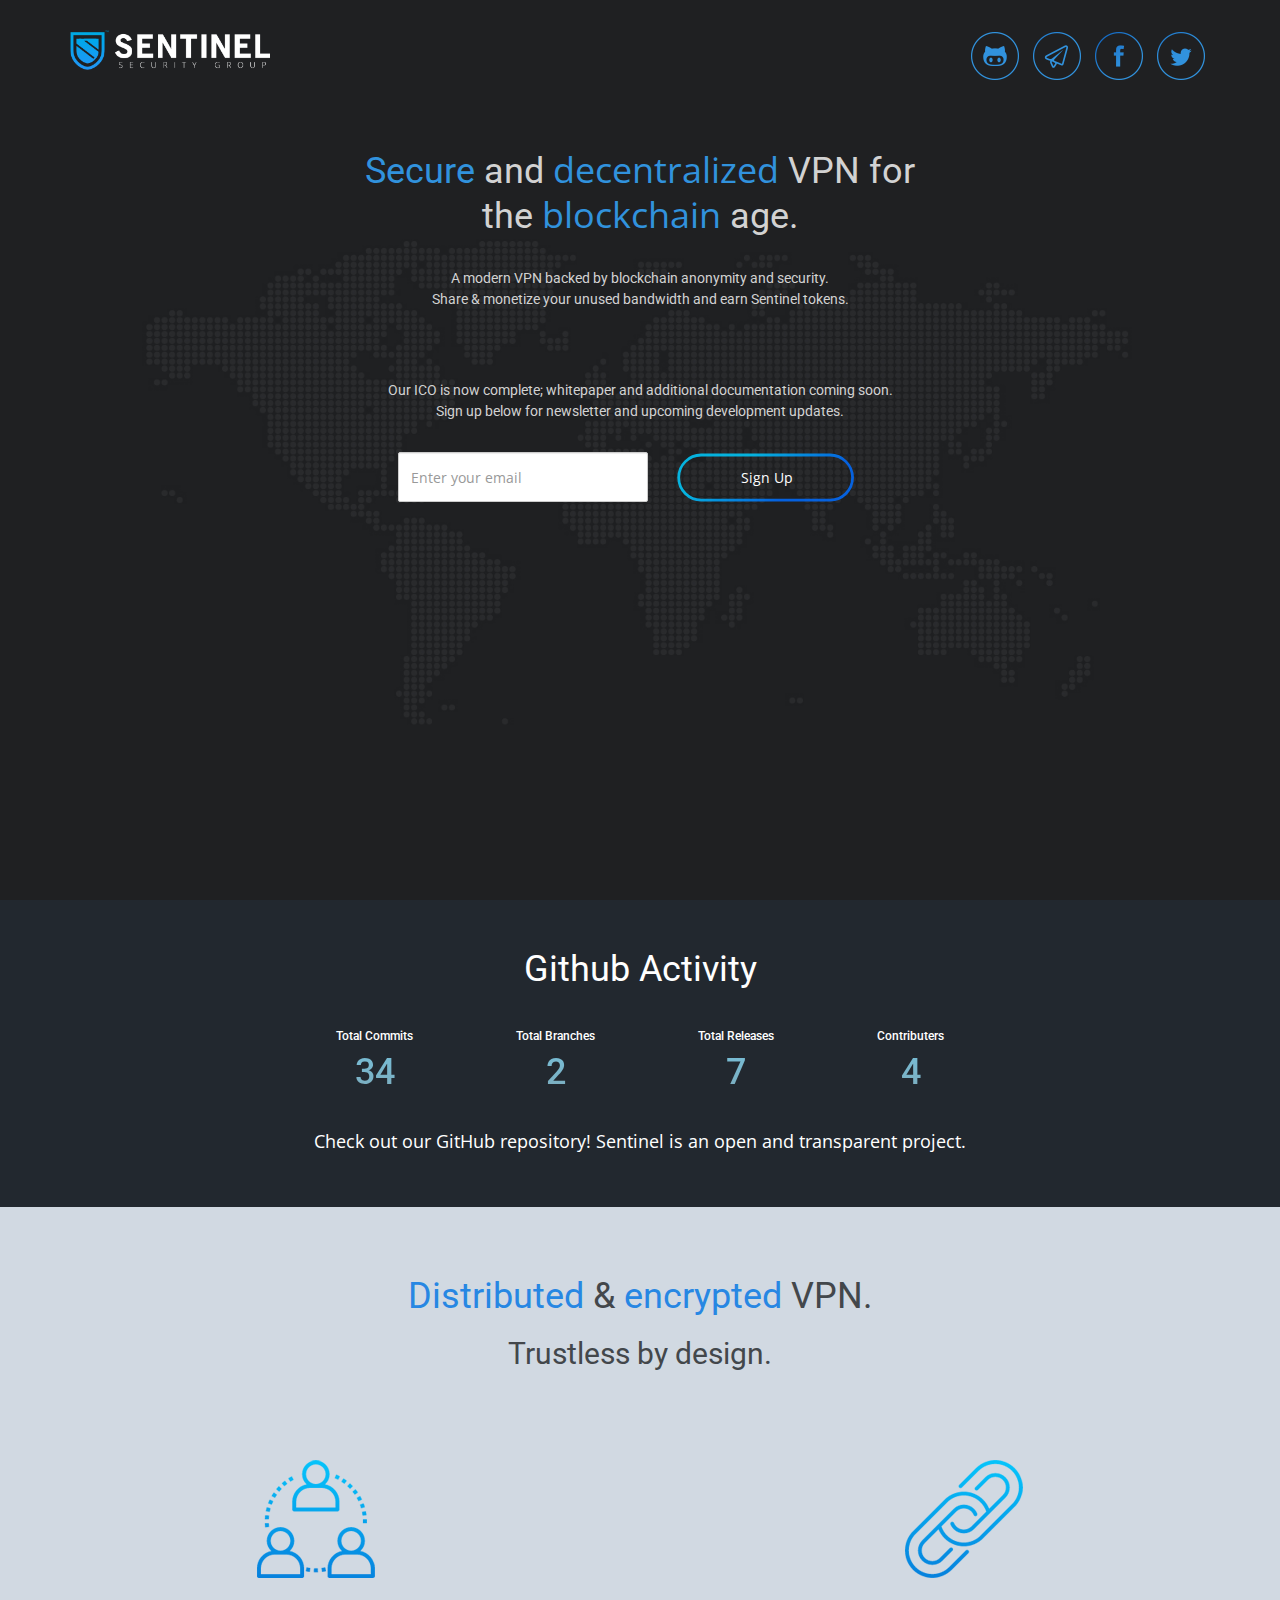
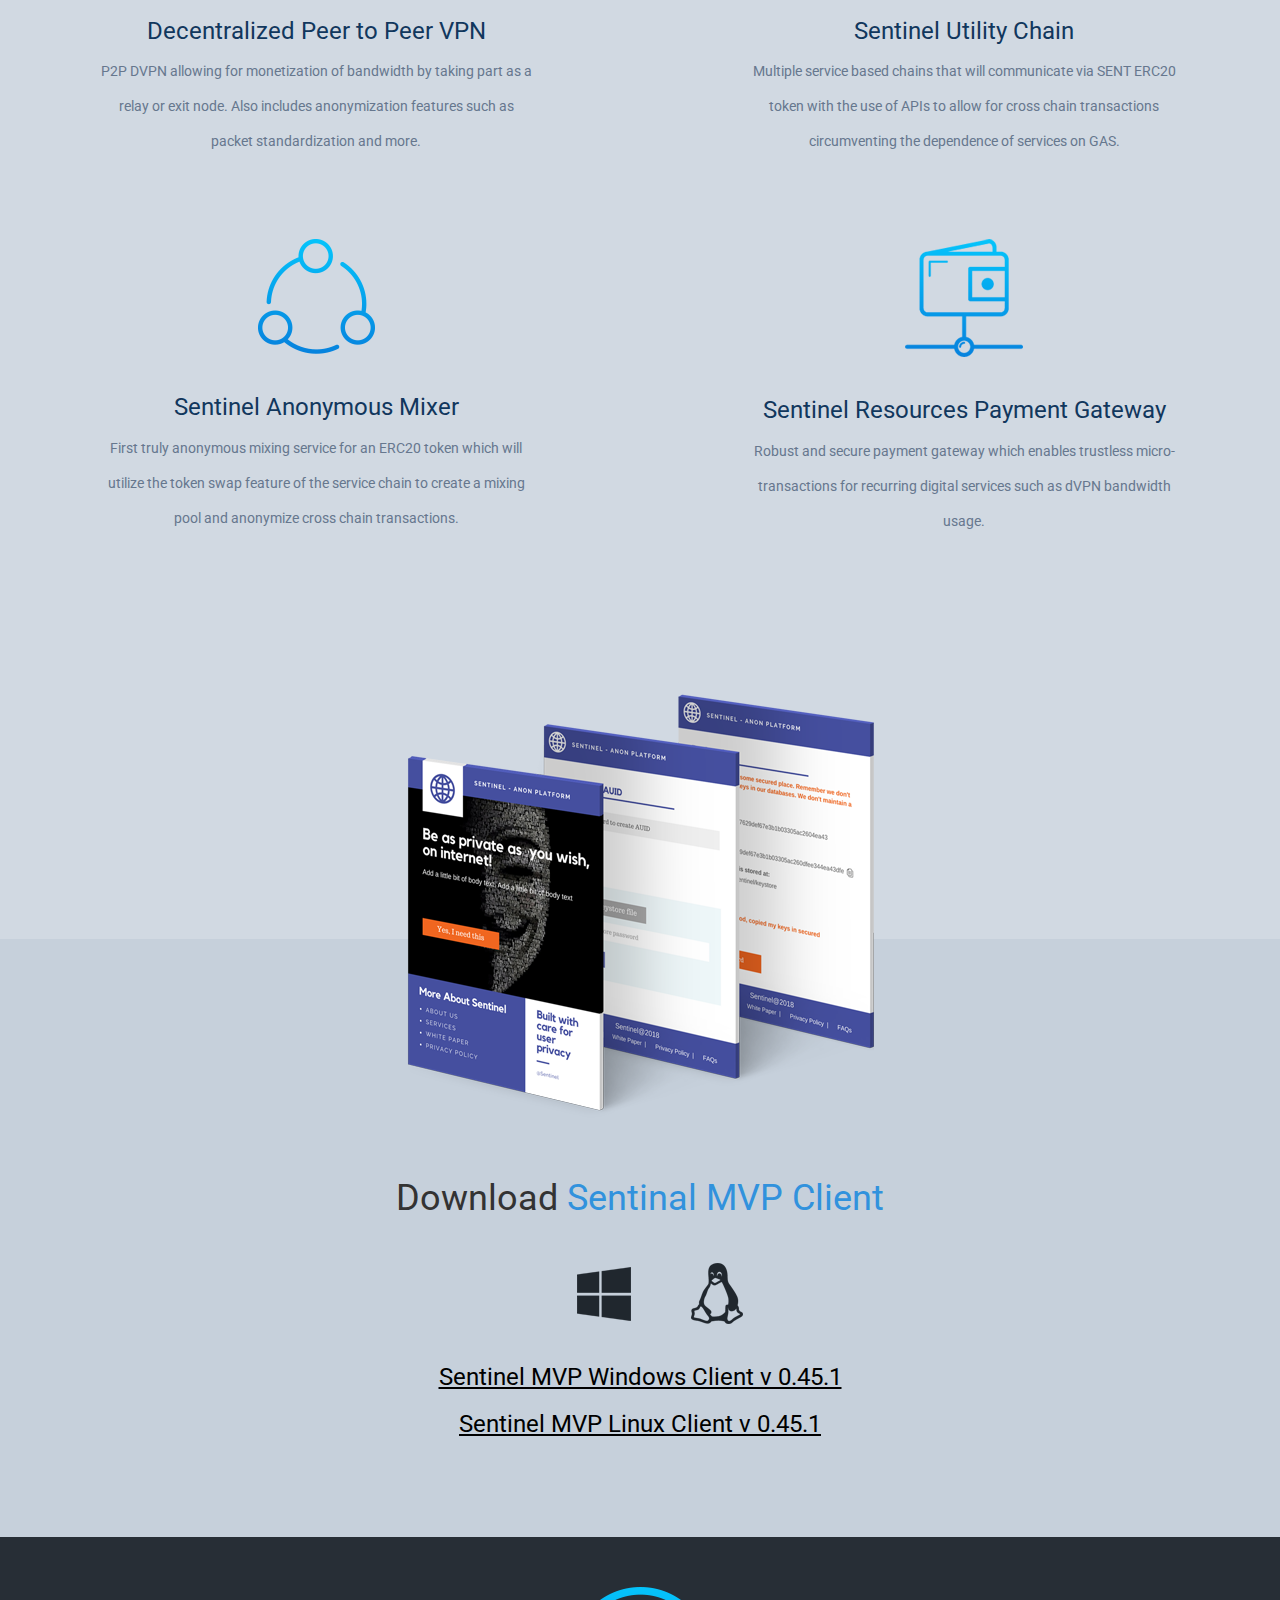
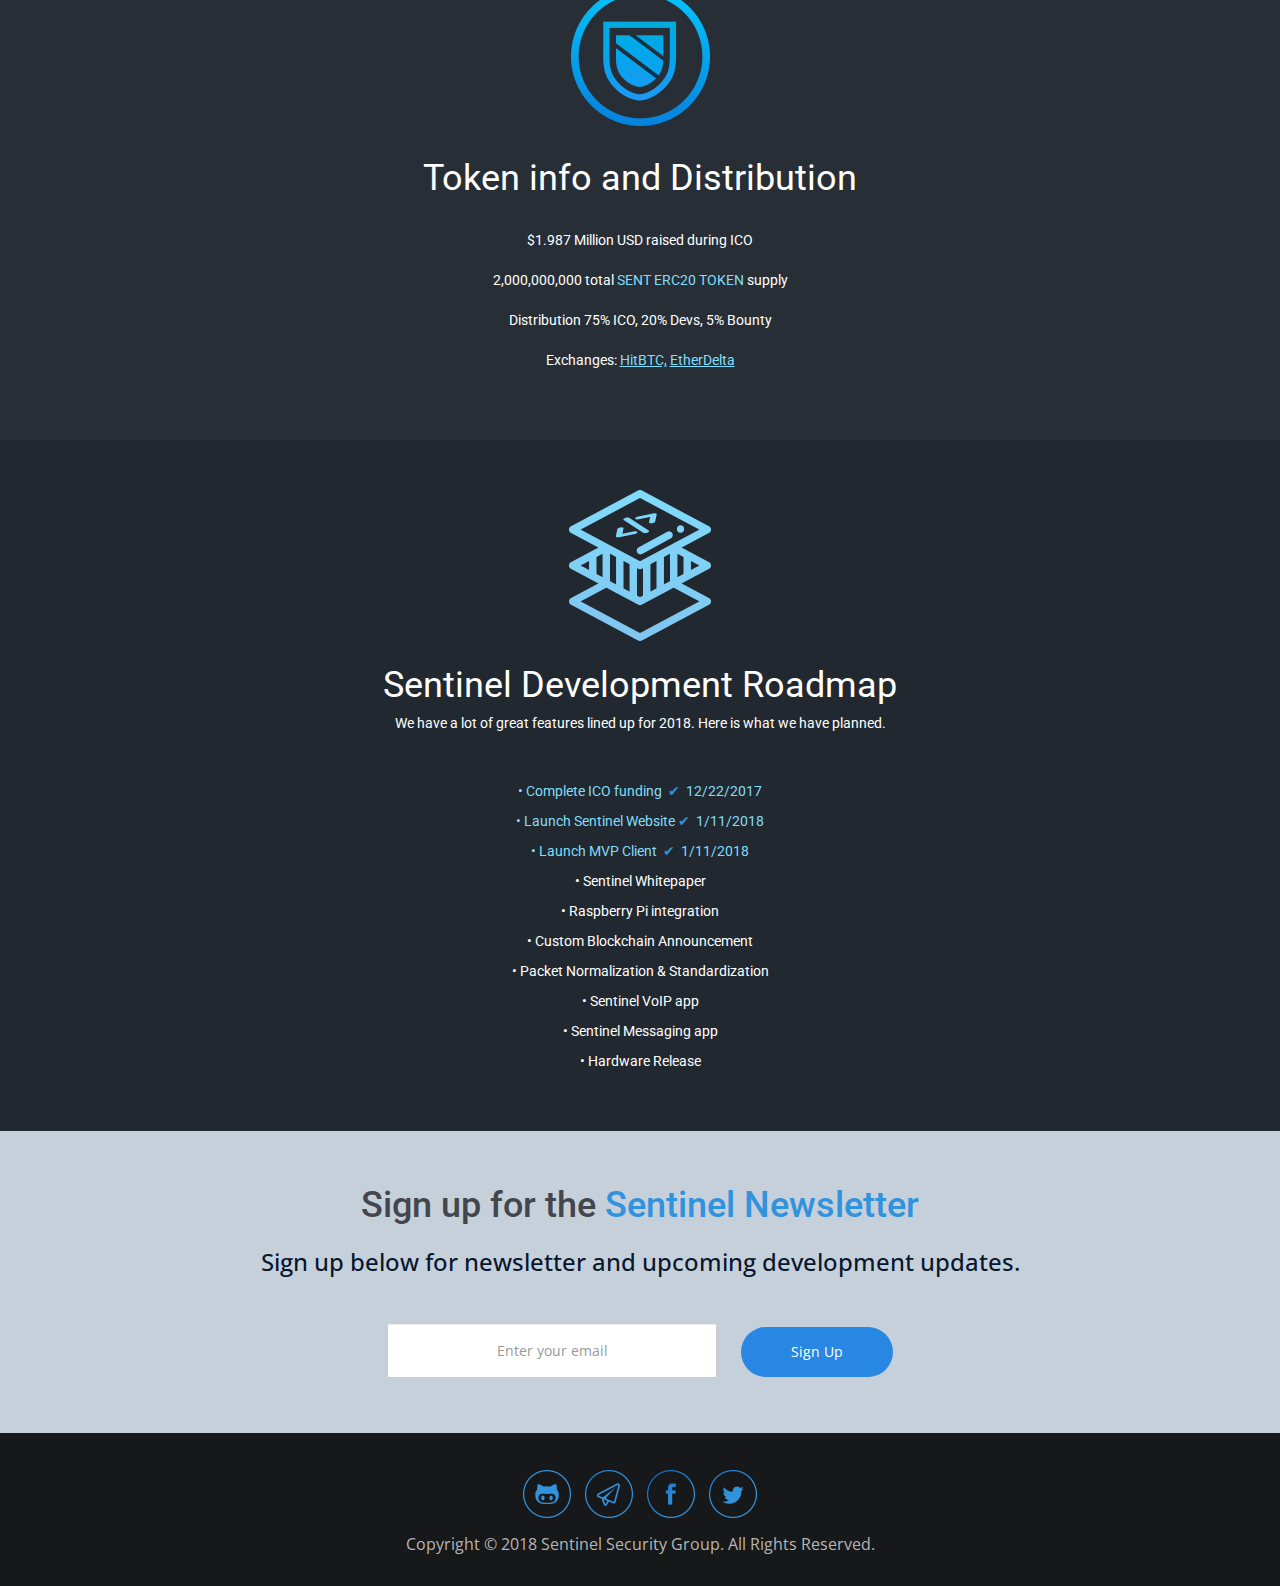
==== index.html @ 1c158d74 "eight commit" ====
<!DOCTYPE html>
<html lang="en">

<head>
    <meta charset="utf-8">
    <meta http-equiv="X-UA-Compatible" content="IE=edge">
    <meta content="width=device-width, initial-scale=1.0, maximum-scale=1.0, user-scalable=no" name="viewport">
    <meta name="description" content="">
    <meta name="author" content="">
    <meta property="og:title" content="">
    <meta property="og:type" content="website">
    <meta property="og:url" content="">
    <meta property="og:image" content="">
    <meta property="og:image:type" content="">
    <meta property="og:image:width" content="300">
    <meta property="og:image:height" content="300">
    <meta property="og:description" content="">
    <link rel="shortcut icon" href="images/favicon.ico" type="image/x-icon">
    <link rel="icon" href="" type="image/x-icon">
    <title></title>
    <!-- font-family -->
    <link href="https://fonts.googleapis.com/css?family=Open+Sans:300,300i,400,400i,600,600i,700,700i,800,800i|Roboto:100,100i,300,300i,400,400i,500,500i,700,700i,900,900i" rel="stylesheet">
    <!-- end font-family-->
    <!-- custom css -->
    <link rel="stylesheet" href="css/bootstrap.css">
    <link rel="stylesheet" href="css/style.css">
    <!-- end custom css-->
    <!-- Bootstrap core CSS -->
    <!-- Latest compiled and minified CSS -->
    <link rel="stylesheet" href="css/bootstrap.css">
    <!--[if lt IE 9]>
		<script type="text/javascript" src="html5shiv.js"></script>
		<![endif]-->
</head>

<body class="sentinel">
    <!--==========================
  Header
  ============================-->
    <header id="header">
        <div class="container">
            <div id="logo" class="">
                <a href="index.html"><img src="img/logo.png" class="img-responsive logo" alt="" title="" /></img></a>
            </div>
            <nav id="nav-menu-container">

                <ul class="nav-menu footer_list">
                    <a href="https://github.com/sentinel-official">
                        <li><img src="img/social_icon1.png" /></li>
                    </a>
                    <a href="#">
                        <li><img src="img/social_icon2.png" /></li>
                    </a>
                    <a href="https://www.facebook.com/SentinelGroup.io/">
                        <li><img src="img/social_icon3.png" /></li>
                    </a>
                    <a href="https://twitter.com/SentinelGroupio">
                        <li><img src="img/social_icon4.png" /></li>
                    </a>
                </ul>
            </nav>
            <!-- #nav-menu-container -->
        </div>
    </header>
    <!-- #header -->

    <section class="first_section">
        <div class="container text-center">
            <div class="first_section_div">
                <h1 class="main_head font_roboto">
                    <span class="blue_text font_roboto">Secure</span> and <span class="blue_text font_opensans">decentralized</span> VPN for the <span class="blue_text font_opensans">blockchain</span> age.
                </h1>
                <h5 class="font_roboto main_head_sub">A modern VPN backed by blockchain anonymity and security.<br> Share &amp; monetize your unused bandwidth and earn Sentinel tokens.</h5>
                <div class="signup_section">
                    <h5 class="font_roboto main_head_sub">Our ICO is now complete; whitepaper and additional documentation coming soon.<br>Sign up below for newsletter and upcoming development updates.</h5>
                    <h5 class="font_roboto main_head_sub"></h5>
                </div>
                <div class="form-group">

                    <input type="text" placeholder="Enter your email" class="form-control email_id font_opensans" id="email">
                    <div class="border-with-grad">
                        <svg viewBox="-25 3.5 250 50">
				<defs>
				  <linearGradient id="linear-gradient" x1="1180.279" y1="790" x2="1209.721" y2="839" gradientUnits="userSpaceOnUse">
      <stop offset="0" stop-color="#0cf"/>
      <stop offset="1" stop-color="#006cff"/>
    </linearGradient>
				</defs>
				<path id="Rounded_Rectangle_1" data-name="Rounded Rectangle 1" class="cls-1" d="M1125,790h140a24.5,24.5,0,1,1,0,49H1125A24.5,24.5,0,1,1,1125,790Z" transform="translate(-1096.5 -786.5)"/>
			  </svg>
                        <p class="font_opensans sign_up">Sign Up</p>
                    </div>
                </div>
            </div>
            <!--  <div class="arrow"></div> -->
        </div>
    </section>
    <section class="github_activity" id="next_section">
        <div class="phone_drawing">
            <ul class="tiles font_roboto">
                <h2 class="section_head">Github Activity</h2>
                <li>
                    <h6>Total Commits</h6>
                    <h1>34</h1>
                </li>
                <li>
                    <h6>Total Branches</h6>
                    <h1>2</h1>
                </li>
                <li>
                    <h6>Total Releases</h6>
                    <h1>7</h1>
                </li>
                <li>
                    <h6>Contributers</h6>
                    <h1>4</h1>
                </li>
            </ul>
            <h4 class="github_des font_opensans">Check out our GitHub repository! Sentinel is an open and transparent project.</h4>
        </div>
    </section>
    <section class="second_section">
        <div class="container">
            <div class="col-md-12">
                <h2 class="font_roboto second_head darkcolor text-center section_head"><span class="second_head_sub skyblue_color">Distributed</span> &amp; <span class="second_head_sub skyblue_color">encrypted</span> VPN.</h2>
                <h2 class="font_roboto second_head darkcolor text-center">Trustless by design.</h2>
                <div class="col-md-12 sub_sectionmain">
                    <div class="second_section_list">
                        <div class="second_section_list_sub text-center">
                            <div class="text-center">
                                <img src="img/icon_people.png" class="img-responsive img_block" />
                            </div>
                            <h3 class="font_roboto blue_color heading_vpn">Decentralized Peer to Peer VPN</h3>
                            <h5 class="sub_headp font_roboto">P2P DVPN allowing for monetization of bandwidth by taking part as a relay or exit node. Also includes anonymization features such as packet standardization and more.</h5>
                        </div>
                    </div>
                    <div class="second_section_list right_side">
                        <div class="second_section_list_sub text-center">
                            <div class="text-center">
                                <img src="img/icon_utilitychain.png" class="img-responsive img_block" />
                            </div>
                            <h3 class="font_roboto blue_color heading_vpn">Sentinel Utility Chain</h3>
                            <h5 class="sub_headp font_roboto">Multiple service based chains that will communicate via SENT ERC20 token with the use of APIs to allow for cross chain transactions circumventing the dependence of services on GAS.</h5>
                        </div>
                    </div>
                    <div class="clearfix"></div>
                    <div class="second_section_list right_side">
                        <div class="second_section_list_sub text-center">
                            <div class="text-center">
                                <img src="img/icon_paymentgateway.png" class="img-responsive img_block" />
                            </div>
                            <h3 class="font_roboto blue_color heading_vpn">Sentinel Resources Payment Gateway</h3>
                            <h5 class="sub_headp font_roboto">Robust and secure payment gateway which enables trustless micro-transactions for recurring digital services such as dVPN bandwidth usage.</h5>
                        </div>
                    </div>
                    <div class="second_section_list">
                        <div class="second_section_list_sub text-center">
                            <div class="text-center">
                                <img src="img/icon_anonymous.png" class="img-responsive img_block" />
                            </div>
                            <h3 class="font_roboto blue_color heading_vpn">Sentinel Anonymous Mixer</h3>
                            <h5 class="sub_headp font_roboto">First truly anonymous mixing service for an ERC20 token which will utilize the token swap feature of the service chain to create a mixing pool and anonymize cross chain transactions.</h5>
                        </div>
                    </div>
                </div>
            </div>
        </div>
        <img class="img-responsive sentinetal_img" src="img/download_sentinental.png" />
    </section>
    <section class="mvp_client background">
        <div class="container">
            <div class="col-md-12 col-sm-12 col-xs-12 nopadding">
                <div class="download_mvc_section">
                    <h2 class="font_roboto section_head">Download <span class="blue_text">Sentinal MVP Client</span></h2>
                </div>
                <div class="section_icons padding">
                    <div class="col-md-12 col-sm-12 col-xs-12">
                        <ul class="icons">
                            <li><img src="img/window.png" alt="psd" class="window"></li>
                            <li><img src="img/peng.png" alt="psd" class="peng"></li>
                        </ul>
                        <div class="dowload_clientsoftware font_roboto">
                            <a href="#">
                                <h3>Sentinel MVP Windows Client v 0.45.1</h3>
                            </a>
                            <a href="#">
                                <h3>Sentinel MVP Linux Client v 0.45.1</h3>
                            </a>
                        </div>
                    </div>
                </div>

            </div>
        </div>
    </section>
    <section class="fourth_section">
        <div class="container">
            <div class="col-md-12 token_infodistri">
                <div class="col-md-12">
                    <div class="text-center">
                        <img src="img/token_info2.png" class="img-responsive img_block footer_logo_sec fo_secmargin" />
                        <h1 class="fo_secmargin font_roboto">Token info and Distribution</h1>
                        <p class="font_roboto token_head">&#36;1.987 Million USD raised during ICO</p>
                        <p class="font_roboto token_head">2,000,000,000 total <span class="sky_blue_color">SENT ERC20 TOKEN</span> supply</p>
                        <p class="font_roboto token_head">Distribution 75% ICO, 20% Devs, 5% Bounty</p>
                        <p class="font_roboto token_head">Exchanges: <span class="sky_blue_color"><a href="#">HitBTC,</a> <a>EtherDelta</a></span></p>

                    </div>
                </div>
            </div>
        </div>
    </section>
    <section class="fifth_section">
        <div class="container development_roadmap">
            <div class="col-md-12 token_infodistri">
                <div class="col-md-12">
                    <div class="text-center">
                        <img src="img/roadmap.png" class="img-responsive img_block footer_logo_sec fo_secmargin" />
                        <div class="roadmap_sectionhead">
                            <h1 class="roadmap_head font_roboto">Sentinel Development Roadmap</h1>
                            <h5 class="font_roboto">We have a lot of great features lined up for 2018. Here is what we have planned.</h5>
                        </div>
                        <div class="sub_heading_main">

                            <p class="sky_blue_color">&#8226; Complete ICO funding <span class="blue_text">&nbsp;&#x2714;&nbsp;</span> 12/22/2017</p>
                            <p class="sky_blue_color">&#8226; Launch Sentinel Website<span class="blue_text">&nbsp;&#x2714;&nbsp;</span> 1/11/2018</p>
                            <p class="sky_blue_color">&#8226; Launch MVP Client <span class="blue_text">&nbsp;&#x2714;&nbsp;</span> 1/11/2018</p>
                            <p class="">&#8226; Sentinel Whitepaper</p>
                            <p class="">&#8226; Raspberry Pi integration</p>
                            <p class="">&#8226; Custom Blockchain Announcement</p>
                            <p class="">&#8226; Packet Normalization & Standardization</p>
                            <p class="">&#8226; Sentinel VoIP app</p>
                            <p class="">&#8226; Sentinel Messaging app</p>
                            <p class="">&#8226; Hardware Release</p>
                        </div>
                    </div>
                </div>

            </div>
        </div>
    </section>
    <section class="sentinel_news_letter">
        <div class="container nopadding">
            <div class="col-md-12 col-sm-12 col-xs-12">
                <div class="news_letter">
                    <h1>Sign up for the <span class="news">Sentinel Newsletter</h1>
			</div>
			<div class="news_text">
				<h3>Sign up below for newsletter and upcoming development updates.</h3>
			</div>
			<div class="form-group form">
			  <input type="text" placeholder="Enter your email" class="form-control email_id font_opensans email" id="email">
			  <button type="button" class="btn btn-primary  font_opensans news_submit">Sign Up</button>
			</div>
		</div>
	</div>
</section>
<section class="footer_section">
	<ul class="footer_list">
		  <a href="https://github.com/sentinel-official"><li><img src="img/social_icon1.png"/></li></a>
		  <a href="#"><li><img src="img/social_icon2.png"/></li></a>
		  <a href="https://www.facebook.com/SentinelGroup.io/"><li><img src="img/social_icon3.png"/></li></a>
		  <a href="https://twitter.com/SentinelGroupio"><li><img src="img/social_icon4.png"/></li></a>
		  <p class="font_opensans copyright">Copyright &#169; 2018 Sentinel Security Group. All Rights Reserved. </p>
	</ul>
	

</section>
 <script src="https://code.jquery.com/jquery-2.1.3.min.js"></script>
 <script src="js/bootstrap.js"></script>
 <script src="js/custom.js"></script>
</body>
</html>
---- css/style.css ----
/* Font family font-family: 'Open Sans', sans-serif;
 */
 .font_roboto {
     font-family: 'Roboto', sans-serif;
}
 .font_opensans {
     font-family: 'Open Sans', sans-serif;
}
 #header.header-fixed {
     background: #20272e;
     padding: 20px 0;
     height: 72px;
     transition: all 0.5s;
}
 .sentinel #logo {
     display: inline-block;
}
 .sentinel .token_head {
     margin-bottom: 20px;
}
 .sentinel .first_section {
     display: table;
     position: relative;
     background: url(../img/map.jpg) no-repeat center center;
     padding: 10% 0;
     color: #d2d2d2;
     width: 100%;
     height: 100vh;
     padding-bottom: 0px;
     -webkit-background-size: cover;
     -moz-background-size: cover;
     -o-background-size: cover;
     background-size: cover;
}
 .sentinel #header {
     padding: 30px 0;
     height: 100px;
     position: fixed;
     left: 0;
     top: 0;
     right: 0;
     transition: all 0.5s;
     z-index: 997;
}
 .sentinel .logo {
     width: 200px;
}
 .sentinel .first_section_div{
     width: 50%;
     margin: auto;
}
 .sentinel .main_head {
     font-weight: 400;
     line-height: 1.2;
}
 .sentinel .sky_blue_color a {
     text-decoration: underline;
     color:#80defb;
}
 .sentinel .first_sectiontitle {
     color: #2796e9;
     background: -webkit-linear-gradient(#2796e9, #88a3b7);
     -webkit-background-clip: text;
     -webkit-text-fill-color: transparent;
}
 .sentinel .btn_submit {
     border: 1px solid transparent;
     border-image: linear-gradient(to right, #2796e9 0%, #88a3b7 100%);
     border-image-slice: 1;
     background: transparent;
     padding: 10px 40px;
}
 .sentinel .border-with-grad {
     position: relative;
     height: 50px;
     width: 230px;
     color: white;
     font-size: 12px;
     display: inline-block;
     line-height: 50px;
     text-align: center;
}
 .sentinel .border-with-grad svg {
     position: absolute;
     top: 0px;
     left: 0px;
     height: 100%;
     width: 100%;
}
 .sentinel .cls-1 {
     fill: transparent;
     stroke-linejoin: round;
     stroke-opacity: 0.85;
     stroke-width: 3px;
     cursor: pointer;
     fill-rule: evenodd;
     stroke: url(#linear-gradient);
}
 .sentinel .main_head_sub {
     color: #d2d2d2;
     line-height: 1.5;
     margin-top: 30px;
     font-weight: 400;
}
 .sentinel .signup_section {
     margin-top: 70px;
}
 .sentinel .email_id {
     width: 250px;
     height: 50px;
     display: inline-block;
     border-radius: 2px;
}
 .sentinel .sign_up {
     font-size: 14px;
}
 .sentinel .darkcolor {
     color: #43474b;
     font-weight: 400;
}
 .sentinel .skyblue_color {
     color: #2787e3;
}
 .sentinel .second_section {
     background: #d1d9e2;
     padding: 50px 0;
     position: relative;
     padding-bottom: 400px;
}
 .sentinel .img_block {
     display: inline-block;
}
 .sentinel .second_section_list {
     width: 40%;
     margin: auto;
     float: left;
     display: inline-block;
}
 .second_section_list.right_side {
     float: right;
}
 .sentinel .second_section_list_sub {
     padding-top: 80px;
}
 .sentinel .blue_color {
     color: #11375d;
     font-weight: 400;
}
 .sentinel .sub_headp {
     color: #66778e;
     margin-bottom: 0;
     line-height: 2.5;
     font-weight: 400;
}
 .sentinel .fo_secmargin {
     margin-bottom: 25px;
     line-height: 1.5;
     color: #fff;
     font-weight: 400;
     margin-top: 0;
}
 .sentinel .section_head {
     font-size: 36px;
}
 .sentinel .footer .second_section_list_sub {
     padding: 70px;
}
 .sentinel .hit_bc {
     padding-top: 50px;
}
 .sentinel .token_infodistri {
     padding: 50px 0;
     color: #fff;
}
/* News letter css starts here */
/* Arrow css starts here */
 .arrow, .arrow:before {
     position: absolute;
     left: 50%;
}
 .arrow {
     cursor: pointer;
     width: 40px;
     height: 40px;
     bottom: 35px;
     margin: -20px 0 0 -20px;
     -webkit-transform: rotate(45deg);
     border-left: none;
     border-top: none;
     border-right: 2px #fff solid;
     border-bottom: 2px #fff solid;
}
 .arrow:before {
     content: "";
     width: 20px;
     height: 20px;
     top: 50%;
     margin: -10px 0 0 -10px;
     border-left: none;
     border-top: none;
     border-right: 1px #fff solid;
     border-bottom: 1px #fff solid;
     animation-duration: 2s;
     animation-iteration-count: infinite;
     animation-name: arrow;
}
 @keyframes arrow {
     0% {
         opacity: 1;
    }
     100% {
         opacity: 0;
         transform: translate(-10px, -10px);
    }
}
/* Arrow css Ends here */
 .sentinel .news_letter {
     font-size:48px;
     font-family:'Roboto', sans-serif;
     text-align:center;
     color: #43474b;
     margin-top:55px;
     margin-bottom:23px;
}
 .sentinel .sentinel_news_letter {
     background: #c6d0db;
}
 .sentinel .news {
     color:#3192dd;
}
 .sentinel .news_text {
     text-align:center;
     font-size:18px;
     font-family:Open Sans;
     margin-bottom:48px;
}
 .sentinel .news_text h3 {
     font-size: 18pt;
     color: #07172d;
}
 .sentinel .news_submit {
     padding: 15px 50px;
     background: #2787e3;
     border: 0;
     margin-left: 20px;
     border-radius: 30px;
}
 .sentinel .email {
     width:40%;
     display:inline-block;
}
 .sentinel .form {
     text-align:center;
     margin-bottom:55px;
}
 .form input[type="text"] {
     height:55px;
     width:330px;
     text-align: center;
}
 .form .btn_width {
     padding: 18px 40px;
     border-radius: 37px 
}
/* News letter css ends here */
/* Road map css start here */
 .sentinel .background_img {
     position:relative;
}
 .sentinel .footer_content {
     position:absolute;
     text-align:center;
}
 .sentinel .background_img img {
     width:100%;
}
 .sentinel .foot_logo img {
     width:10%;
     position:absolute;
     top:0px;
}
 .sentinel .roadmap {
     background:#d1d9e2;
     font-family:Open Sans;
}
 .sentinel .sant_roodmap {
     margin:158px 0px 150px 0px;
}
 .sentinel .sant_roodmap h1{
     text-align:center;
}
 .sentinel .devp {
     color:#3192dd;
}
 .sentinel .circle {
     text-align:center;
}
 .sentinel .circle_data {
     text-align:center;
     position:relative;
     left:80px;
     margin-bottom:50px;
     padding: 0px 20px 0px -24px;
}
 .sentinel .circle_data_info {
     padding-top:23px;
}
 .sentinel .circle_data_info {
     text-align:center;
     position:relative;
     left:80px;
}
 .sentinel .circle {
     margin-bottom:50px;
}
 .sentinel .circle_data h2 {
     font-size:24px;
     font-family: Roboto Regular;
}
 .sentinel .top_space {
     padding-top:22px;
}
 .sentinel .bottom_space {
     margin-bottom:235px;
}
/* Road map css ends here */
/* Mvp Client Css */
 .sentinel .background {
     background:#c6d0db;
}
 .sentinel .nopadding {
     padding:0px;
}
 .sentinel .download_mvc_section h2 {
     text-align: center;
     font-weight: 400;
     padding: 220px 0px 35px 0px;
}
 .sentinel .blue_text {
     color:#3192dd;
}
 .sentinel .section_icons {
     text-align:center;
}
 .sentinel .window {
     display:inline-block;
}
 .sentinel .peng {
     display:inline-block;
}
 .sentinel .section_icons ul li {
     padding:0px 28px 0px 28px;
     list-style:none;
     display:inline-block;
     text-align:center;
     margin:auto;
}
 .sentinel .icons {
     margin-bottom: 20px;
}
 .sentinel .dowload_clientsoftware a{
     color:#000;
     text-decoration: underline 
}
 .sentinel .dowload_clientsoftware h3{
     font-weight: 400;
}
 .sentinel .dowload_clientsoftware {
     margin: 40px 0 100px 0;
}
 .sentinel .windows_client h3 {
     text-align:center;
     color:#000000;
     text-decoration: underline;
     font-family:Open Sans;
     margin-bottom:42px;
     font-size:24px;
}
 .sentinel .linux_client h3 {
     text-align:center;
     color:#000000;
     text-decoration: underline;
     font-family:Open Sans;
     margin-bottom:104px;
     font-size:24px;
}
/* Mvp Client Css Ends*/
/* Github Activity section starts here */
 .sentinel ul.tiles {
     text-align: center;
     width: 85%;
     margin: 0 auto;
     list-style-type: none;
     padding: 0;
}
 .sentinel ul.tiles h2 {
     color: #fff;
     margin: 0;
     font-weight: 400;
}
 .sentinel ul.tiles li {
     display: inline-block;
     background: transparent;
     text-align: center;
     line-height: 50px;
     margin: 0px;
     padding: 30px 50px;
}
 .sentinel ul.tiles li h1{
     margin-top:0px;
     background: -webkit-linear-gradient(#77bdd6, #7cacbd);
     -webkit-background-clip: text;
     -webkit-text-fill-color: transparent;
     color: #77bdd6;
}
 .sentinel .github_activity {
     background: #22282f;
     color: #fff;
     text-align: center;
     padding: 50px 0 55px 0;
}
 .sentinel .github_des {
     font-weight:400;
     margin: 0;
}
/* Github Activity section Ends here */
/* Trust less design css starts here */
 .sentinel .heading_vpn {
     margin-top: 40px;
     font-weight: 400;
}
 .sentinel .sentinetal_img {
     position: absolute;
     right: 0;
     left: 0;
     margin: auto;
     bottom: -200px;
}
/* Trust less design css ends here */
/* Token Info and Distribution css starts here */
 .sentinel .fourth_section {
     background: #272e36;
}
/* Token Info and Distribution css Ends here */
/* Roadmap css starts here */
 .sentinel .fifth_section {
     background: #22282f;
}
 .sentinel .roadmap_head {
     margin-top: 0;
     font-weight: 400;
}
 .sentinel .roadmap_sectionhead h5{
     font-weight: 400;
}
/* Roadmap css ends here */
/* development roadmap starts here */
 .sentinel .sub_heading_main {
     margin-top: 50px;
     font-family:'Roboto', sans-serif;
}
 .sentinel .sky_blue_color {
     color: #80defb;
}
/* development roadmap ends here */
/* Footer section css starts here */
 .sentinel .footer_list{
     text-align: center;
     width: 85%;
     margin: 0 auto;
     list-style-type: none;
     padding: 0;
}
 .sentinel .footer_list li{
     display: inline-block;
     text-align: center;
     line-height: 50px;
     margin: 5px;
     cursor: pointer;
     padding: 0px;
}
 .sentinel .footer_section {
     background: #171819;
     padding: 30px 0;
}
 .sentinel .copyright {
     color: #b6b6b6;
     margin-top: 10px;
     margin-bottom: 0;
     font-size: 12pt;
}
 .sentinel .nav-menu.footer_list{
     text-align: center;
     float: right;
     width: auto;
     margin-top: -50px;
     list-style-type: none;
     padding: 0;
}
/* Footer section css ends here */
 @media screen and (min-width:1400px) {
     .sentinel .first_section_div {
         width: 100%;
         margin: auto;
    }
     .sentinel .main_head {
         font-weight: 400;
         line-height: 1.2;
         font-size: 3vw;
    }
     .sentinel .main_head_sub {
         font-size: 1vw;
    }
}
 @media screen and (min-width:769px) and (max-width:1200px) {
     .sentinel .first_section_div {
         width: 60%;
         margin: auto;
    }
     .sentinel .main_head {
         font-weight: 400;
         line-height: 1.2;
         font-size: 3vw;
    }
     .sentinel .main_head_sub {
         font-size: 1.2vw;
    }
     .sentinel .first_section_div {
         position: relative;
    }
     .sentinel .first_section_div {
         width: 70%;
    }
     .sentinel .first_section {
         padding: 130px 0;
         padding-bottom: 40px;
    }
     .sentinel .arrow {
         display: none;
    }
     .sentinel .first_section_div {
         width: 90%;
         margin: auto;
         position: relative;
    }
     .sentinel .main_head_sub {
         font-size: 16px;
    }
}
 @media screen and (max-width:768px) {
     .sentinel .nav-menu.footer_list {
         float: none;
         margin-top: 15px;
    }
     .sentinel #logo {
         display: block;
    }
     .sentinel .arrow {
         display: none;
    }
     .sentinel .first_section_div {
         width: 90%;
         margin: auto;
         position: relative;
         padding: 100px 0;
         padding-bottom: 25px;
    }
     .sentinel .signup_section {
         margin-top: 25px;
    }
     .sentinel .border-with-grad {
         margin-top: 25px;
    }
     .sentinel #header {
         height: 150px;
    }
     .sentinel .logo {
         width: 125px;
         margin: auto;
    }
     .sentinel .github_activity {
         padding: 25px 0 55px 0;
    }
     .sentinel ul.tiles h2 {
         font-size: 20px;
         margin-bottom: 10px;
    }
     .sentinel .main_head {
         font-size: 16px;
    }
     .sentinel ul.tiles li {
         padding: 10px 20px;
    }
     .sentinel .github_des {
         width: 80%;
         margin: auto;
         font-size: 16px;
         line-height: 1.5;
    }
     .sentinel .github_activity {
         padding: 25px 0 30px 0;
    }
     .sentinel .darkcolor {
         font-size: 20px;
         line-height: 1.5;
         margin: 0;
    }
     .sentinel .second_section {
         background: #d1d9e2;
         padding: 25px 0;
         position: relative;
         padding-bottom: 400px;
    }
     .sentinel .second_section_list_sub {
         padding-left: 0;
         padding-right: 0;
         padding-top: 25px 
    }
     .sentinel .second_section_list {
         width: 100%;
    }
     .sentinel .heading_vpn {
         margin-top: 25px;
         font-size: 16px;
    }
     .sentinel .sub_headp {
         line-height: 2;
         font-size: 14px;
    }
     .sentinel .sentinetal_img {
         position: absolute;
         right: 0;
         left: 0;
         margin: auto;
         bottom: -80px;
         width: 200px;
    }
     .sentinel .second_section {
         background: #d1d9e2;
         padding: 25px 0;
         padding-bottom: 25px;
         position: relative;
         padding-bottom: 140px;
    }
     .sentinel .download_mvc_section h2 {
         text-align: center;
         font-weight: 400;
         padding: 100px 0px 35px 0px;
         font-size: 20px;
    }
     .sentinel .icons {
         margin-bottom: 20px;
         margin-left: 0;
         padding-left: 0;
    }
     .sentinel .dowload_clientsoftware h3 {
         font-weight: 400;
         font-size: 20px;
    }
     .sentinel .fo_secmargin {
         font-size: 20px;
    }
     .sentinel .roadmap_head {
         margin-top: 0;
         font-weight: 400;
         font-size: 20px;
    }
     .sentinel .news_letter h1 {
         font-size: 20px;
    }
     .sentinel .news_text h3 {
         font-size: 16px;
    }
     .form input[type="text"] {
         height: 55px;
         width: 280px;
         text-align: center;
         display: block;
         margin: auto;
    }
     .sentinel .news_submit {
         margin-top: 25px;
         margin-left: 0;
    }
}
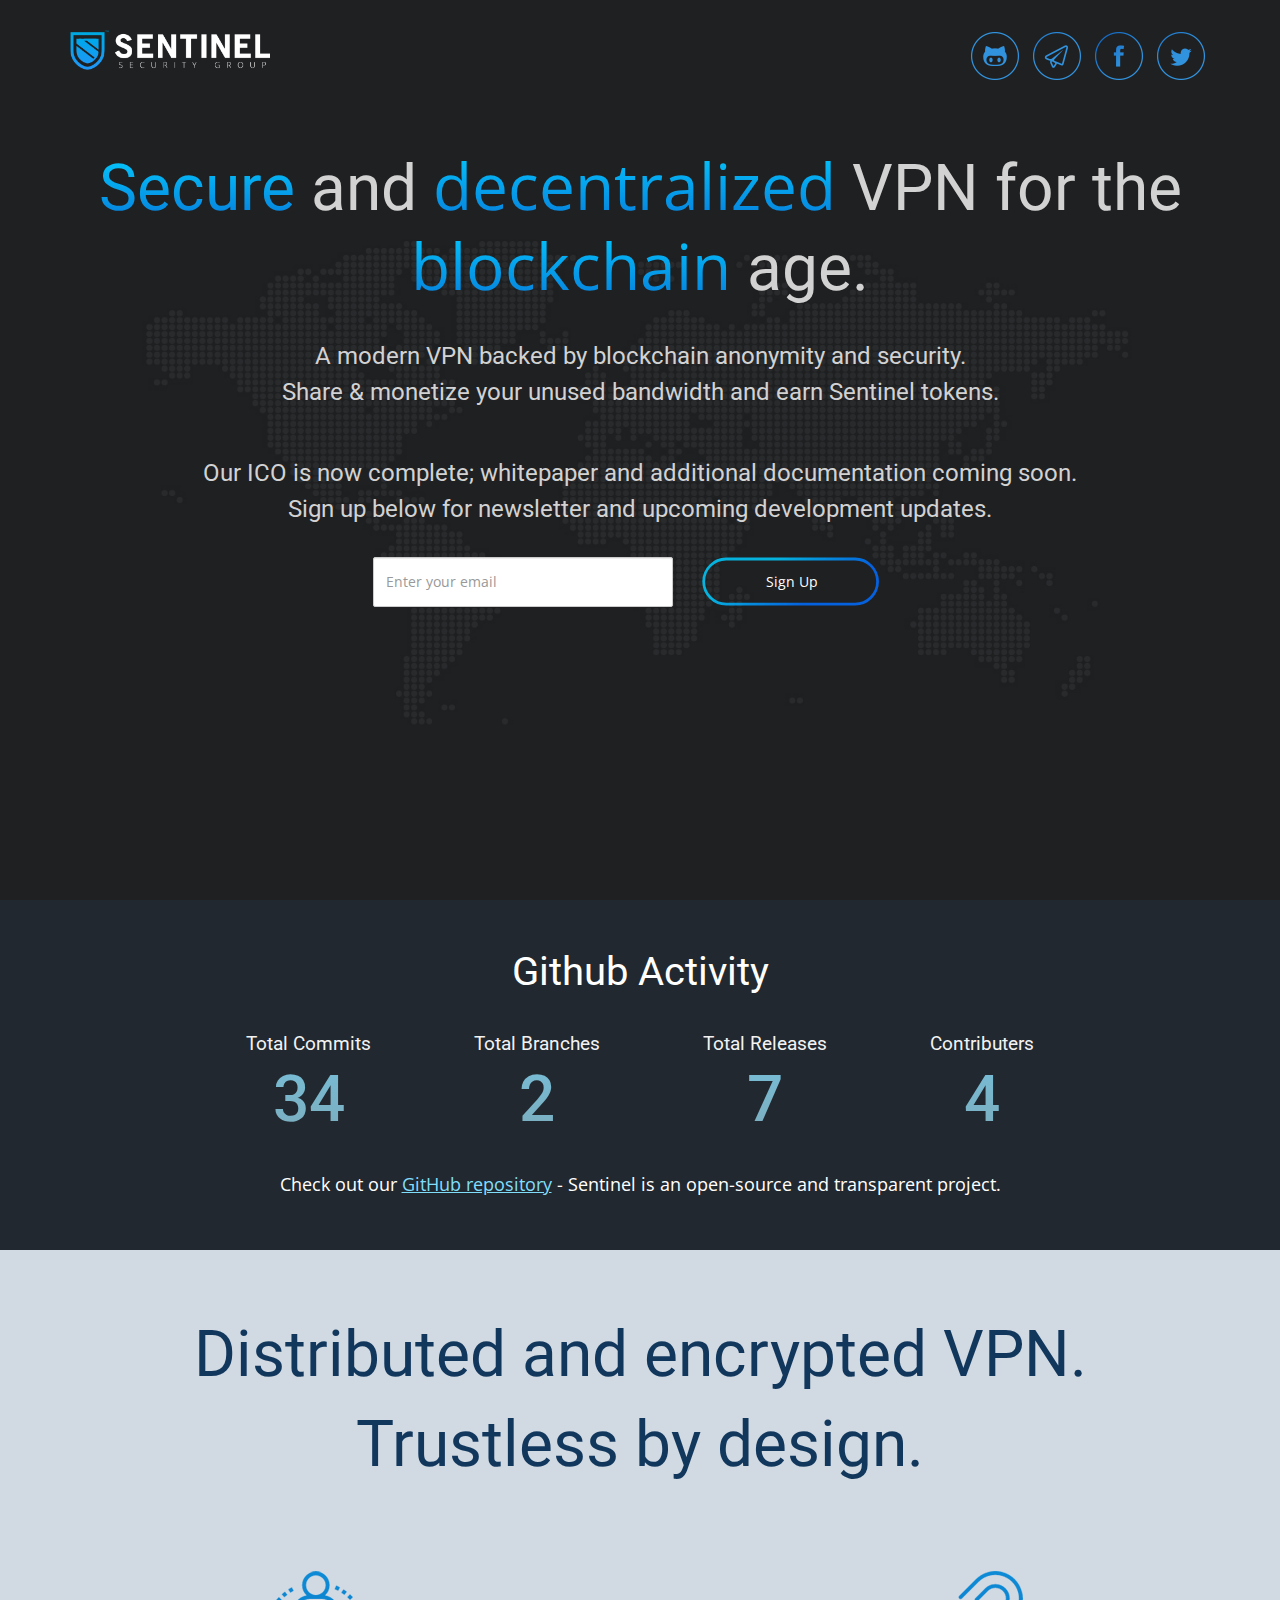
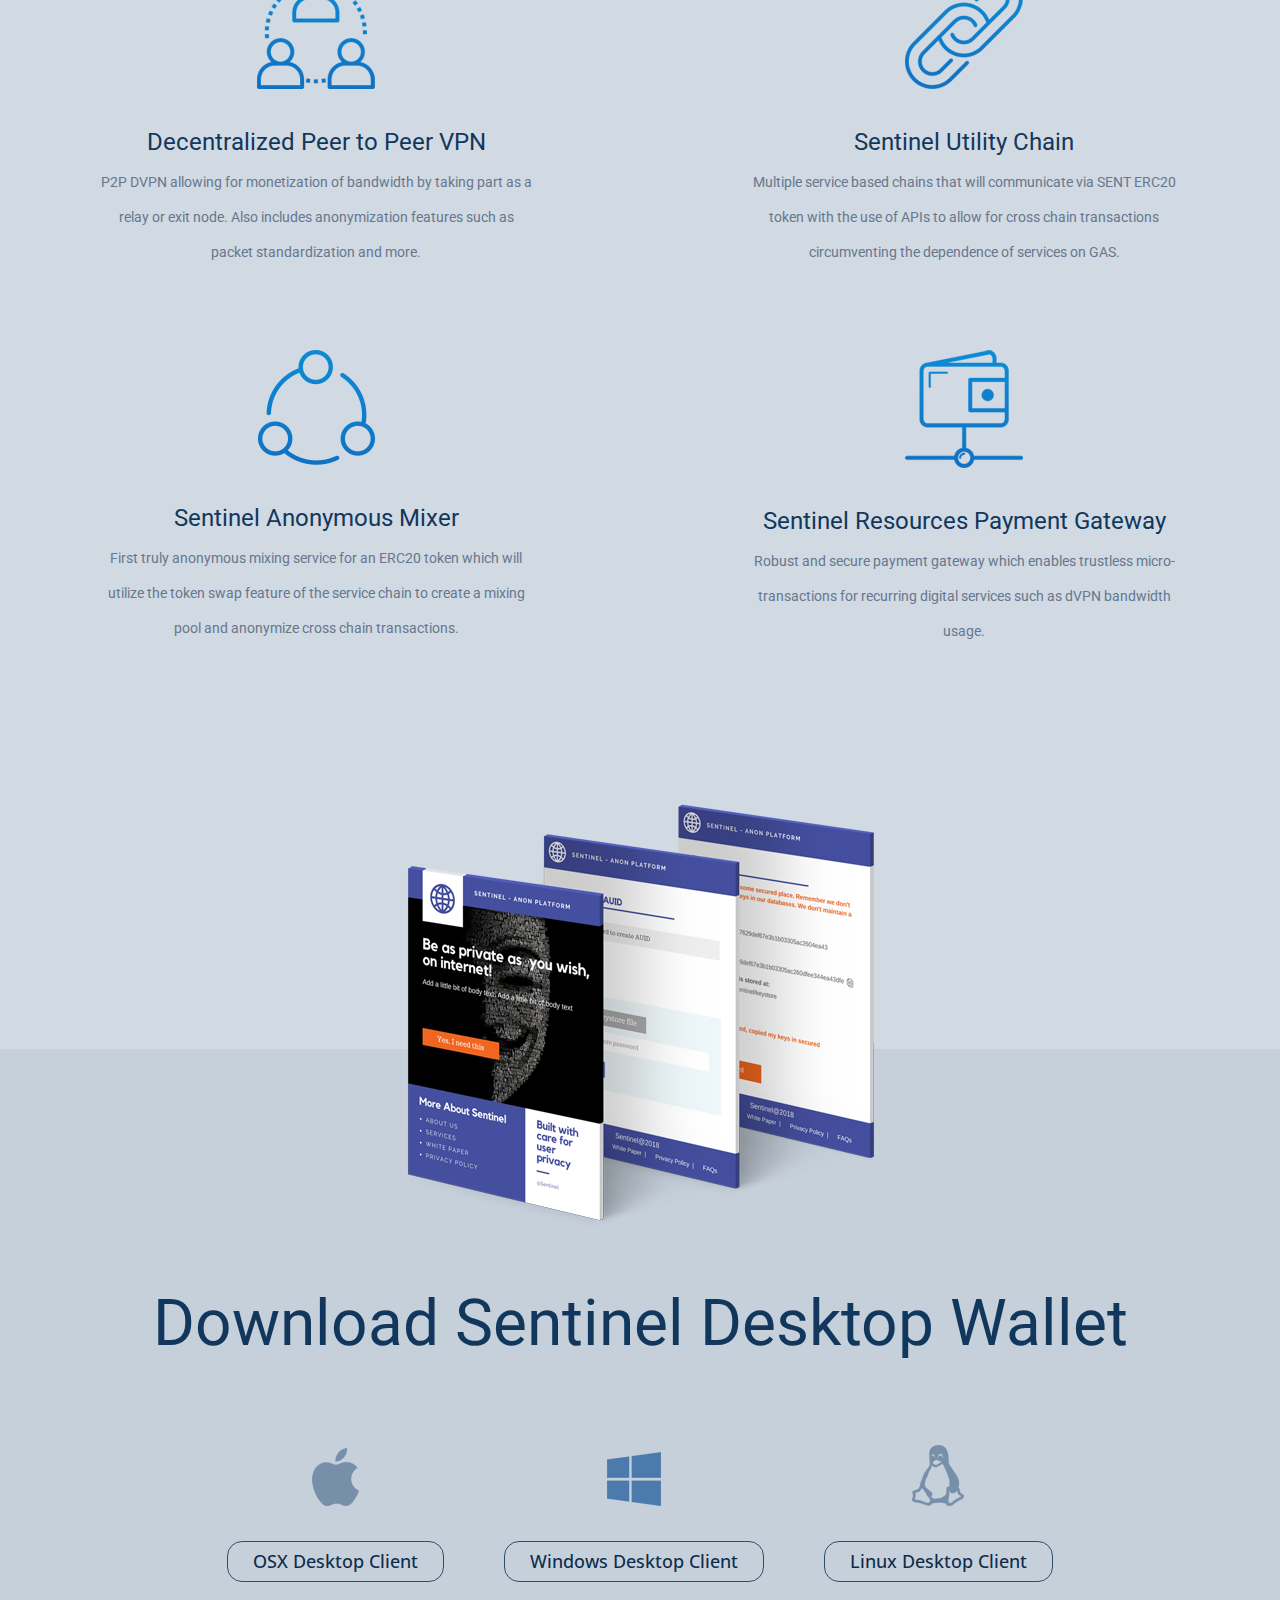
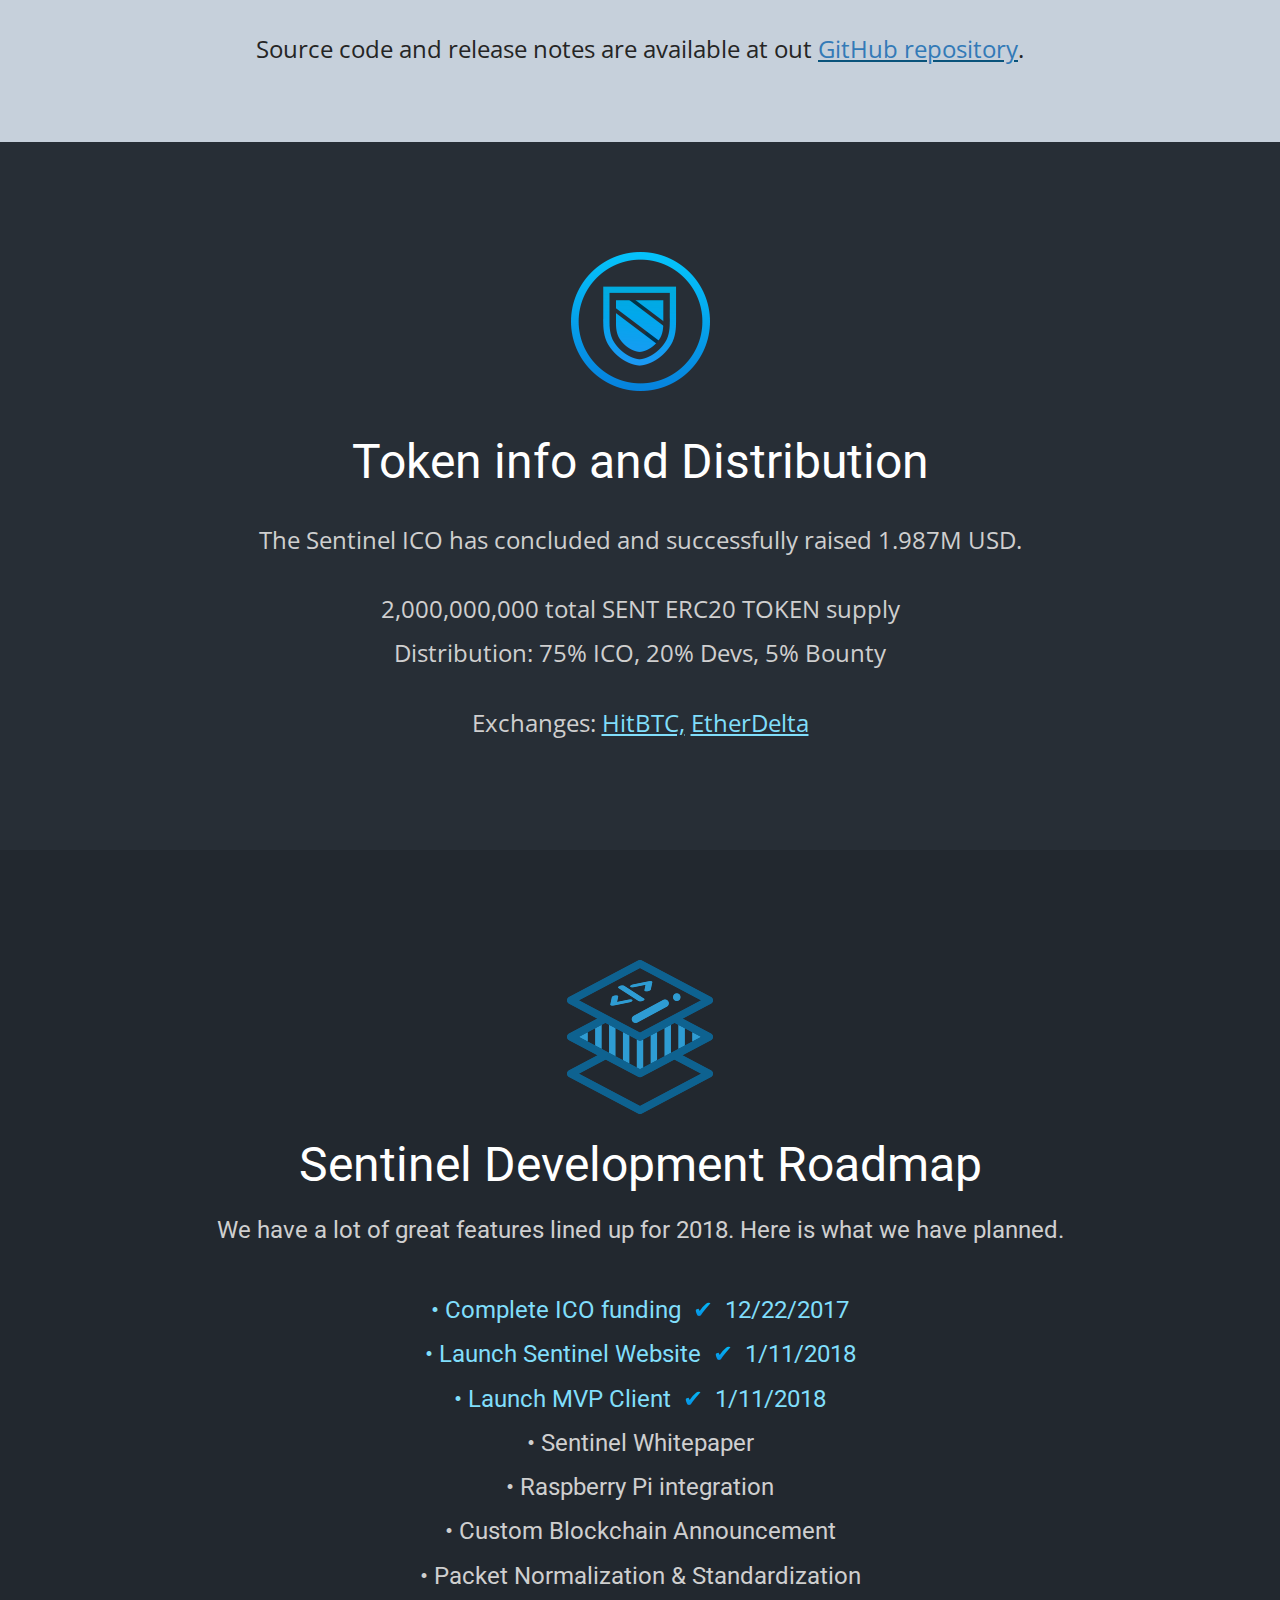
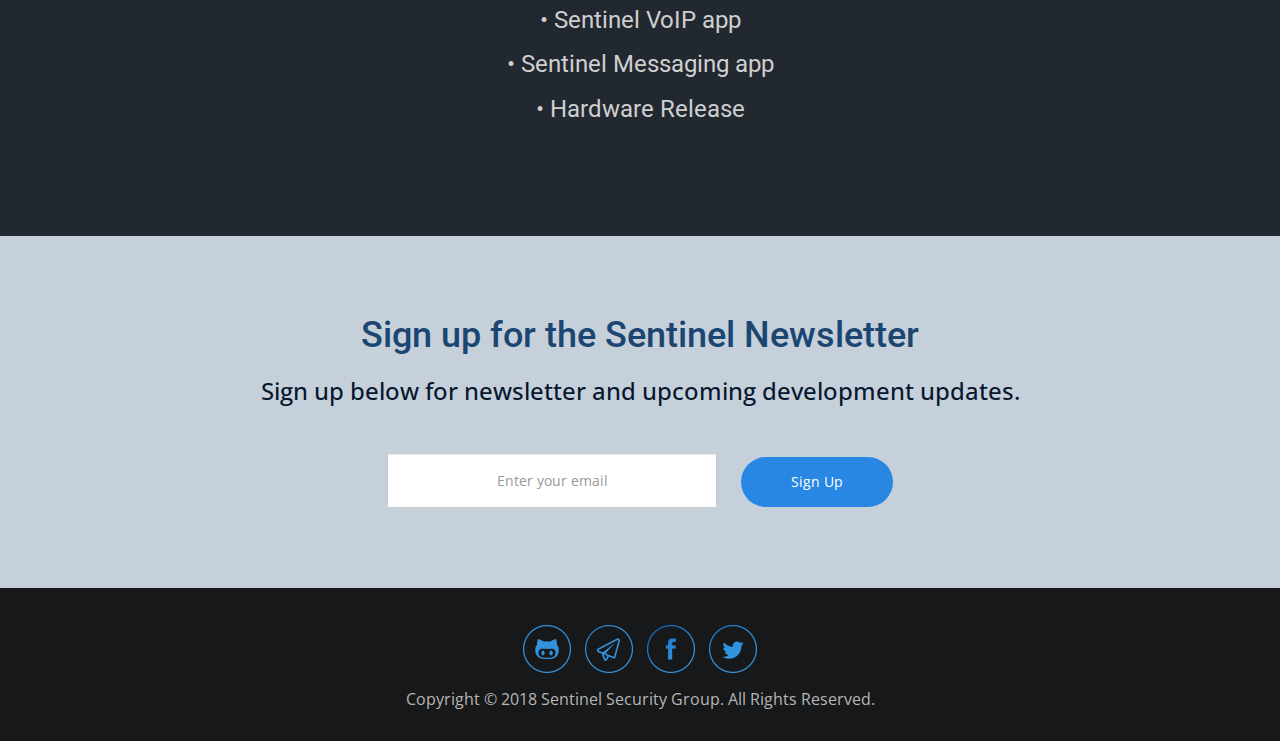
==== commit 4823eb97: "ninth commit" ====
--- a/index.html
+++ b/index.html
@@ -100,30 +100,31 @@
             <ul class="tiles font_roboto">
                 <h2 class="section_head">Github Activity</h2>
                 <li>
-                    <h6>Total Commits</h6>
-                    <h1>34</h1>
-                </li>
-                <li>
-                    <h6>Total Branches</h6>
-                    <h1>2</h1>
-                </li>
-                <li>
-                    <h6>Total Releases</h6>
-                    <h1>7</h1>
-                </li>
-                <li>
-                    <h6>Contributers</h6>
-                    <h1>4</h1>
+                    <h6 class="activity_list">Total Commits</h6>
+                    <h1 class="activity_count">34</h1>
+                </li>
+                <li>
+                    <h6 class="activity_list">Total Branches</h6>
+                    <h1 class="activity_count">2</h1>
+                </li>
+                <li>
+                    <h6 class="activity_list">Total Releases</h6>
+                    <h1 class="activity_count">7</h1>
+                </li>
+                <li>
+                    <h6 class="activity_list">Contributers</h6>
+                    <h1 class="activity_count">4</h1>
                 </li>
             </ul>
-            <h4 class="github_des font_opensans">Check out our GitHub repository! Sentinel is an open and transparent project.</h4>
-        </div>
+            <h4 class="github_des font_opensans">Check out our <span class="sky_blue_color"><a href="#">GitHub repository</a></span> - Sentinel is an open-source and transparent project.</h4>
+        </div>
+		
     </section>
     <section class="second_section">
         <div class="container">
             <div class="col-md-12">
-                <h2 class="font_roboto second_head darkcolor text-center section_head"><span class="second_head_sub skyblue_color">Distributed</span> &amp; <span class="second_head_sub skyblue_color">encrypted</span> VPN.</h2>
-                <h2 class="font_roboto second_head darkcolor text-center">Trustless by design.</h2>
+                <h2 class="font_roboto second_head blue_color_head text-center">Distributed and encrypted VPN.</h2>
+                <h2 class="font_roboto second_head blue_color_head text-center">Trustless by design.</h2>
                 <div class="col-md-12 sub_sectionmain">
                     <div class="second_section_list">
                         <div class="second_section_list_sub text-center">
@@ -171,22 +172,33 @@
         <div class="container">
             <div class="col-md-12 col-sm-12 col-xs-12 nopadding">
                 <div class="download_mvc_section">
-                    <h2 class="font_roboto section_head">Download <span class="blue_text">Sentinal MVP Client</span></h2>
+					 <h2 class="font_roboto second_head blue_color_head text-center">Download Sentinel Desktop Wallet</h2>
                 </div>
                 <div class="section_icons padding">
                     <div class="col-md-12 col-sm-12 col-xs-12">
-                        <ul class="icons">
-                            <li><img src="img/window.png" alt="psd" class="window"></li>
-                            <li><img src="img/peng.png" alt="psd" class="peng"></li>
-                        </ul>
-                        <div class="dowload_clientsoftware font_roboto">
-                            <a href="#">
-                                <h3>Sentinel MVP Windows Client v 0.45.1</h3>
-                            </a>
-                            <a href="#">
-                                <h3>Sentinel MVP Linux Client v 0.45.1</h3>
-                            </a>
-                        </div>
+                        <ul class="wallet_list">
+						  <a href="">
+								<li>
+									<img src="img/wallet2.png"/>
+									<h4 class="wallet_des font_opensans">OSX Desktop Client</h4>
+								</li>
+							</a>
+							 <a href="">
+								<li>
+									<img src="img/wallet3.png"/>
+									<h4 class="wallet_des font_opensans">Windows Desktop Client</h4>
+								</li>
+							</a>
+							 <a href="">
+								<li>
+									<img src="img/wallet1.png"/>
+									<h4 class="wallet_des font_opensans">Linux Desktop Client</h4>
+								</li>
+							</a>
+						  <p class="font_opensans git_hubsource">Source code and release notes are available at out <span class="link_github"><a href="#"> GitHub repository</a></span>.</p>
+						   
+						 
+					</ul>
                     </div>
                 </div>
 
@@ -200,10 +212,12 @@
                     <div class="text-center">
                         <img src="img/token_info2.png" class="img-responsive img_block footer_logo_sec fo_secmargin" />
                         <h1 class="fo_secmargin font_roboto">Token info and Distribution</h1>
-                        <p class="font_roboto token_head">&#36;1.987 Million USD raised during ICO</p>
-                        <p class="font_roboto token_head">2,000,000,000 total <span class="sky_blue_color">SENT ERC20 TOKEN</span> supply</p>
-                        <p class="font_roboto token_head">Distribution 75% ICO, 20% Devs, 5% Bounty</p>
-                        <p class="font_roboto token_head">Exchanges: <span class="sky_blue_color"><a href="#">HitBTC,</a> <a>EtherDelta</a></span></p>
+						 <p class="subint li_headit font_opensans">The Sentinel ICO has concluded and successfully raised 1.987M USD.</p>
+						 <div class="aside_section">
+							  <p class="subint li_headit font_opensans">2,000,000,000 total SENT ERC20 TOKEN supply</p>
+							  <p class="subint li_headit font_opensans">Distribution: 75% ICO, 20% Devs, 5% Bounty</p>
+						  </div>
+                        <p class="subint li_headit font_opensans">Exchanges: <span class="sky_blue_color"><a href="#">HitBTC,</a> <a href="#">EtherDelta</a></span></p>
 
                     </div>
                 </div>
@@ -222,16 +236,16 @@
                         </div>
                         <div class="sub_heading_main">
 
-                            <p class="sky_blue_color">&#8226; Complete ICO funding <span class="blue_text">&nbsp;&#x2714;&nbsp;</span> 12/22/2017</p>
-                            <p class="sky_blue_color">&#8226; Launch Sentinel Website<span class="blue_text">&nbsp;&#x2714;&nbsp;</span> 1/11/2018</p>
-                            <p class="sky_blue_color">&#8226; Launch MVP Client <span class="blue_text">&nbsp;&#x2714;&nbsp;</span> 1/11/2018</p>
-                            <p class="">&#8226; Sentinel Whitepaper</p>
-                            <p class="">&#8226; Raspberry Pi integration</p>
-                            <p class="">&#8226; Custom Blockchain Announcement</p>
-                            <p class="">&#8226; Packet Normalization & Standardization</p>
-                            <p class="">&#8226; Sentinel VoIP app</p>
-                            <p class="">&#8226; Sentinel Messaging app</p>
-                            <p class="">&#8226; Hardware Release</p>
+                            <p class="sky_blue_color list_subhead">&#8226; Complete ICO funding <span class="blue_text">&nbsp;&#x2714;&nbsp;</span> 12/22/2017</p>
+                            <p class="sky_blue_color list_subhead">&#8226; Launch Sentinel Website <span class="blue_text">&nbsp;&#x2714;&nbsp;</span> 1/11/2018</p>
+                            <p class="sky_blue_color list_subhead">&#8226; Launch MVP Client <span class="blue_text">&nbsp;&#x2714;&nbsp;</span> 1/11/2018</p>
+                            <p class="list_subhead li_headit">&#8226; Sentinel Whitepaper</p>
+                            <p class="list_subhead li_headit">&#8226; Raspberry Pi integration</p>
+                            <p class="list_subhead li_headit">&#8226; Custom Blockchain Announcement</p>
+                            <p class="list_subhead li_headit">&#8226; Packet Normalization & Standardization</p>
+                            <p class="list_subhead li_headit">&#8226; Sentinel VoIP app</p>
+                            <p class="list_subhead li_headit">&#8226; Sentinel Messaging app</p>
+                            <p class="list_subhead li_headit">&#8226; Hardware Release</p>
                         </div>
                     </div>
                 </div>
@@ -243,7 +257,7 @@
         <div class="container nopadding">
             <div class="col-md-12 col-sm-12 col-xs-12">
                 <div class="news_letter">
-                    <h1>Sign up for the <span class="news">Sentinel Newsletter</h1>
+                    <h1>Sign up for the Sentinel Newsletter</h1>
 			</div>
 			<div class="news_text">
 				<h3>Sign up below for newsletter and upcoming development updates.</h3>
--- a/css/style.css
+++ b/css/style.css
@@ -46,16 +46,20 @@
      width: 200px;
 }
  .sentinel .first_section_div{
-     width: 50%;
      margin: auto;
 }
  .sentinel .main_head {
      font-weight: 400;
      line-height: 1.2;
+	 font-size: 48pt;
 }
  .sentinel .sky_blue_color a {
      text-decoration: underline;
      color:#80defb;
+}
+.sentinel .sky_blue_color a:hover {
+     text-decoration: underline;
+     color:#00a2ff;
 }
  .sentinel .first_sectiontitle {
      color: #2796e9;
@@ -87,32 +91,61 @@
      height: 100%;
      width: 100%;
 }
+.sentinel .activity_list {
+	font-size: 14pt;
+	color: #f3f3f3;
+	font-weight: 400;
+}
+.sentinel .activity_count {
+	font-size: 48pt;
+}
  .sentinel .cls-1 {
      fill: transparent;
-     stroke-linejoin: round;
-     stroke-opacity: 0.85;
-     stroke-width: 3px;
-     cursor: pointer;
-     fill-rule: evenodd;
+    stroke-linejoin: round;
+    stroke-opacity: 0.85;
+    stroke-width: 3px;
+    transition: all 0.5s ease-in-out;
+    cursor: pointer;
+    fill-rule: evenodd;
      stroke: url(#linear-gradient);
 }
+.sentinel .cls-1:hover {
+     fill: #1c2836;
+}
+
  .sentinel .main_head_sub {
      color: #d2d2d2;
      line-height: 1.5;
      margin-top: 30px;
+	 font-size: 18pt;
      font-weight: 400;
 }
  .sentinel .signup_section {
-     margin-top: 70px;
+         margin-top: 45px;
 }
  .sentinel .email_id {
-     width: 250px;
+     width: 300px;
      height: 50px;
      display: inline-block;
      border-radius: 2px;
 }
  .sentinel .sign_up {
-     font-size: 14px;
+    font-size: 14px;
+	position: relative;
+    right: 0;
+	cursor: pointer;
+	display: inline-block;
+    left: 0;
+    margin: auto;
+}
+.sentinel .list_subhead {
+	font-size: 18pt;
+}
+.sentinel .list_subhead.li_headit {
+	color: #cfcfcf;
+}
+.sentinel .border-with-grad:hover .cls-1 {
+	fill: #1c2836;
 }
  .sentinel .darkcolor {
      color: #43474b;
@@ -146,6 +179,11 @@
      color: #11375d;
      font-weight: 400;
 }
+.sentinel .blue_color_head {
+     color: #11375d;
+	 font-size: 48pt;
+	     font-weight: 400;
+}
  .sentinel .sub_headp {
      color: #66778e;
      margin-bottom: 0;
@@ -154,13 +192,21 @@
 }
  .sentinel .fo_secmargin {
      margin-bottom: 25px;
-     line-height: 1.5;
-     color: #fff;
-     font-weight: 400;
-     margin-top: 0;
+    line-height: 1.5;
+    color: #fff;
+    font-weight: 400;
+    margin-top: 10px;
+    font-size: 36pt;
+}
+.sentinel .subint.li_headit {
+	color: #cfcfcf;
+	font-size: 18pt;
 }
  .sentinel .section_head {
-     font-size: 36px;
+         font-size: 30pt;
+}
+.sentinel .aside_section {
+	margin: 35px 0;
 }
  .sentinel .footer .second_section_list_sub {
      padding: 70px;
@@ -169,7 +215,7 @@
      padding-top: 50px;
 }
  .sentinel .token_infodistri {
-     padding: 50px 0;
+        padding: 100px 0;
      color: #fff;
 }
 /* News letter css starts here */
@@ -215,15 +261,19 @@
 }
 /* Arrow css Ends here */
  .sentinel .news_letter {
-     font-size:48px;
+     font-size:36pt;
      font-family:'Roboto', sans-serif;
      text-align:center;
-     color: #43474b;
-     margin-top:55px;
+     color: #1b4672;
+     margin-top:0px;
      margin-bottom:23px;
+}
+.sentinel .news_letter h1 {
+	margin-top:0;
 }
  .sentinel .sentinel_news_letter {
      background: #c6d0db;
+	     padding: 80px 0;
 }
  .sentinel .news {
      color:#3192dd;
@@ -251,7 +301,7 @@
 }
  .sentinel .form {
      text-align:center;
-     margin-bottom:55px;
+     margin-bottom:0px;
 }
  .form input[type="text"] {
      height:55px;
@@ -336,8 +386,43 @@
      font-weight: 400;
      padding: 220px 0px 35px 0px;
 }
+.sentinel .wallet_list{
+     text-align: center;
+     width: 100%;
+     margin: 0 auto;
+     list-style-type: none;
+     padding: 0;
+	 padding-top: 40px;
+}
+.sentinel .git_hubsource {
+	color: #252525;
+    font-size: 18pt;
+    margin: 50px 0 75px;
+}
+.sentinel .link_github {
+	color: #09537b;
+	text-decoration: underline;
+}
+ .sentinel .wallet_list li{
+     display: inline-block;
+     text-align: center;
+     line-height: 50px;
+     margin: 5px;
+     cursor: pointer;
+     padding: 0px;
+}
+.sentinel .wallet_des {
+	border: 1px solid rgba(13, 44, 75, 0.8);
+    color: #0d2c4b;
+    padding: 10px 25px;
+    border-radius: 15px;
+	margin: 35px 0 0 0;
+	
+}
  .sentinel .blue_text {
-     color:#3192dd;
+     background: -webkit-linear-gradient(#05cdff , #0678d9);
+  -webkit-background-clip: text;
+  -webkit-text-fill-color: transparent;
 }
  .sentinel .section_icons {
      text-align:center;
@@ -449,9 +534,13 @@
  .sentinel .roadmap_head {
      margin-top: 0;
      font-weight: 400;
+	 font-size: 36pt;
 }
  .sentinel .roadmap_sectionhead h5{
      font-weight: 400;
+    font-size: 18pt;
+    color: #cfcfcf;
+    margin-top: 25px;
 }
 /* Roadmap css ends here */
 /* development roadmap starts here */
@@ -498,7 +587,7 @@
      padding: 0;
 }
 /* Footer section css ends here */
- @media screen and (min-width:1400px) {
+ /* @media screen and (min-width:1400px) {
      .sentinel .first_section_div {
          width: 100%;
          margin: auto;
@@ -546,7 +635,7 @@
      .sentinel .main_head_sub {
          font-size: 16px;
     }
-}
+} */
  @media screen and (max-width:768px) {
      .sentinel .nav-menu.footer_list {
          float: none;
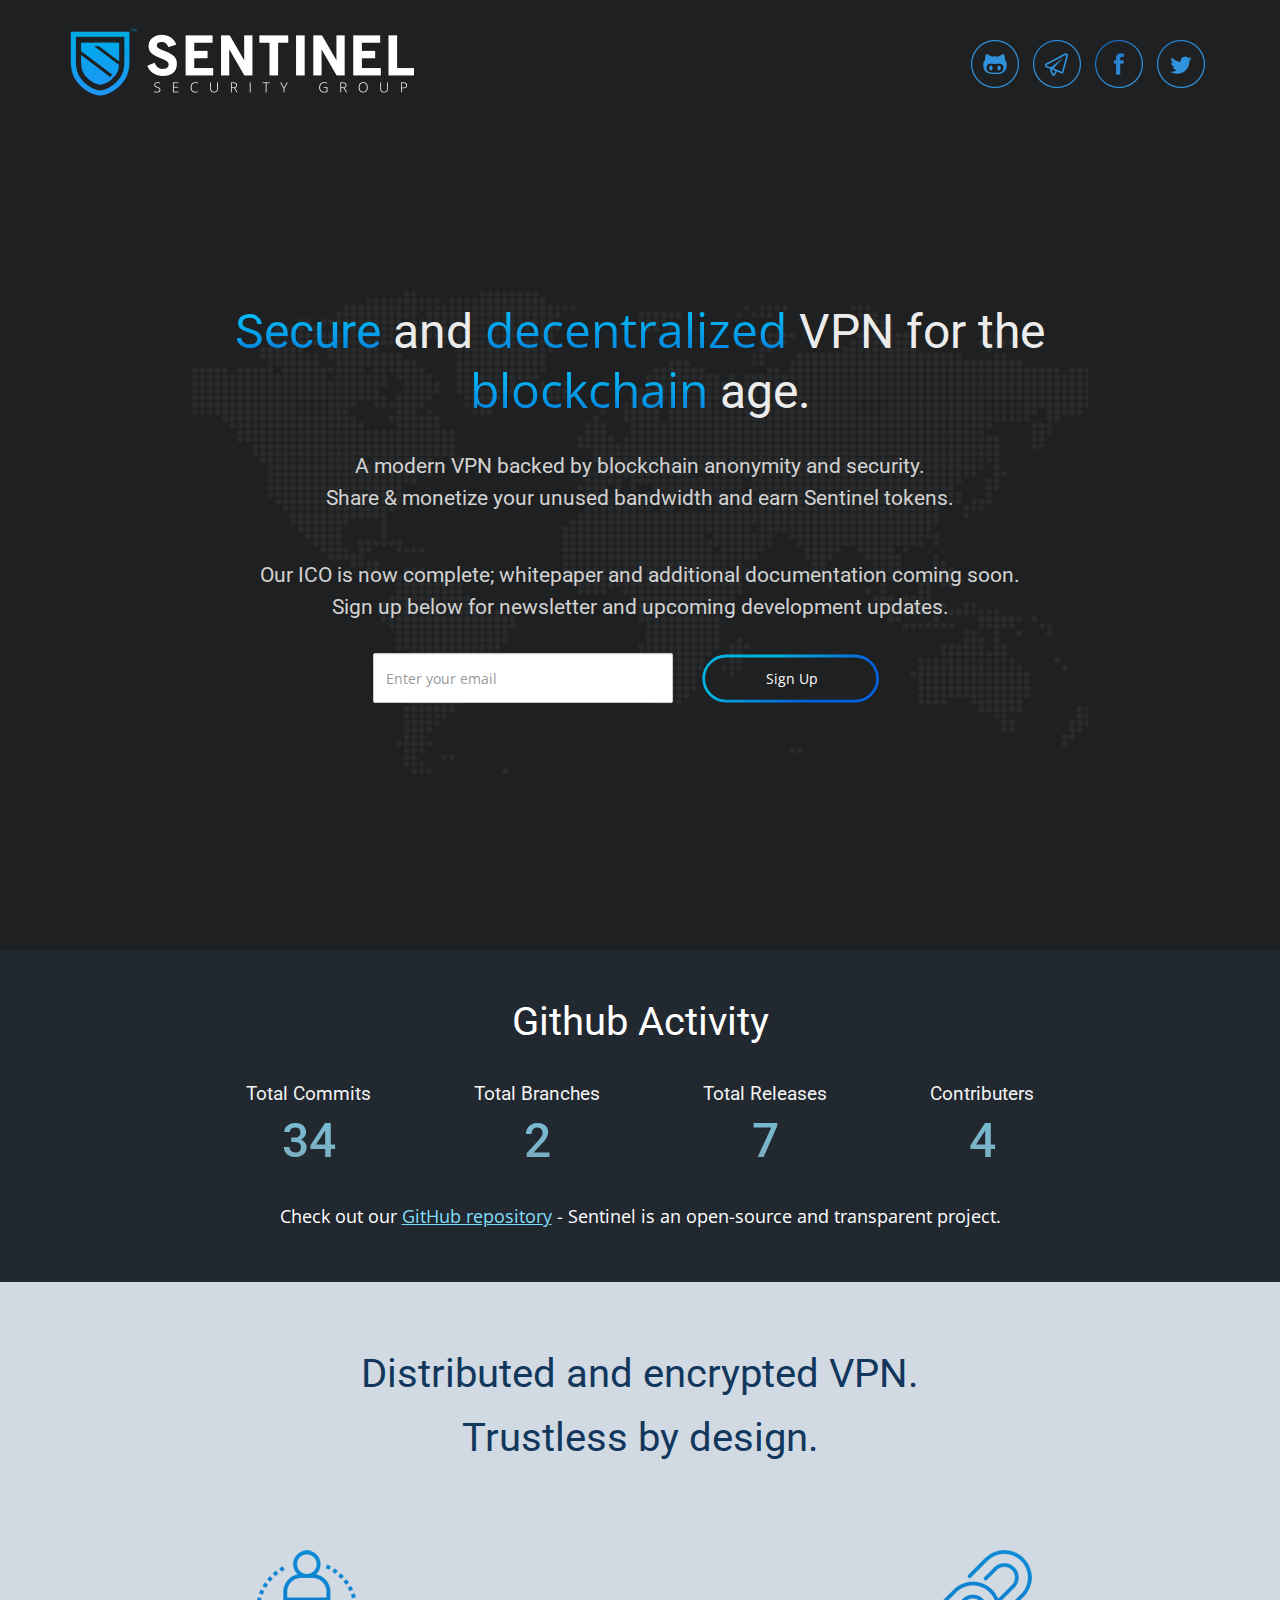
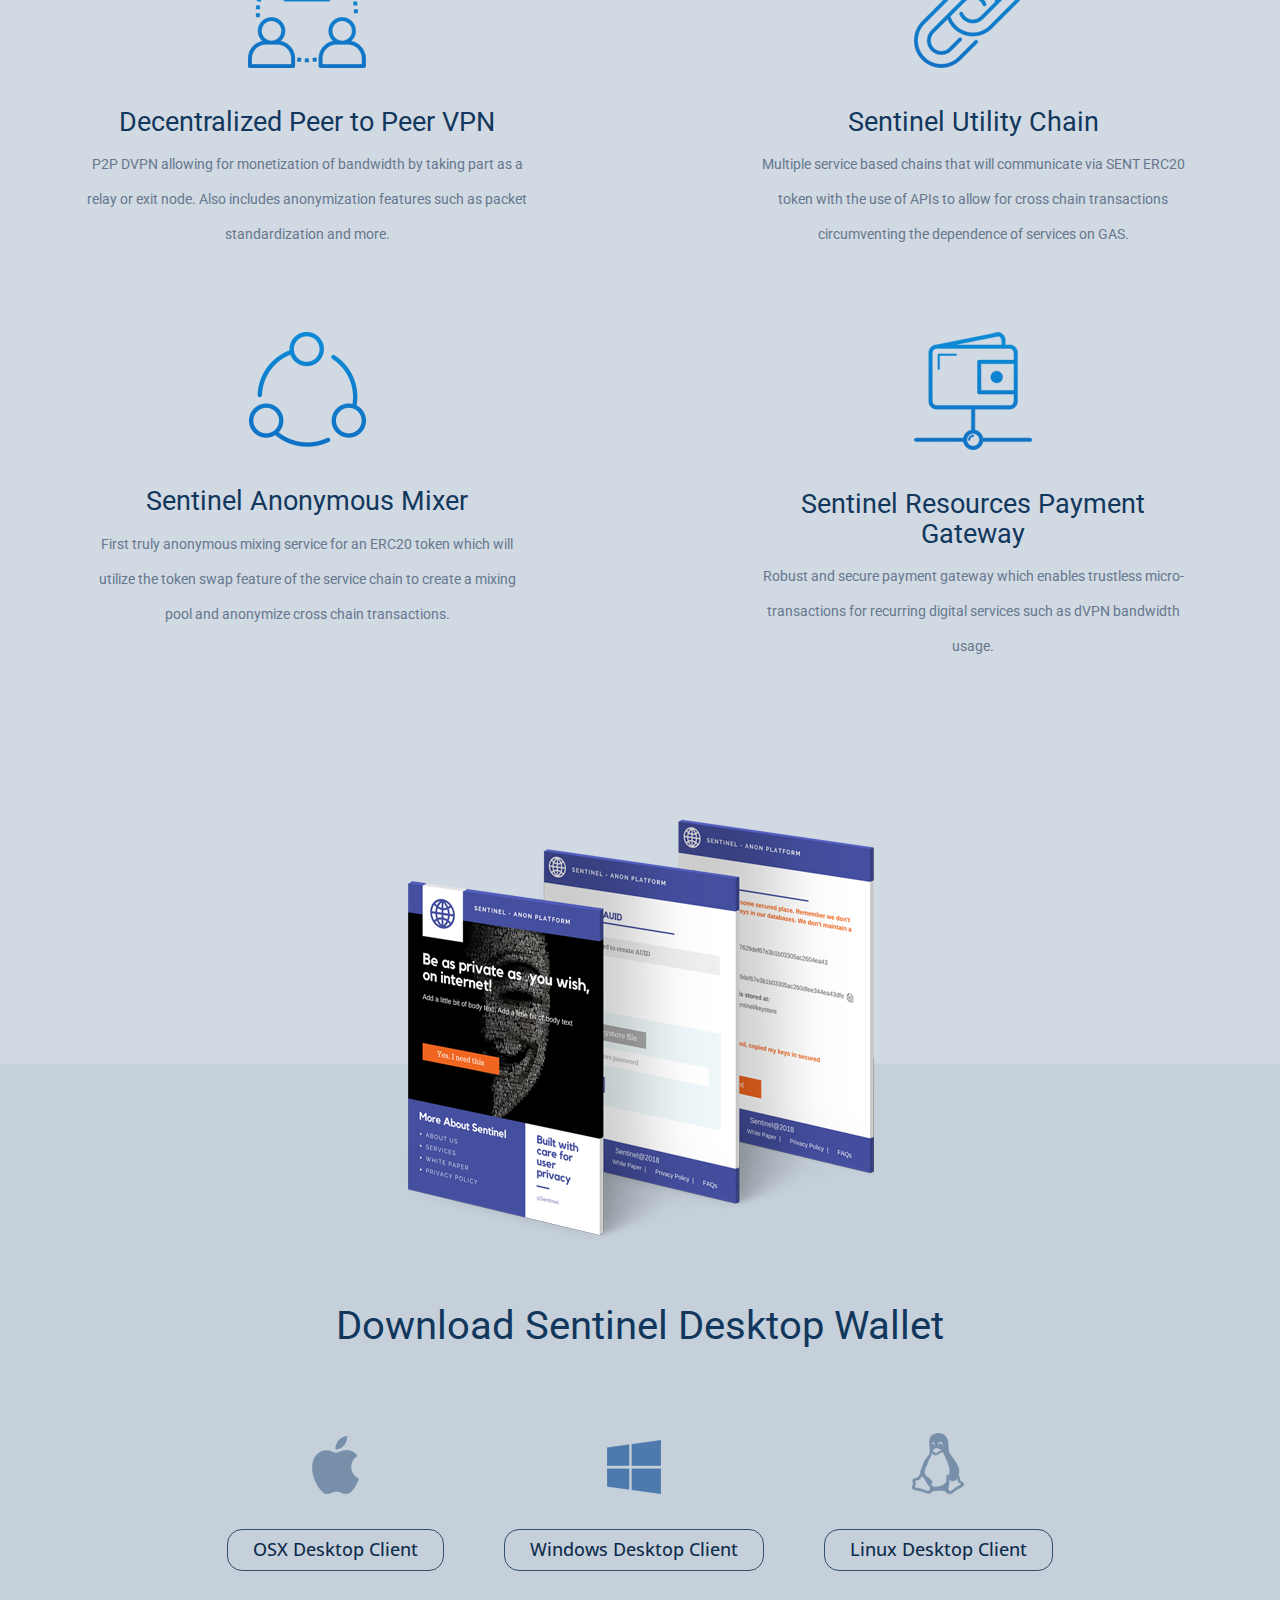
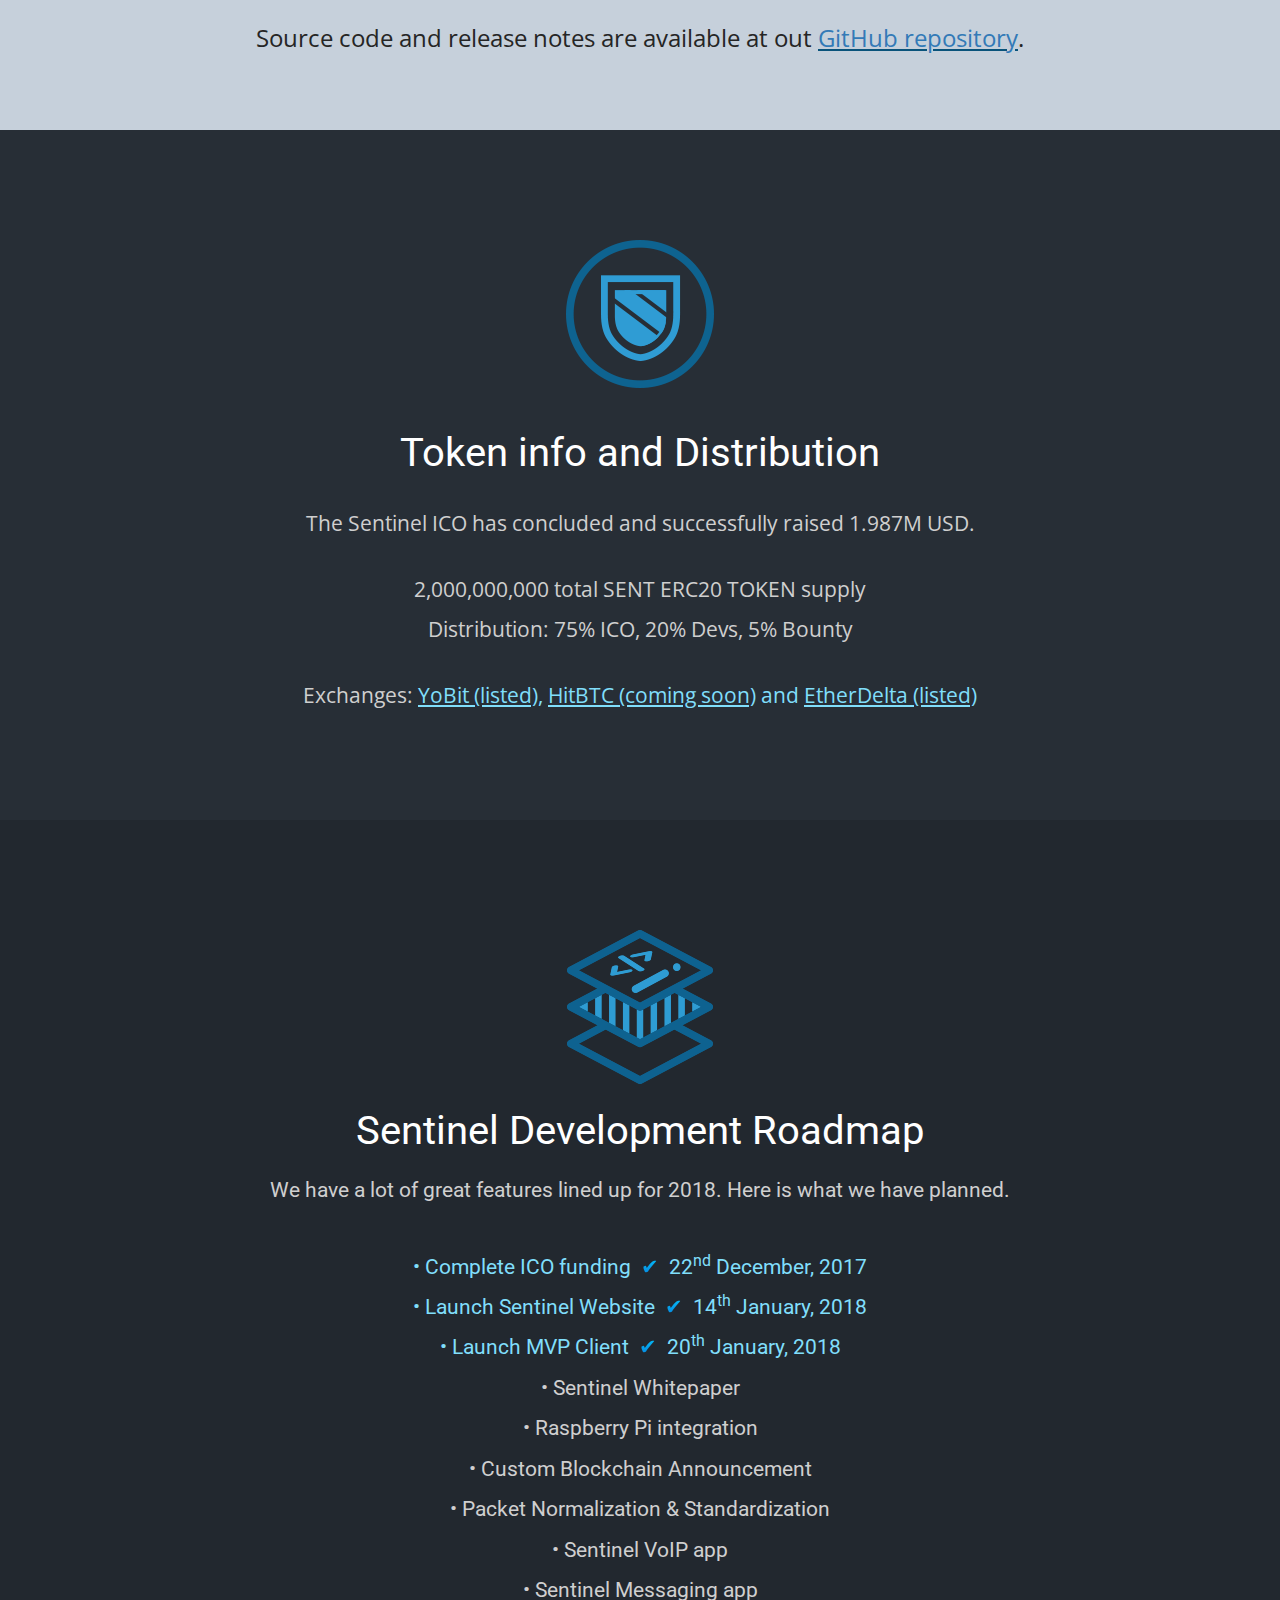
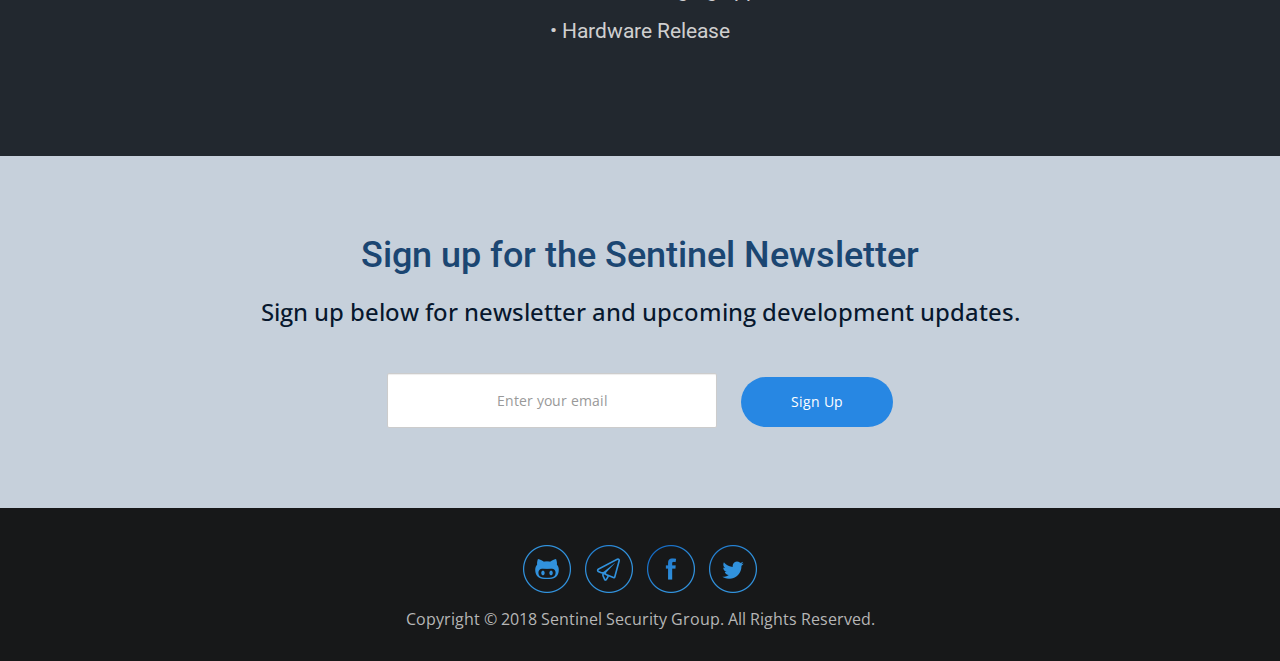
==== commit 137aa0ea: "tenth commit" ====
--- a/index.html
+++ b/index.html
@@ -64,8 +64,8 @@
     </header>
     <!-- #header -->
 
-    <section class="first_section">
-        <div class="container text-center">
+    <section>
+        <div class="first_section">
             <div class="first_section_div">
                 <h1 class="main_head font_roboto">
                     <span class="blue_text font_roboto">Secure</span> and <span class="blue_text font_opensans">decentralized</span> VPN for the <span class="blue_text font_opensans">blockchain</span> age.
@@ -122,7 +122,7 @@
     </section>
     <section class="second_section">
         <div class="container">
-            <div class="col-md-12">
+            <div class="col-md-12 nopadding">
                 <h2 class="font_roboto second_head blue_color_head text-center">Distributed and encrypted VPN.</h2>
                 <h2 class="font_roboto second_head blue_color_head text-center">Trustless by design.</h2>
                 <div class="col-md-12 sub_sectionmain">
@@ -207,8 +207,8 @@
     </section>
     <section class="fourth_section">
         <div class="container">
-            <div class="col-md-12 token_infodistri">
-                <div class="col-md-12">
+            <div class="col-md-12 col-xs-12 token_infodistri">
+                <div class="col-md-12 col-xs-12 padding_none">
                     <div class="text-center">
                         <img src="img/token_info2.png" class="img-responsive img_block footer_logo_sec fo_secmargin" />
                         <h1 class="fo_secmargin font_roboto">Token info and Distribution</h1>
@@ -217,7 +217,7 @@
 							  <p class="subint li_headit font_opensans">2,000,000,000 total SENT ERC20 TOKEN supply</p>
 							  <p class="subint li_headit font_opensans">Distribution: 75% ICO, 20% Devs, 5% Bounty</p>
 						  </div>
-                        <p class="subint li_headit font_opensans">Exchanges: <span class="sky_blue_color"><a href="#">HitBTC,</a> <a href="#">EtherDelta</a></span></p>
+                         <p class="subint li_headit font_opensans">Exchanges: <span class="sky_blue_color"><a href="https://yobit.net/en/trade/SENT/BTC" target="new">YoBit (listed)</a>, <span class="sky_blue_color"><a href="https://hitbtc.com" target="new">HitBTC (coming soon)</a></span> and <a href="https://etherdelta.com/#0xa44e5137293e855b1b7bc7e2c6f8cd796ffcb037-ETH" target="new"><span class="sky_blue_color">EtherDelta (listed)</a></span></p>
 
                     </div>
                 </div>
@@ -236,9 +236,9 @@
                         </div>
                         <div class="sub_heading_main">
 
-                            <p class="sky_blue_color list_subhead">&#8226; Complete ICO funding <span class="blue_text">&nbsp;&#x2714;&nbsp;</span> 12/22/2017</p>
-                            <p class="sky_blue_color list_subhead">&#8226; Launch Sentinel Website <span class="blue_text">&nbsp;&#x2714;&nbsp;</span> 1/11/2018</p>
-                            <p class="sky_blue_color list_subhead">&#8226; Launch MVP Client <span class="blue_text">&nbsp;&#x2714;&nbsp;</span> 1/11/2018</p>
+                            <p class="sky_blue_color list_subhead">&#8226; Complete ICO funding <span class="blue_text">&nbsp;&#x2714;&nbsp;</span> 22<sup>nd</sup> December, 2017</p>
+                            <p class="sky_blue_color list_subhead">&#8226; Launch Sentinel Website <span class="blue_text">&nbsp;&#x2714;&nbsp;</span> 14<sup>th</sup> January, 2018</p>
+                            <p class="sky_blue_color list_subhead">&#8226; Launch MVP Client <span class="blue_text">&nbsp;&#x2714;&nbsp;</span> 20<sup>th</sup> January, 2018</p>
                             <p class="list_subhead li_headit">&#8226; Sentinel Whitepaper</p>
                             <p class="list_subhead li_headit">&#8226; Raspberry Pi integration</p>
                             <p class="list_subhead li_headit">&#8226; Custom Blockchain Announcement</p>
--- a/css/style.css
+++ b/css/style.css
@@ -5,6 +5,9 @@
 }
  .font_opensans {
      font-family: 'Open Sans', sans-serif;
+}
+.sentinel {
+    background-color: #1e2021;
 }
  #header.header-fixed {
      background: #20272e;
@@ -14,27 +17,24 @@
 }
  .sentinel #logo {
      display: inline-block;
+    margin-top: -2px;
 }
  .sentinel .token_head {
      margin-bottom: 20px;
 }
  .sentinel .first_section {
-     display: table;
-     position: relative;
-     background: url(../img/map.jpg) no-repeat center center;
-     padding: 10% 0;
-     color: #d2d2d2;
-     width: 100%;
-     height: 100vh;
-     padding-bottom: 0px;
-     -webkit-background-size: cover;
-     -moz-background-size: cover;
-     -o-background-size: cover;
-     background-size: cover;
+	
+	display: table;
+    width: 70%;
+	margin:auto;
+    height: 100vh;
+    background: url(../img/map.png) top center;
+    background-size: cover;
+	 margin-top: 50px;
 }
  .sentinel #header {
      padding: 30px 0;
-     height: 100px;
+         height: 127px;
      position: fixed;
      left: 0;
      top: 0;
@@ -43,15 +43,21 @@
      z-index: 997;
 }
  .sentinel .logo {
-     width: 200px;
+     width: 100%;
 }
  .sentinel .first_section_div{
-     margin: auto;
+    
+    display: table-cell;
+    margin: 0;
+    padding: 0 10px;
+    text-align: center;
+    vertical-align: middle;
 }
  .sentinel .main_head {
      font-weight: 400;
      line-height: 1.2;
-	 font-size: 48pt;
+	 color:#ececec;
+	 font-size: 36pt;
 }
  .sentinel .sky_blue_color a {
      text-decoration: underline;
@@ -97,7 +103,7 @@
 	font-weight: 400;
 }
 .sentinel .activity_count {
-	font-size: 48pt;
+	font-size: 36pt;
 }
  .sentinel .cls-1 {
      fill: transparent;
@@ -117,7 +123,7 @@
      color: #d2d2d2;
      line-height: 1.5;
      margin-top: 30px;
-	 font-size: 18pt;
+	 font-size: 16pt;
      font-weight: 400;
 }
  .sentinel .signup_section {
@@ -139,7 +145,7 @@
     margin: auto;
 }
 .sentinel .list_subhead {
-	font-size: 18pt;
+	font-size: 16pt;
 }
 .sentinel .list_subhead.li_headit {
 	color: #cfcfcf;
@@ -181,7 +187,7 @@
 }
 .sentinel .blue_color_head {
      color: #11375d;
-	 font-size: 48pt;
+	 font-size: 30pt;
 	     font-weight: 400;
 }
  .sentinel .sub_headp {
@@ -196,11 +202,11 @@
     color: #fff;
     font-weight: 400;
     margin-top: 10px;
-    font-size: 36pt;
+    font-size: 30pt;
 }
 .sentinel .subint.li_headit {
 	color: #cfcfcf;
-	font-size: 18pt;
+	font-size: 16pt;
 }
  .sentinel .section_head {
          font-size: 30pt;
@@ -512,6 +518,7 @@
 /* Trust less design css starts here */
  .sentinel .heading_vpn {
      margin-top: 40px;
+	     font-size: 20pt;
      font-weight: 400;
 }
  .sentinel .sentinetal_img {
@@ -534,11 +541,11 @@
  .sentinel .roadmap_head {
      margin-top: 0;
      font-weight: 400;
-	 font-size: 36pt;
+	 font-size: 30pt;
 }
  .sentinel .roadmap_sectionhead h5{
      font-weight: 400;
-    font-size: 18pt;
+    font-size: 16pt;
     color: #cfcfcf;
     margin-top: 25px;
 }
@@ -580,11 +587,11 @@
 }
  .sentinel .nav-menu.footer_list{
      text-align: center;
-     float: right;
-     width: auto;
-     margin-top: -50px;
-     list-style-type: none;
-     padding: 0;
+    float: right;
+    width: auto;
+    margin-top: -68px;
+    list-style-type: none;
+    padding: 0;
 }
 /* Footer section css ends here */
  /* @media screen and (min-width:1400px) {
@@ -640,6 +647,7 @@
      .sentinel .nav-menu.footer_list {
          float: none;
          margin-top: 15px;
+		 display: none;
     }
      .sentinel #logo {
          display: block;
@@ -647,11 +655,14 @@
      .sentinel .arrow {
          display: none;
     }
+	.sentinel .subint.li_headit {
+		font-size: 12pt;
+	}
      .sentinel .first_section_div {
          width: 90%;
          margin: auto;
          position: relative;
-         padding: 100px 0;
+         padding: 30px 0;
          padding-bottom: 25px;
     }
      .sentinel .signup_section {
@@ -661,24 +672,52 @@
          margin-top: 25px;
     }
      .sentinel #header {
-         height: 150px;
+             height: 90px;
     }
      .sentinel .logo {
-         width: 125px;
+        width: 170px;
          margin: auto;
     }
      .sentinel .github_activity {
          padding: 25px 0 55px 0;
     }
      .sentinel ul.tiles h2 {
-         font-size: 20px;
-         margin-bottom: 10px;
-    }
+         font-size: 22px;
+		margin-bottom: 10px;
+    }
+	.sentinel .blue_color_head {
+		font-size: 22px;
+		line-height: 1.5;
+		margin: 0;
+	}
+	.sentinel .wallet_list {
+		padding: 0;	
+	}
+	.sentinel .section_icons ul li {
+		padding: 28px 15px 0px 0px;
+	}
+	.sentinel .wallet_des {
+		font-size: 14px;
+	}
+	.sentinel .token_infodistri {
+		padding: 50px 0;
+	}
+	
+	.sentinel .git_hubsource {
+		font-size: 12pt;
+		margin: 35px 0 50px;
+	}
+	.sentinel .main_head_sub {
+		font-size: 14pt;
+	}
+	.sentinel ul.tiles {
+		width: 100%;
+	}
      .sentinel .main_head {
-         font-size: 16px;
+         font-size: 24px;
     }
      .sentinel ul.tiles li {
-         padding: 10px 20px;
+         padding: 10px 15px;
     }
      .sentinel .github_des {
          width: 80%;
@@ -710,7 +749,7 @@
     }
      .sentinel .heading_vpn {
          margin-top: 25px;
-         font-size: 16px;
+         font-size: 18px;
     }
      .sentinel .sub_headp {
          line-height: 2;
@@ -732,10 +771,7 @@
          padding-bottom: 140px;
     }
      .sentinel .download_mvc_section h2 {
-         text-align: center;
-         font-weight: 400;
-         padding: 100px 0px 35px 0px;
-         font-size: 20px;
+        padding: 100px 0px 0px 0px;
     }
      .sentinel .icons {
          margin-bottom: 20px;
@@ -747,13 +783,29 @@
          font-size: 20px;
     }
      .sentinel .fo_secmargin {
-         font-size: 20px;
+         font-size: 22px;
     }
      .sentinel .roadmap_head {
          margin-top: 0;
          font-weight: 400;
-         font-size: 20px;
-    }
+         font-size: 22px;
+		 line-height: 1.3;
+    }
+	.sentinel .list_subhead {
+		font-size: 12pt;
+	}
+	.sentinel .sentinel_news_letter {
+		padding: 50px 0;
+		line-height: 1.5;
+	}
+	.sentinel .news_letter h1 {
+		font-size: 20px;
+		line-height: 1.5;
+	}
+	.sentinel .roadmap_sectionhead h5 {
+		font-size: 12pt;
+		line-height: 1.5;
+	}
      .sentinel .news_letter h1 {
          font-size: 20px;
     }
@@ -772,3 +824,6 @@
          margin-left: 0;
     }
 }
+.sentinel .padding_none {
+	padding:0px;
+}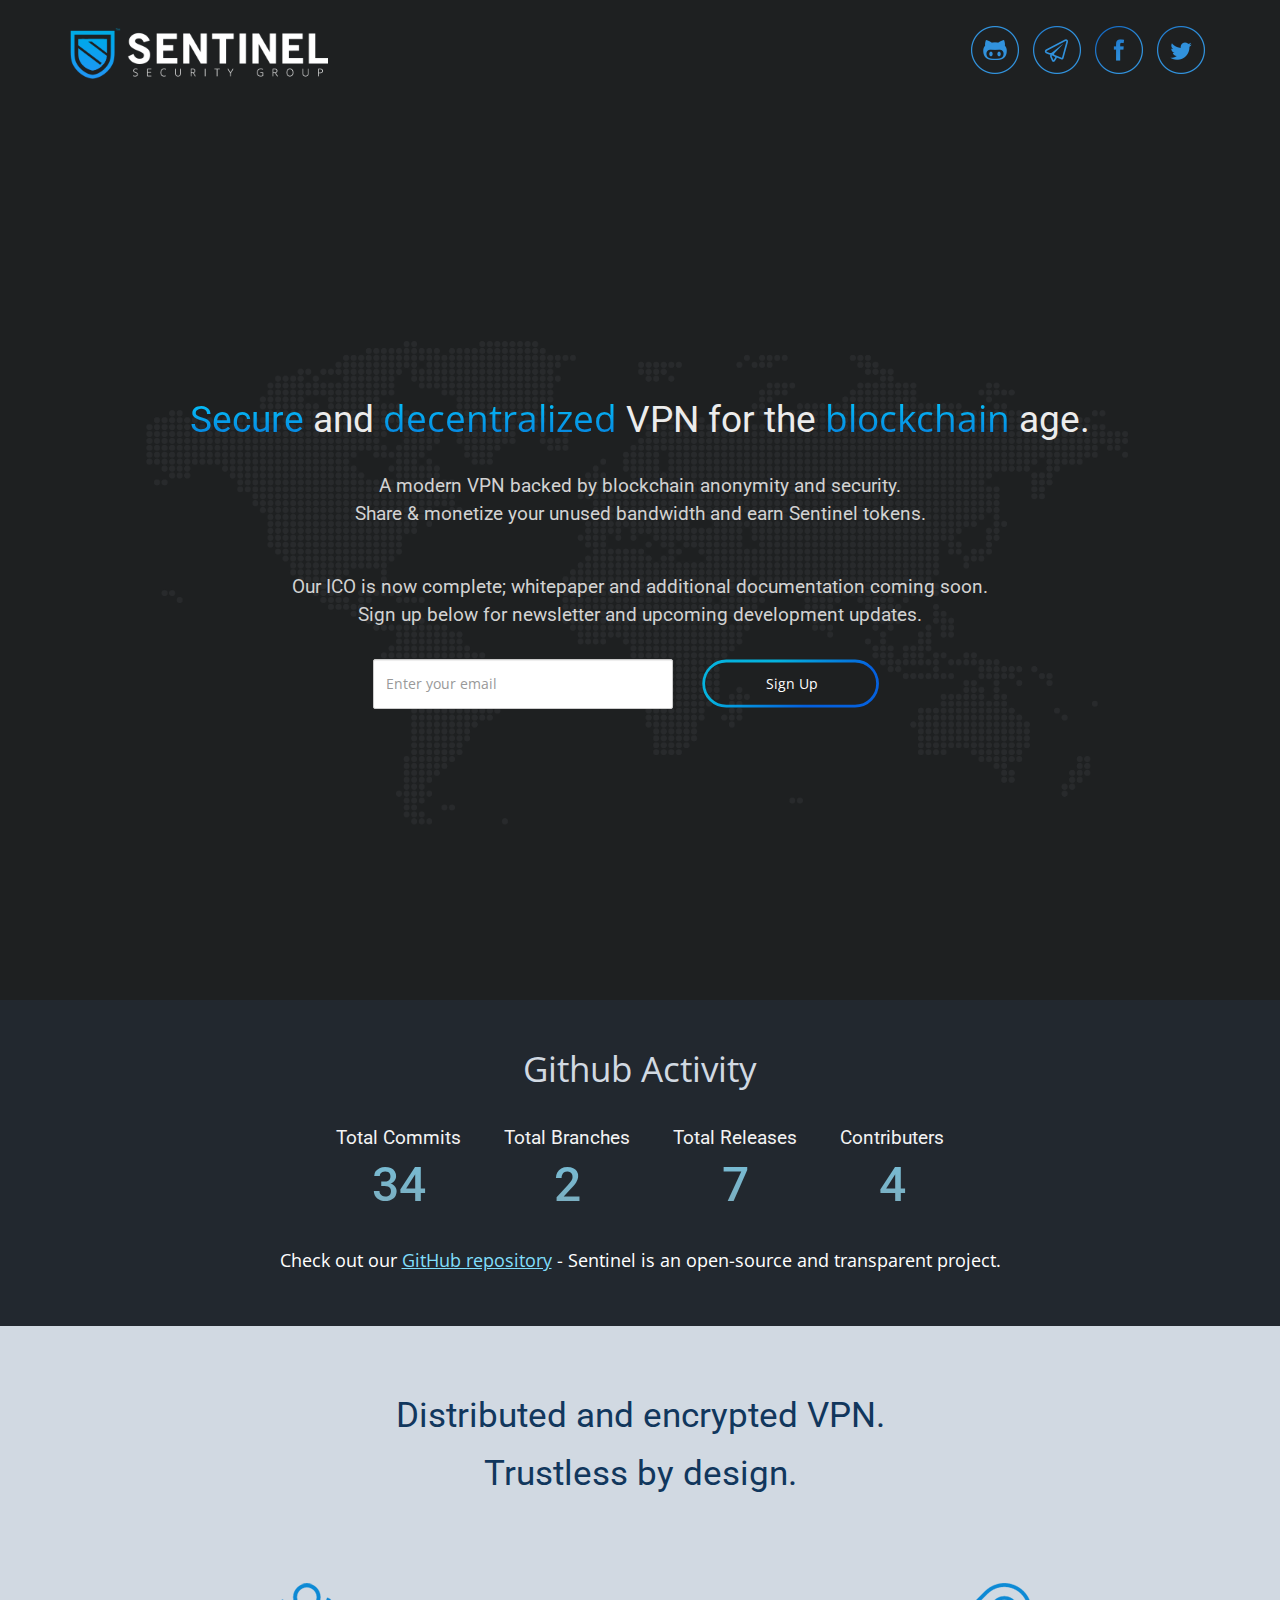
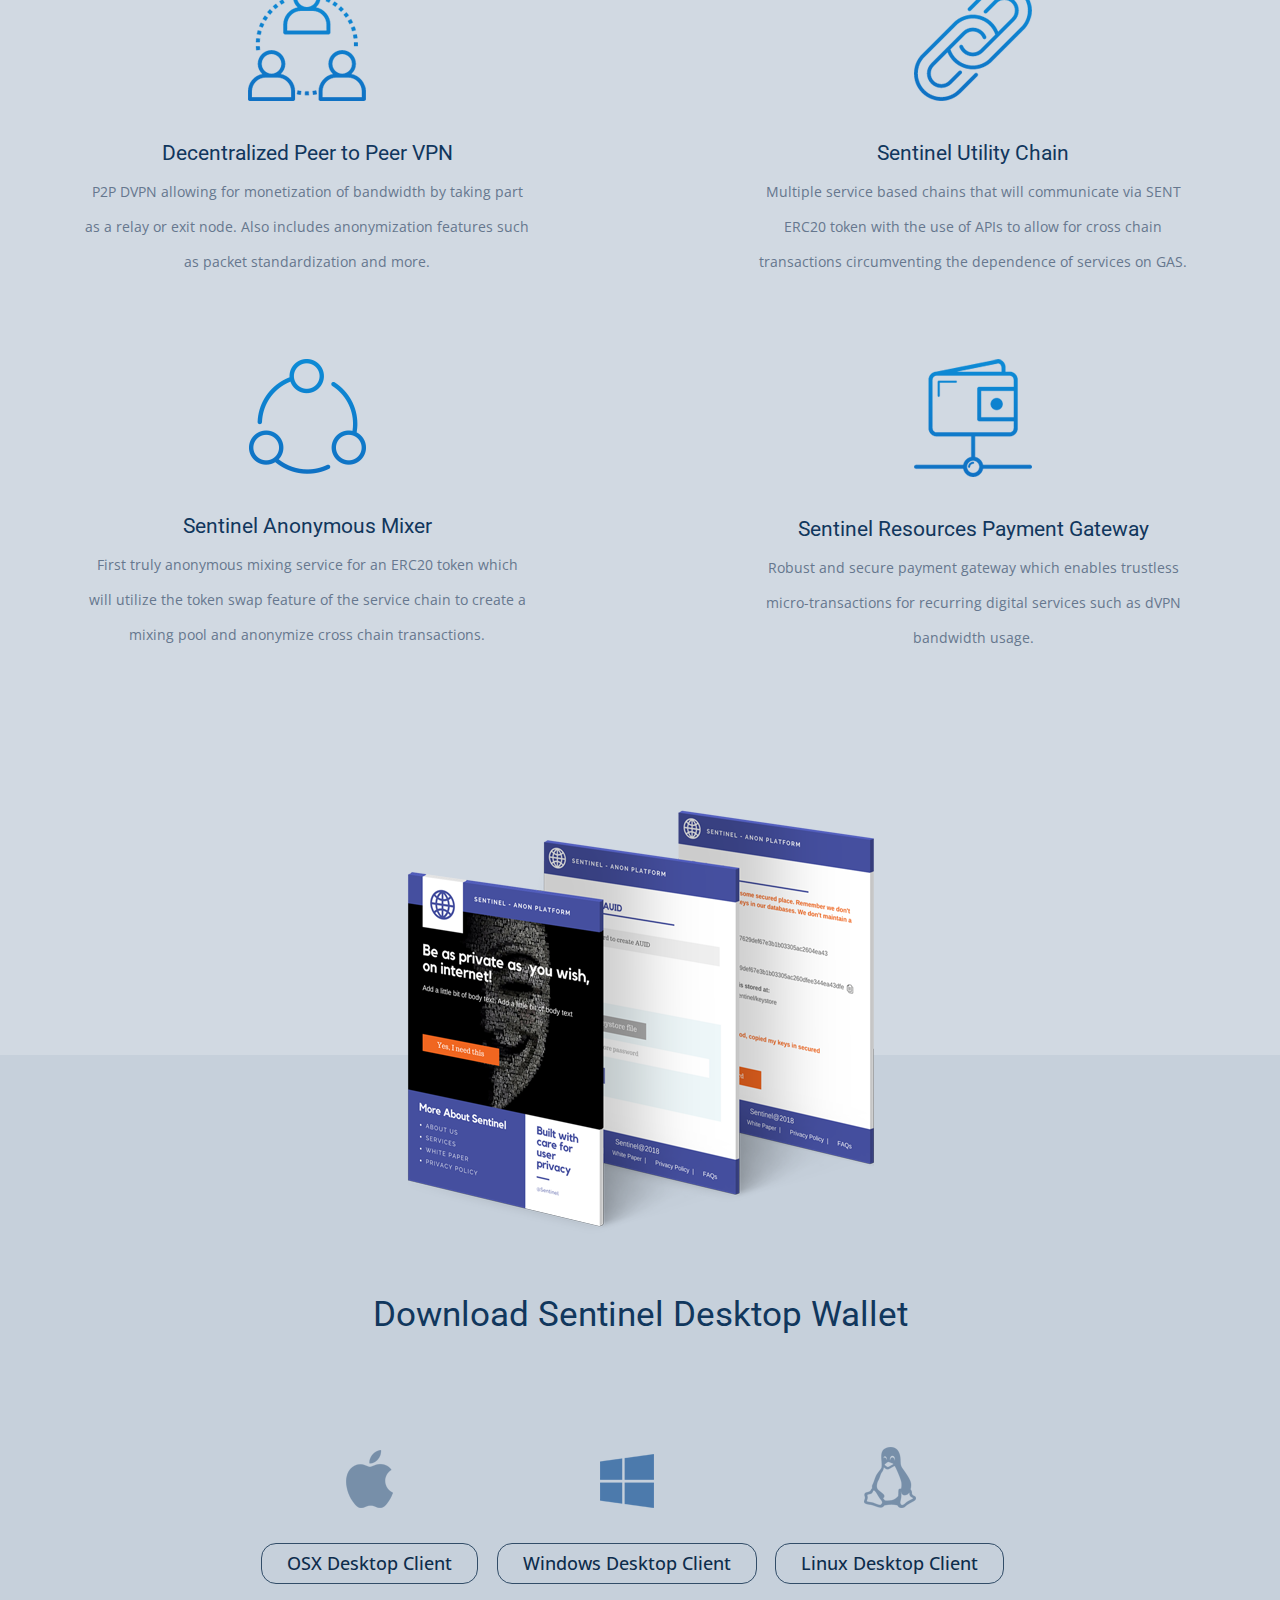
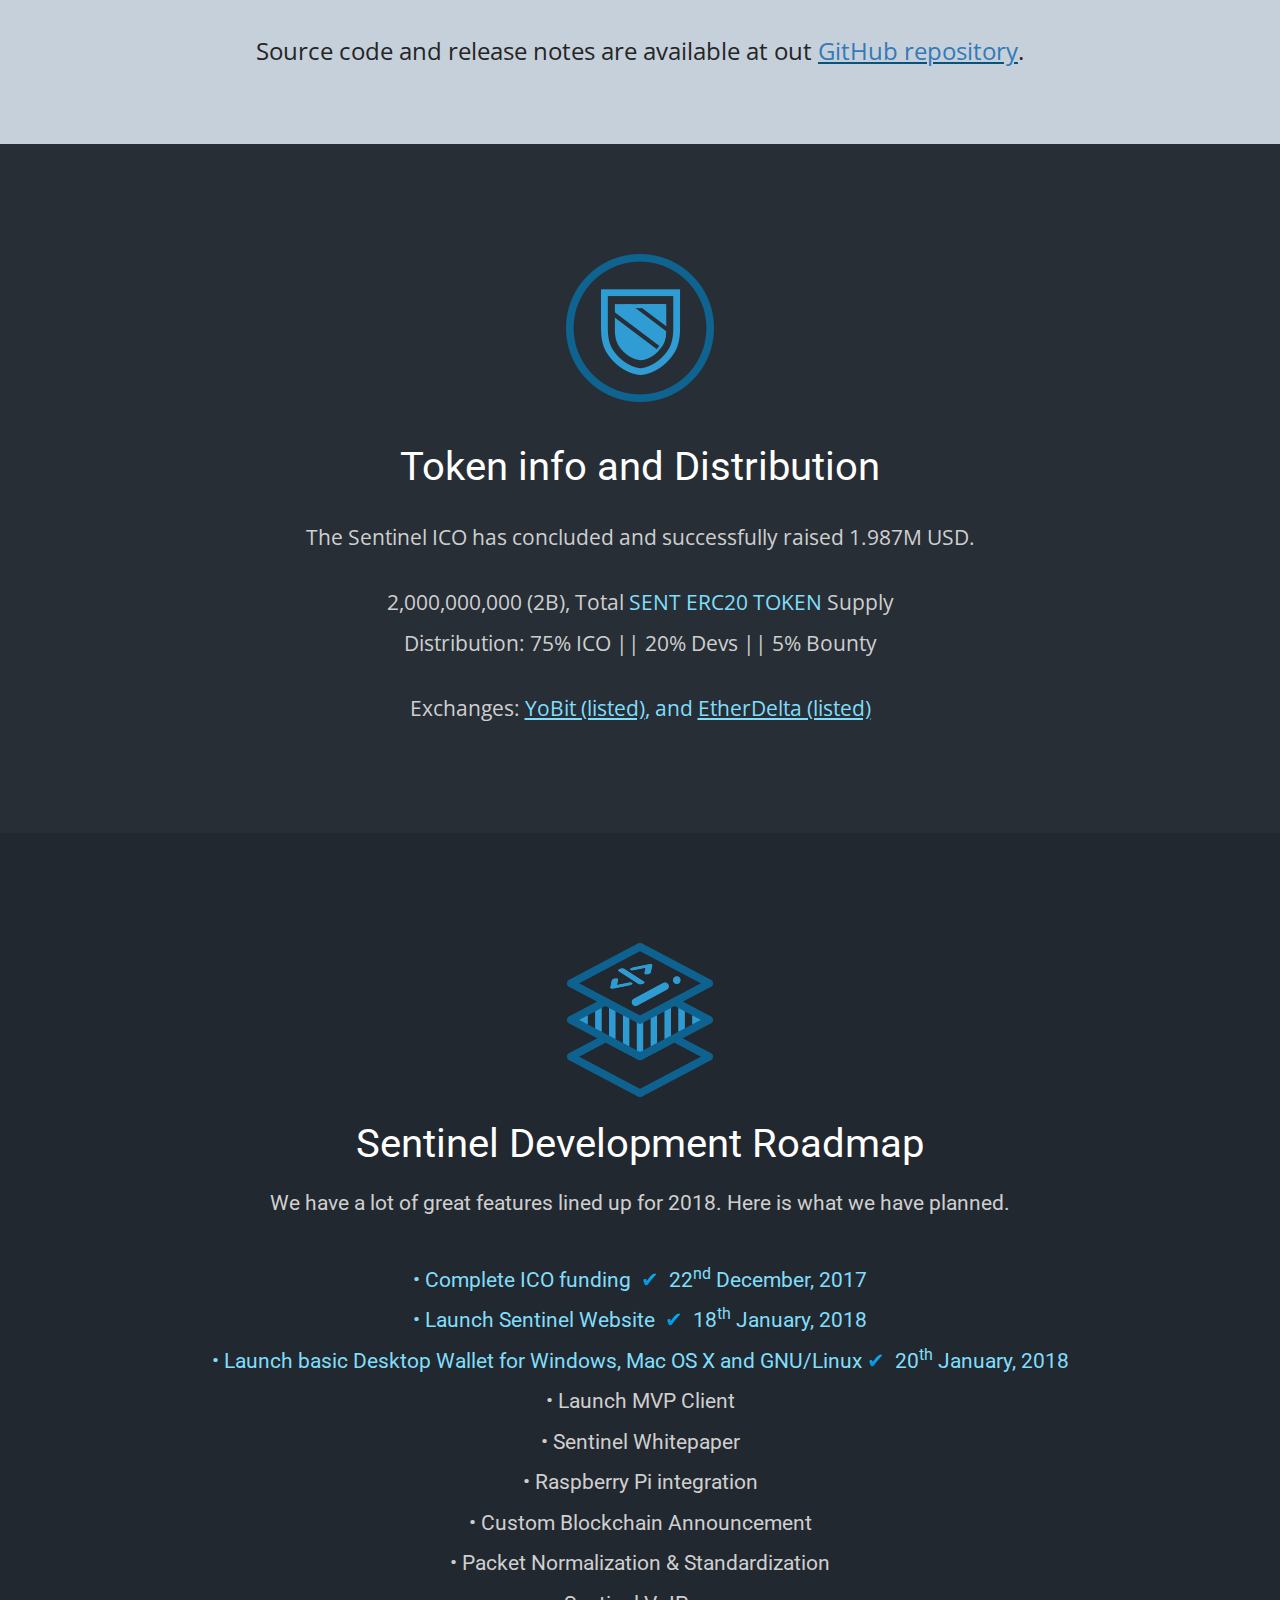
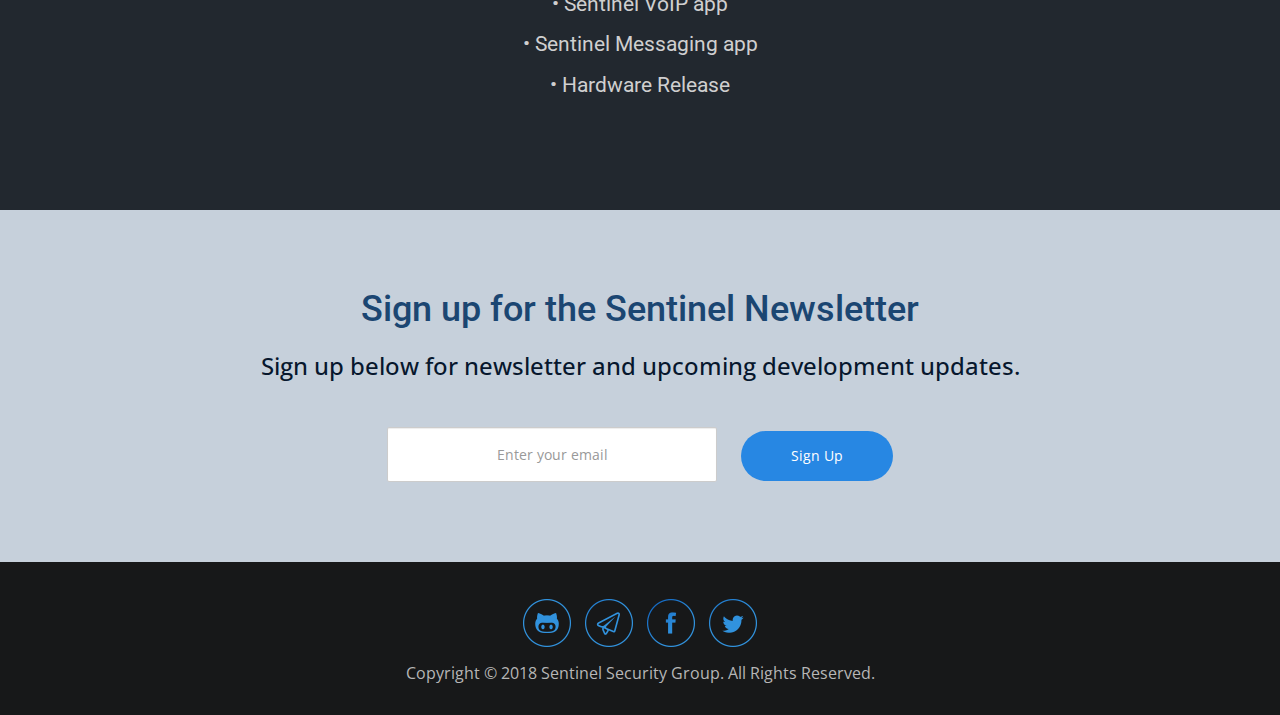
==== commit 34785b49: "twelth commit" ====
--- a/index.html
+++ b/index.html
@@ -98,7 +98,7 @@
     <section class="github_activity" id="next_section">
         <div class="phone_drawing">
             <ul class="tiles font_roboto">
-                <h2 class="section_head">Github Activity</h2>
+                <h2 class="section_head font_opensans">Github Activity</h2>
                 <li>
                     <h6 class="activity_list">Total Commits</h6>
                     <h1 class="activity_count">34</h1>
@@ -132,7 +132,7 @@
                                 <img src="img/icon_people.png" class="img-responsive img_block" />
                             </div>
                             <h3 class="font_roboto blue_color heading_vpn">Decentralized Peer to Peer VPN</h3>
-                            <h5 class="sub_headp font_roboto">P2P DVPN allowing for monetization of bandwidth by taking part as a relay or exit node. Also includes anonymization features such as packet standardization and more.</h5>
+                            <h5 class="sub_headp font_opensans">P2P DVPN allowing for monetization of bandwidth by taking part as a relay or exit node. Also includes anonymization features such as packet standardization and more.</h5>
                         </div>
                     </div>
                     <div class="second_section_list right_side">
@@ -141,7 +141,7 @@
                                 <img src="img/icon_utilitychain.png" class="img-responsive img_block" />
                             </div>
                             <h3 class="font_roboto blue_color heading_vpn">Sentinel Utility Chain</h3>
-                            <h5 class="sub_headp font_roboto">Multiple service based chains that will communicate via SENT ERC20 token with the use of APIs to allow for cross chain transactions circumventing the dependence of services on GAS.</h5>
+                            <h5 class="sub_headp font_opensans">Multiple service based chains that will communicate via SENT ERC20 token with the use of APIs to allow for cross chain transactions circumventing the dependence of services on GAS.</h5>
                         </div>
                     </div>
                     <div class="clearfix"></div>
@@ -151,7 +151,7 @@
                                 <img src="img/icon_paymentgateway.png" class="img-responsive img_block" />
                             </div>
                             <h3 class="font_roboto blue_color heading_vpn">Sentinel Resources Payment Gateway</h3>
-                            <h5 class="sub_headp font_roboto">Robust and secure payment gateway which enables trustless micro-transactions for recurring digital services such as dVPN bandwidth usage.</h5>
+                            <h5 class="sub_headp font_opensans">Robust and secure payment gateway which enables trustless micro-transactions for recurring digital services such as dVPN bandwidth usage.</h5>
                         </div>
                     </div>
                     <div class="second_section_list">
@@ -160,7 +160,7 @@
                                 <img src="img/icon_anonymous.png" class="img-responsive img_block" />
                             </div>
                             <h3 class="font_roboto blue_color heading_vpn">Sentinel Anonymous Mixer</h3>
-                            <h5 class="sub_headp font_roboto">First truly anonymous mixing service for an ERC20 token which will utilize the token swap feature of the service chain to create a mixing pool and anonymize cross chain transactions.</h5>
+                            <h5 class="sub_headp font_opensans">First truly anonymous mixing service for an ERC20 token which will utilize the token swap feature of the service chain to create a mixing pool and anonymize cross chain transactions.</h5>
                         </div>
                     </div>
                 </div>
@@ -214,10 +214,10 @@
                         <h1 class="fo_secmargin font_roboto">Token info and Distribution</h1>
 						 <p class="subint li_headit font_opensans">The Sentinel ICO has concluded and successfully raised 1.987M USD.</p>
 						 <div class="aside_section">
-							  <p class="subint li_headit font_opensans">2,000,000,000 total SENT ERC20 TOKEN supply</p>
-							  <p class="subint li_headit font_opensans">Distribution: 75% ICO, 20% Devs, 5% Bounty</p>
+							  <p class="subint li_headit font_opensans">2,000,000,000 (2B), Total <span class="sky_blue_color">SENT ERC20 TOKEN</span> Supply</p>
+							  <p class="subint li_headit font_opensans">Distribution: 75% ICO || 20% Devs || 5% Bounty</p>
 						  </div>
-                         <p class="subint li_headit font_opensans">Exchanges: <span class="sky_blue_color"><a href="https://yobit.net/en/trade/SENT/BTC" target="new">YoBit (listed)</a>, <span class="sky_blue_color"><a href="https://hitbtc.com" target="new">HitBTC (coming soon)</a></span> and <a href="https://etherdelta.com/#0xa44e5137293e855b1b7bc7e2c6f8cd796ffcb037-ETH" target="new"><span class="sky_blue_color">EtherDelta (listed)</a></span></p>
+                         <p class="subint li_headit font_opensans">Exchanges: <span class="sky_blue_color"><a href="https://yobit.net/en/trade/SENT/BTC" target="new">YoBit (listed)</a>, <span class="sky_blue_color"</a> and <a href="https://etherdelta.com/#0xa44e5137293e855b1b7bc7e2c6f8cd796ffcb037-ETH" target="new"><span class="sky_blue_color">EtherDelta (listed)</a></span></p>
 
                     </div>
                 </div>
@@ -237,8 +237,9 @@
                         <div class="sub_heading_main">
 
                             <p class="sky_blue_color list_subhead">&#8226; Complete ICO funding <span class="blue_text">&nbsp;&#x2714;&nbsp;</span> 22<sup>nd</sup> December, 2017</p>
-                            <p class="sky_blue_color list_subhead">&#8226; Launch Sentinel Website <span class="blue_text">&nbsp;&#x2714;&nbsp;</span> 14<sup>th</sup> January, 2018</p>
-                            <p class="sky_blue_color list_subhead">&#8226; Launch MVP Client <span class="blue_text">&nbsp;&#x2714;&nbsp;</span> 20<sup>th</sup> January, 2018</p>
+                            <p class="sky_blue_color list_subhead">&#8226; Launch Sentinel Website <span class="blue_text">&nbsp;&#x2714;&nbsp;</span> 18<sup>th</sup> January, 2018</p>
+                           <p class="sky_blue_color list_subhead">&#8226; Launch basic Desktop Wallet for Windows, Mac OS X and GNU/Linux<span class="blue_text">&nbsp;&#x2714;&nbsp;</span> 20<sup>th</sup> January, 2018</p>
+                            <p class="list_subhead li_headit">&#8226; Launch MVP Client</p>
                             <p class="list_subhead li_headit">&#8226; Sentinel Whitepaper</p>
                             <p class="list_subhead li_headit">&#8226; Raspberry Pi integration</p>
                             <p class="list_subhead li_headit">&#8226; Custom Blockchain Announcement</p>
--- a/css/style.css
+++ b/css/style.css
@@ -485,7 +485,7 @@
      padding: 0;
 }
  .sentinel ul.tiles h2 {
-     color: #fff;
+     color: #d1d9e2;
      margin: 0;
      font-weight: 400;
 }
@@ -649,6 +649,9 @@
          margin-top: 15px;
 		 display: none;
     }
+	.sentinel .first_section {
+		width: 100%;
+	}
      .sentinel #logo {
          display: block;
     }
@@ -659,10 +662,9 @@
 		font-size: 12pt;
 	}
      .sentinel .first_section_div {
-         width: 90%;
          margin: auto;
          position: relative;
-         padding: 30px 0;
+         padding: 30px;
          padding-bottom: 25px;
     }
      .sentinel .signup_section {
@@ -824,6 +826,63 @@
          margin-left: 0;
     }
 }
+@media screen and (min-width:769px) and (max-width:1300px){
+	.sentinel .logo {
+			width: 75%;
+	}
+	.sentinel .main_head {
+		font-size: 28pt;
+	}
+	.sentinel .first_section {
+		margin-top: 100px;
+		width: 100%;
+	}
+	.sentinel .main_head_sub {
+		font-size: 14pt;
+	}
+	.sentinel ul.tiles li {
+		padding: 30px 20px;
+	}
+	.sentinel .section_head {
+		font-size: 26pt;
+	}
+	.sentinel .blue_color_head {
+		font-size: 26pt;
+	}
+	.sentinel .heading_vpn {
+		font-size: 16pt;
+	}
+	.sentinel .section_icons ul li {
+		padding: 28px 15px 0px 0px;
+	}
+	.sentinel #header {
+		padding: 30px 0;
+		height: 100px;
+		position: fixed;
+		left: 0;
+		top: 0;
+		right: 0;
+		transition: all 0.5s;
+		z-index: 997;
+	}
+	.sentinel .nav-menu.footer_list {
+		text-align: center;
+		float: right;
+		width: auto;
+		margin-top: -65px;
+		list-style-type: none;
+		padding: 0;
+	}
+	
+}
+@media screen and (min-width:1400px) { 
+		.sentinel .main_head {
+			font-size: 46pt;
+		}
+		.sentinel .fo_secmargin {
+			font-size: 36pt;
+		}
+}
 .sentinel .padding_none {
 	padding:0px;
 }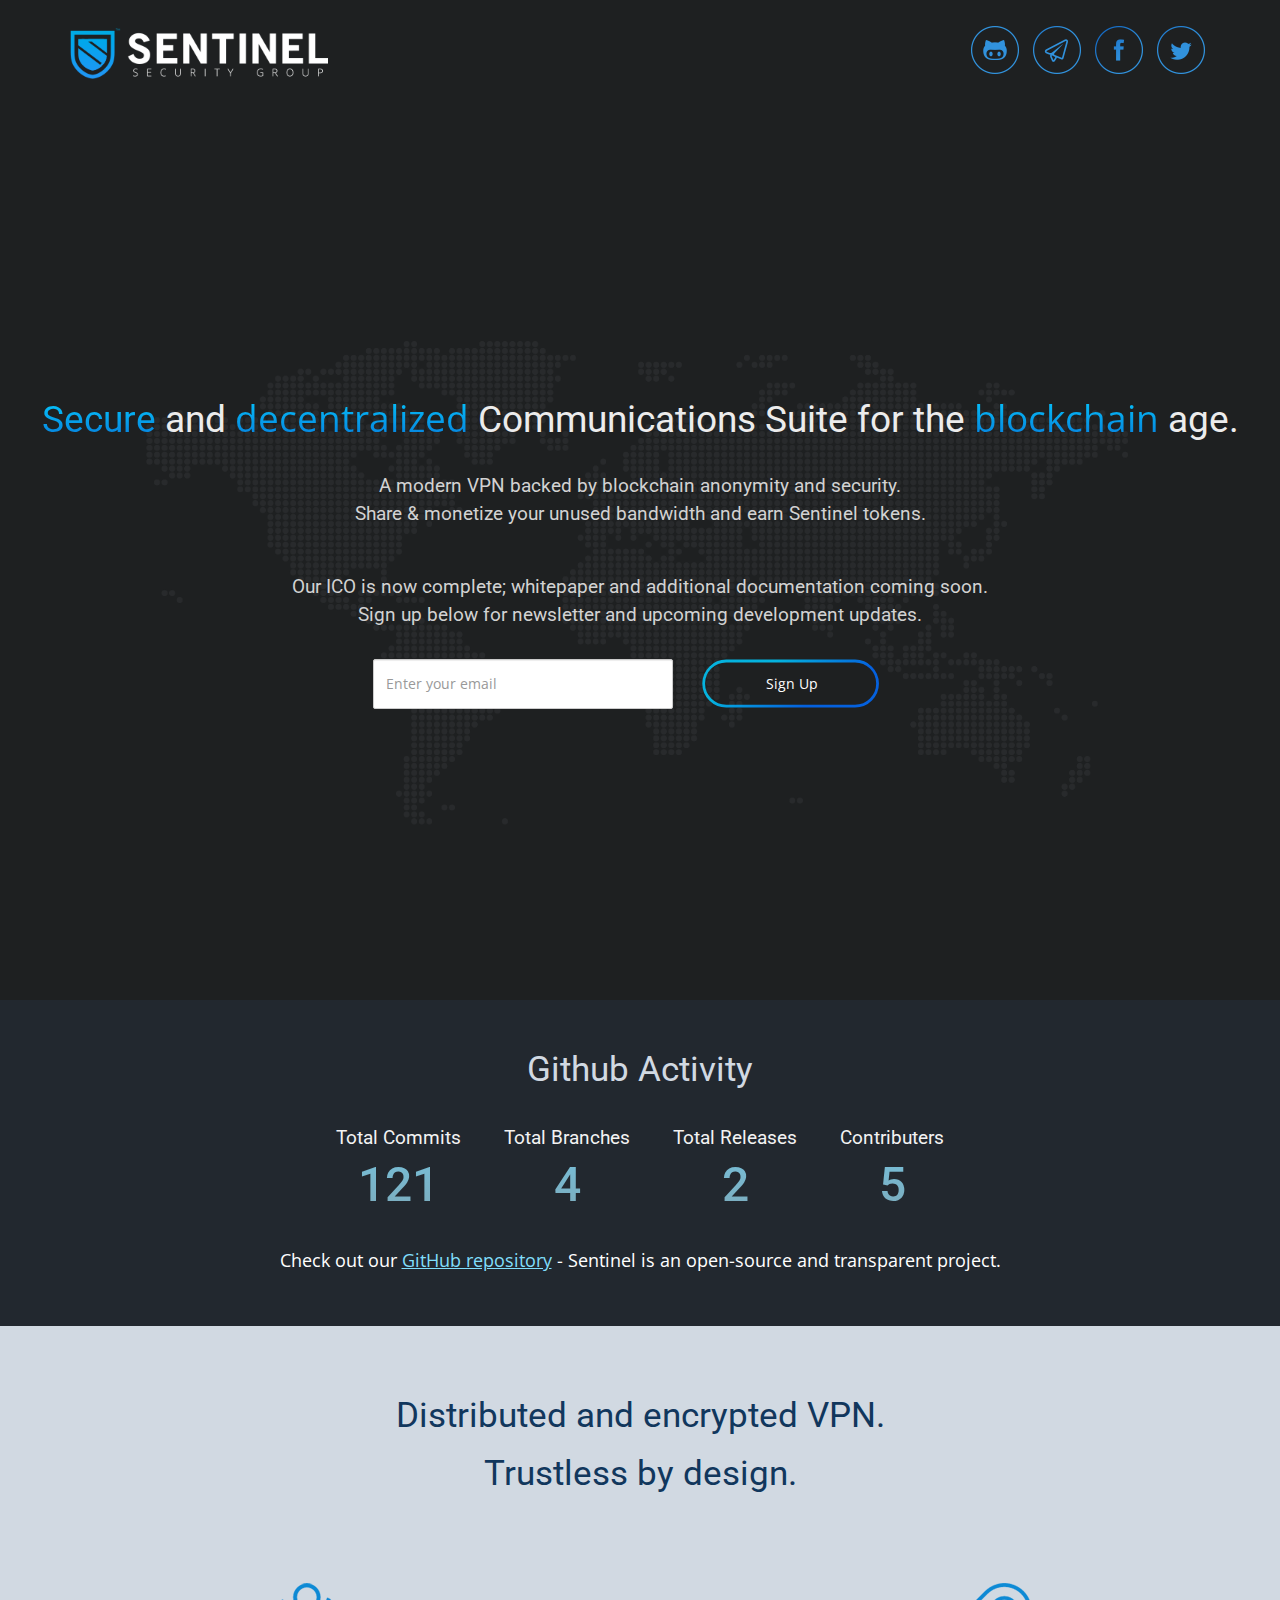
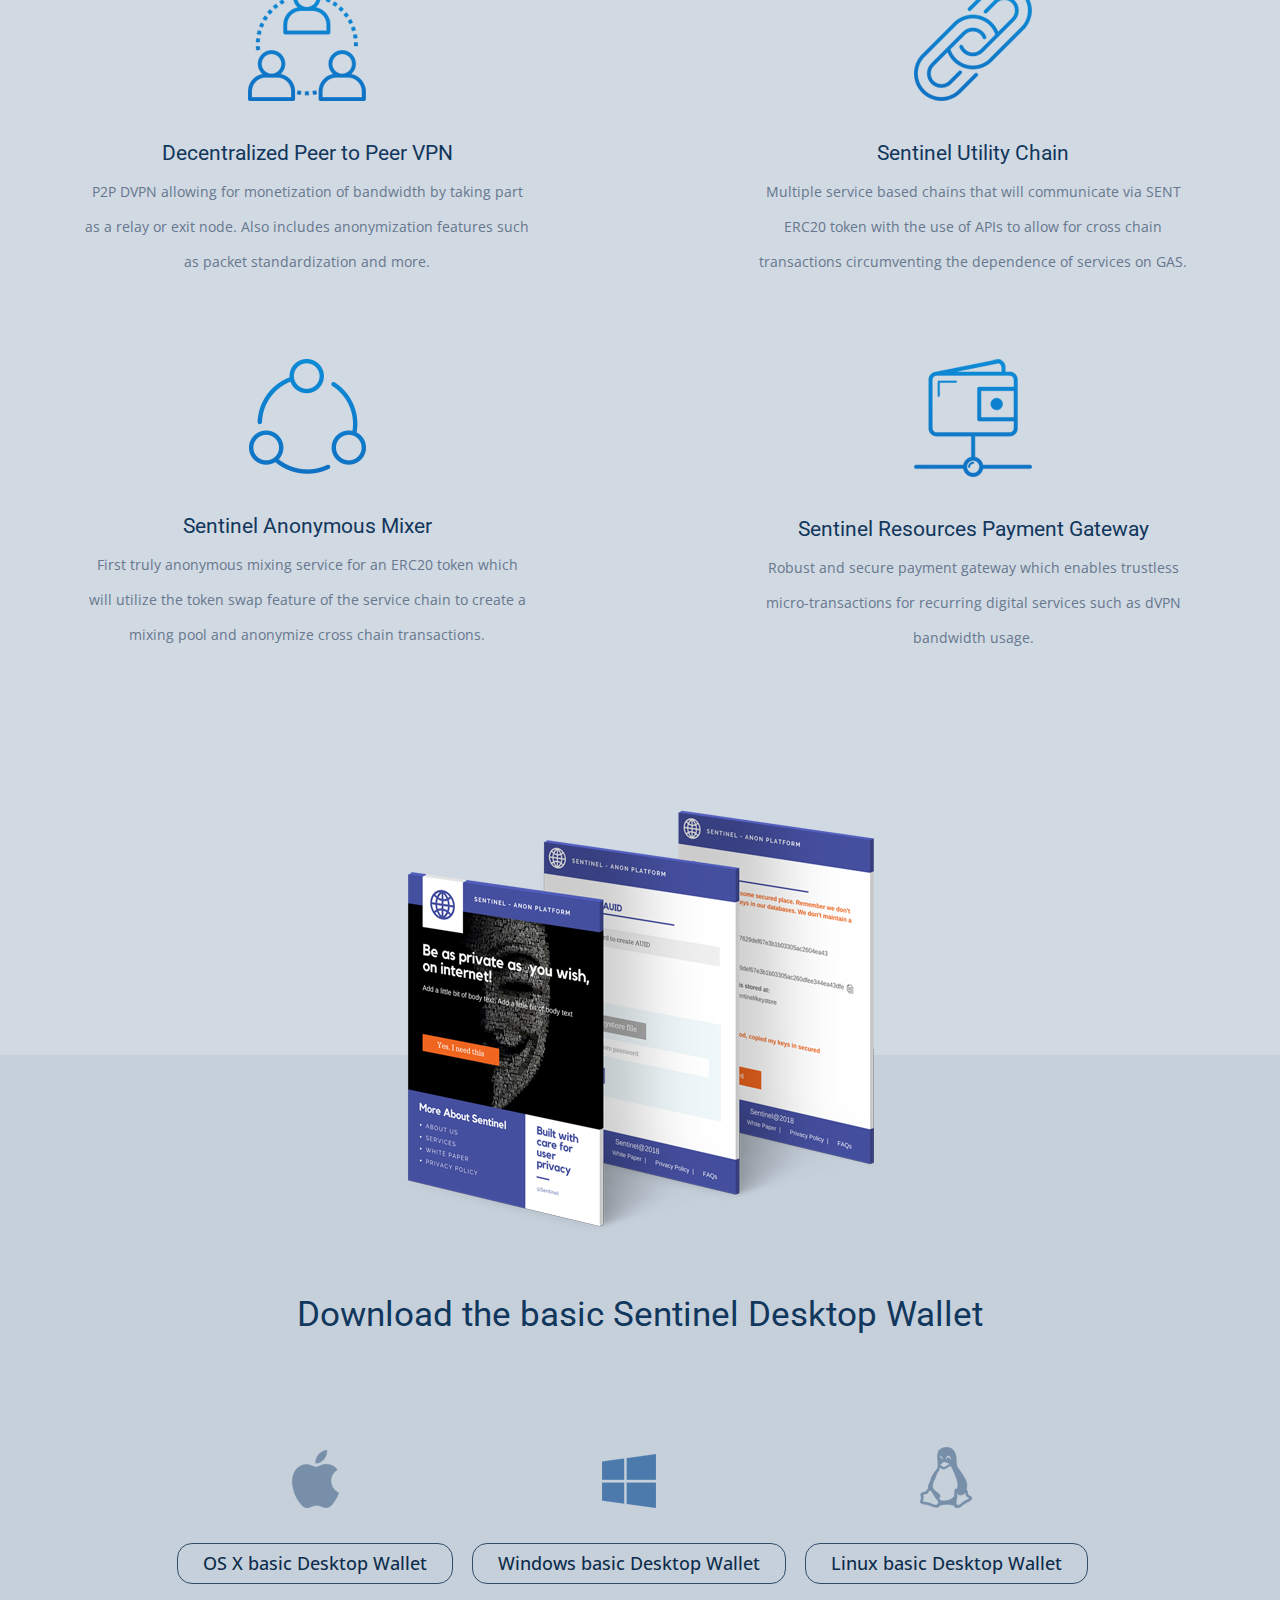
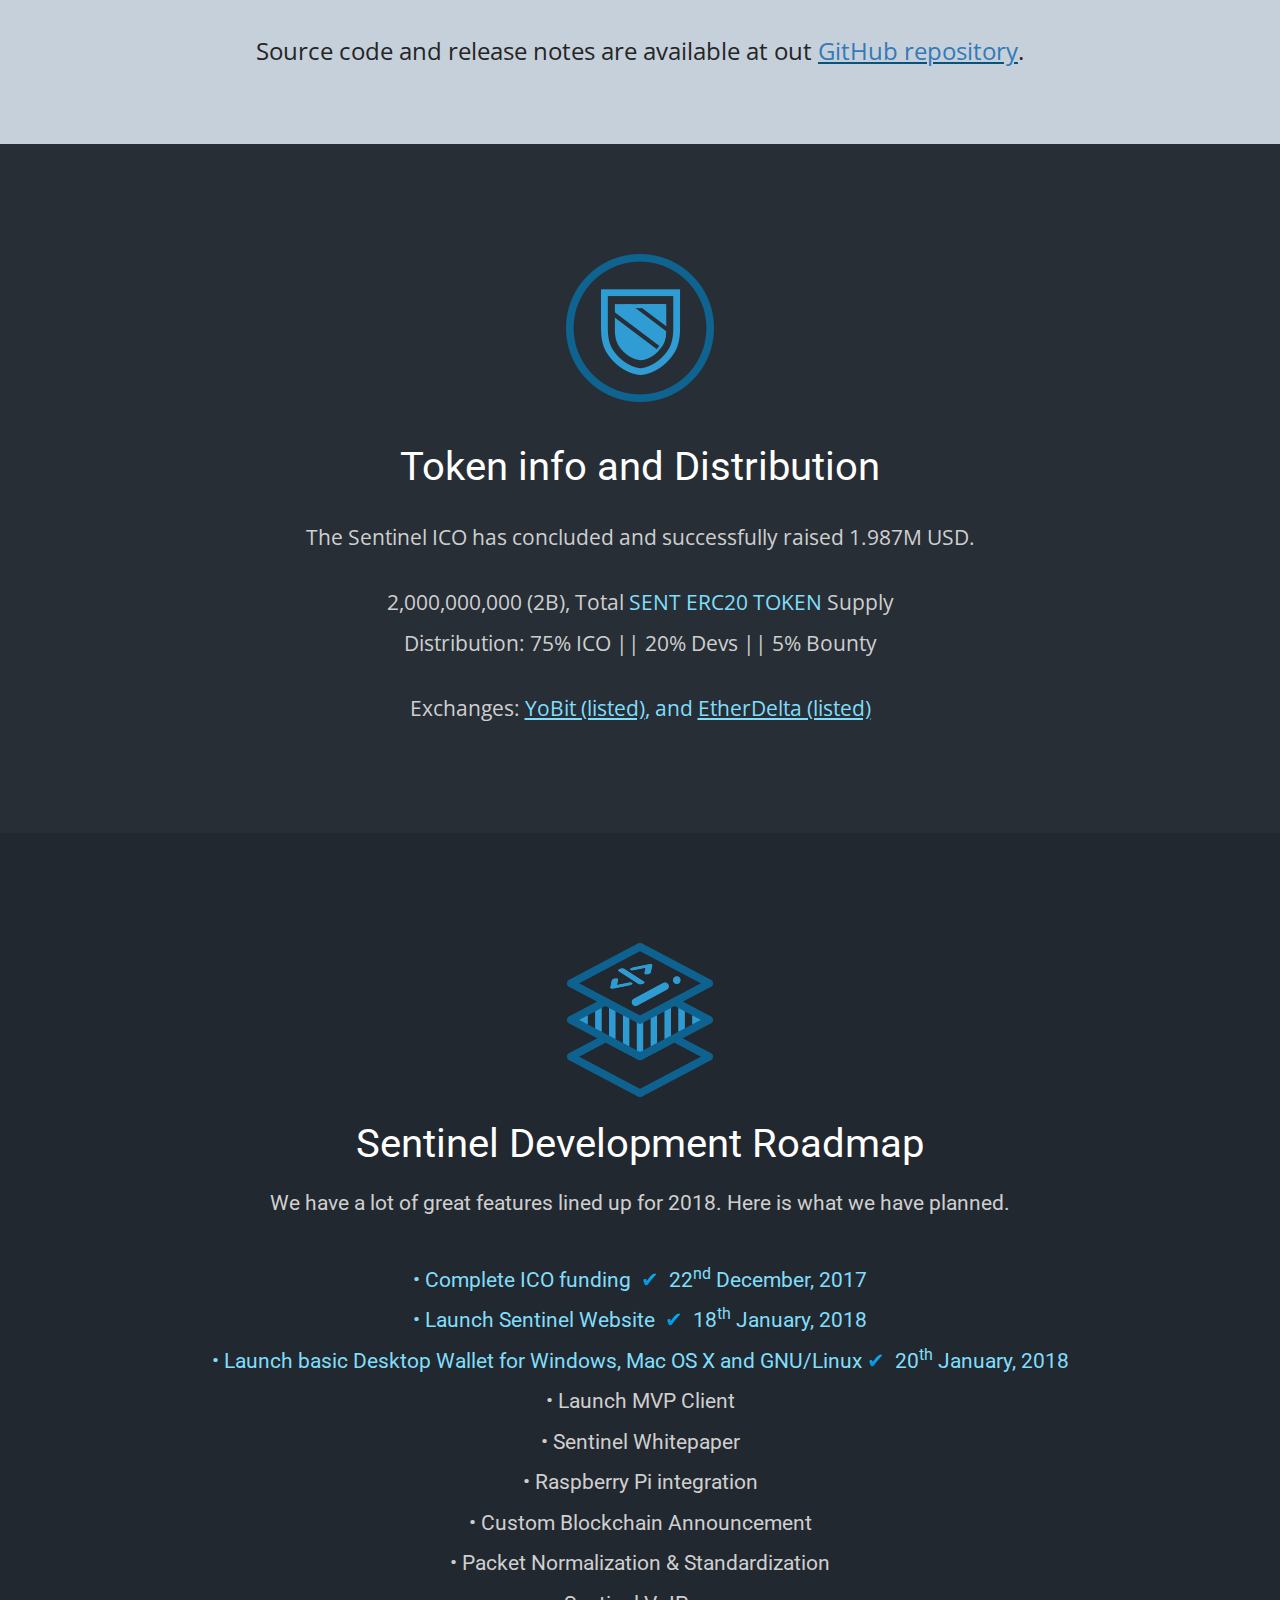
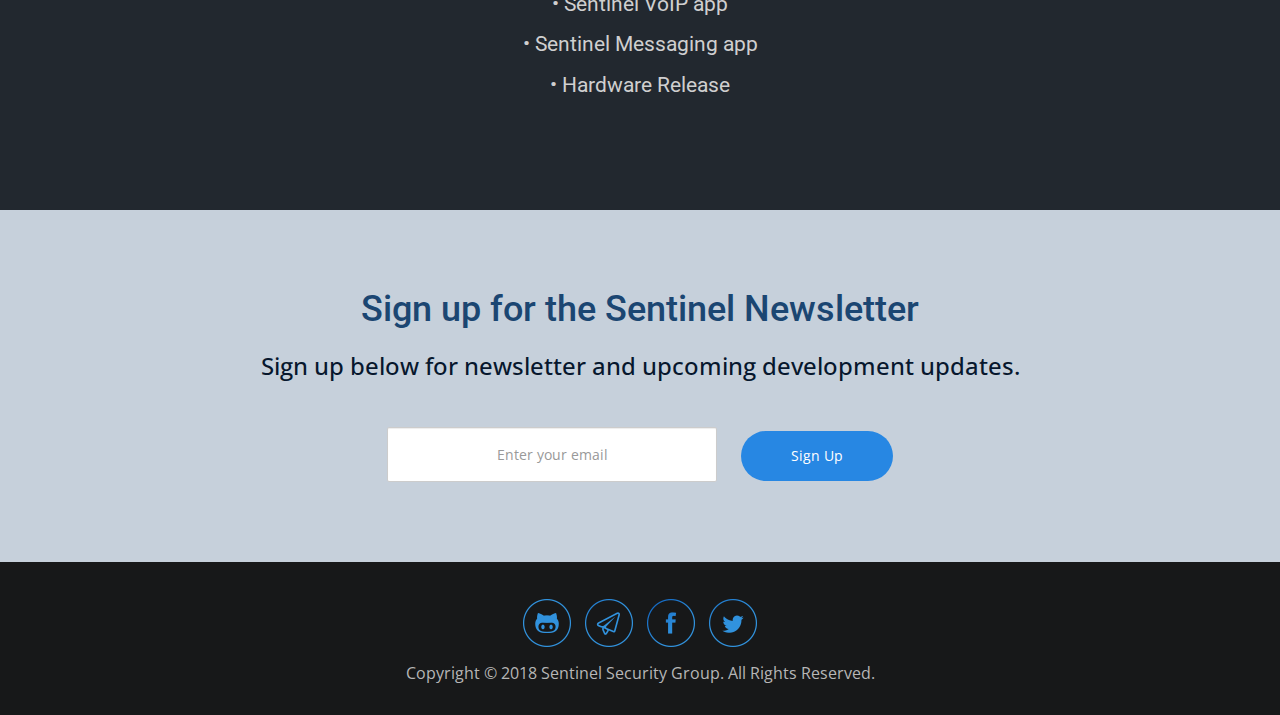
==== commit 92fe4ecc: "thirteenth commit" ====
--- a/index.html
+++ b/index.html
@@ -67,10 +67,10 @@
     <section>
         <div class="first_section">
             <div class="first_section_div">
-                <h1 class="main_head font_roboto">
-                    <span class="blue_text font_roboto">Secure</span> and <span class="blue_text font_opensans">decentralized</span> VPN for the <span class="blue_text font_opensans">blockchain</span> age.
+                 <h1 class="main_head font_roboto">
+                    <span class="blue_text font_roboto">Secure</span> and <span class="blue_text font_opensans">decentralized</span> Communications Suite for the <span class="blue_text font_opensans">blockchain</span> age.
                 </h1>
-                <h5 class="font_roboto main_head_sub">A modern VPN backed by blockchain anonymity and security.<br> Share &amp; monetize your unused bandwidth and earn Sentinel tokens.</h5>
+               <h5 class="font_roboto main_head_sub">A modern VPN backed by blockchain anonymity and security.<br> Share &amp; monetize your unused bandwidth and earn Sentinel tokens.</h5>
                 <div class="signup_section">
                     <h5 class="font_roboto main_head_sub">Our ICO is now complete; whitepaper and additional documentation coming soon.<br>Sign up below for newsletter and upcoming development updates.</h5>
                     <h5 class="font_roboto main_head_sub"></h5>
@@ -98,22 +98,22 @@
     <section class="github_activity" id="next_section">
         <div class="phone_drawing">
             <ul class="tiles font_roboto">
-                <h2 class="section_head font_opensans">Github Activity</h2>
+                <h2 class="section_head">Github Activity</h2>
                 <li>
                     <h6 class="activity_list">Total Commits</h6>
-                    <h1 class="activity_count">34</h1>
+                    <h1 class="activity_count">121</h1>
                 </li>
                 <li>
                     <h6 class="activity_list">Total Branches</h6>
+                    <h1 class="activity_count">4</h1>
+                </li>
+                <li>
+                    <h6 class="activity_list">Total Releases</h6>
                     <h1 class="activity_count">2</h1>
                 </li>
                 <li>
-                    <h6 class="activity_list">Total Releases</h6>
-                    <h1 class="activity_count">7</h1>
-                </li>
-                <li>
                     <h6 class="activity_list">Contributers</h6>
-                    <h1 class="activity_count">4</h1>
+                    <h1 class="activity_count">5</h1>
                 </li>
             </ul>
             <h4 class="github_des font_opensans">Check out our <span class="sky_blue_color"><a href="#">GitHub repository</a></span> - Sentinel is an open-source and transparent project.</h4>
@@ -172,27 +172,27 @@
         <div class="container">
             <div class="col-md-12 col-sm-12 col-xs-12 nopadding">
                 <div class="download_mvc_section">
-					 <h2 class="font_roboto second_head blue_color_head text-center">Download Sentinel Desktop Wallet</h2>
+					 <h2 class="font_roboto second_head blue_color_head text-center">Download the basic Sentinel Desktop Wallet</h2>
                 </div>
                 <div class="section_icons padding">
                     <div class="col-md-12 col-sm-12 col-xs-12">
                         <ul class="wallet_list">
-						  <a href="">
+						  <a href="https://storage.googleapis.com/sentinel-packages/sentinel-wallet-1.0.0.dmg">
 								<li>
 									<img src="img/wallet2.png"/>
-									<h4 class="wallet_des font_opensans">OSX Desktop Client</h4>
+									<h4 class="wallet_des font_opensans">OS X basic Desktop Wallet</h4>
 								</li>
 							</a>
-							 <a href="">
+							 <a href="https://storage.googleapis.com/sentinel-packages/SentinelWalletInstaller.exe">
 								<li>
 									<img src="img/wallet3.png"/>
-									<h4 class="wallet_des font_opensans">Windows Desktop Client</h4>
+									<h4 class="wallet_des font_opensans">Windows basic Desktop Wallet</h4>
 								</li>
 							</a>
-							 <a href="">
+							 <a href="https://storage.googleapis.com/sentinel-packages/sentinelwallet_v1.0.0_amd64.deb">
 								<li>
 									<img src="img/wallet1.png"/>
-									<h4 class="wallet_des font_opensans">Linux Desktop Client</h4>
+									<h4 class="wallet_des font_opensans">Linux basic Desktop Wallet</h4>
 								</li>
 							</a>
 						  <p class="font_opensans git_hubsource">Source code and release notes are available at out <span class="link_github"><a href="#"> GitHub repository</a></span>.</p>
--- a/css/style.css
+++ b/css/style.css
@@ -25,7 +25,7 @@
  .sentinel .first_section {
 	
 	display: table;
-    width: 70%;
+    width: 75%;
 	margin:auto;
     height: 100vh;
     background: url(../img/map.png) top center;
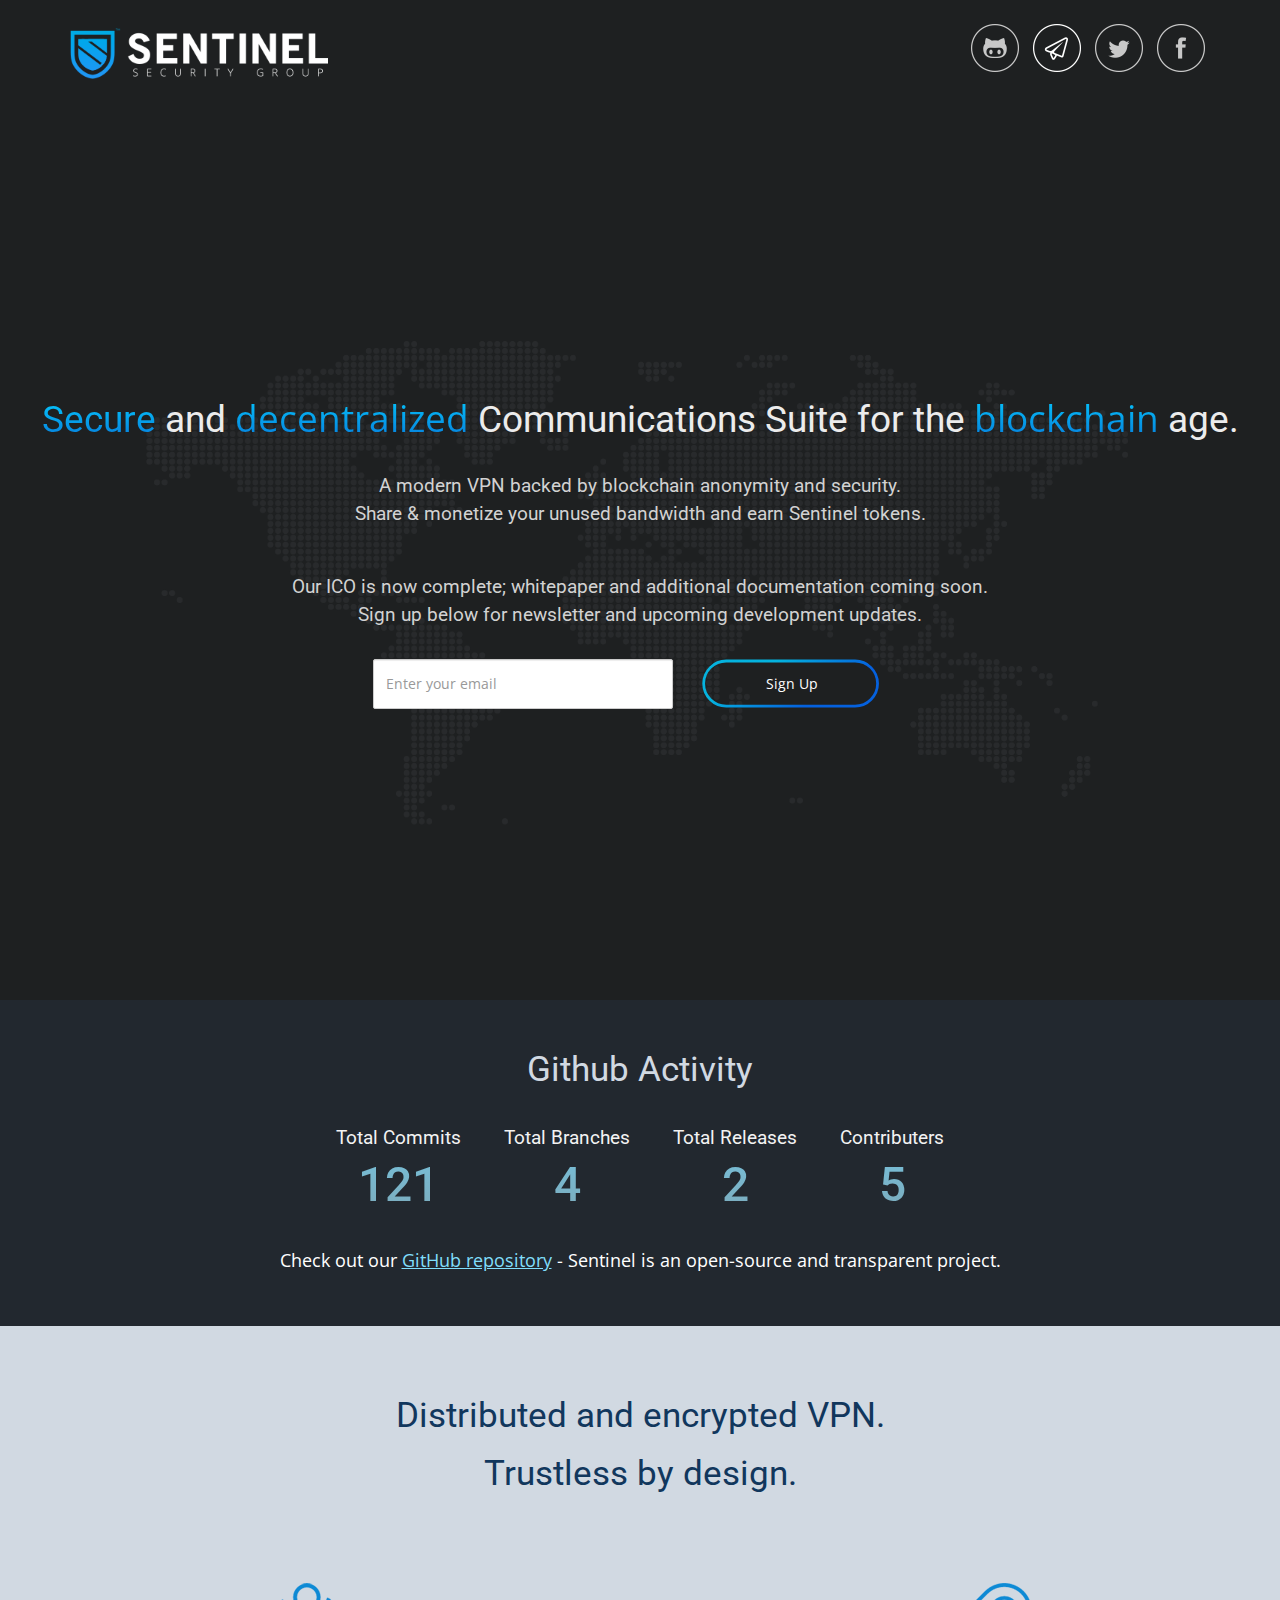
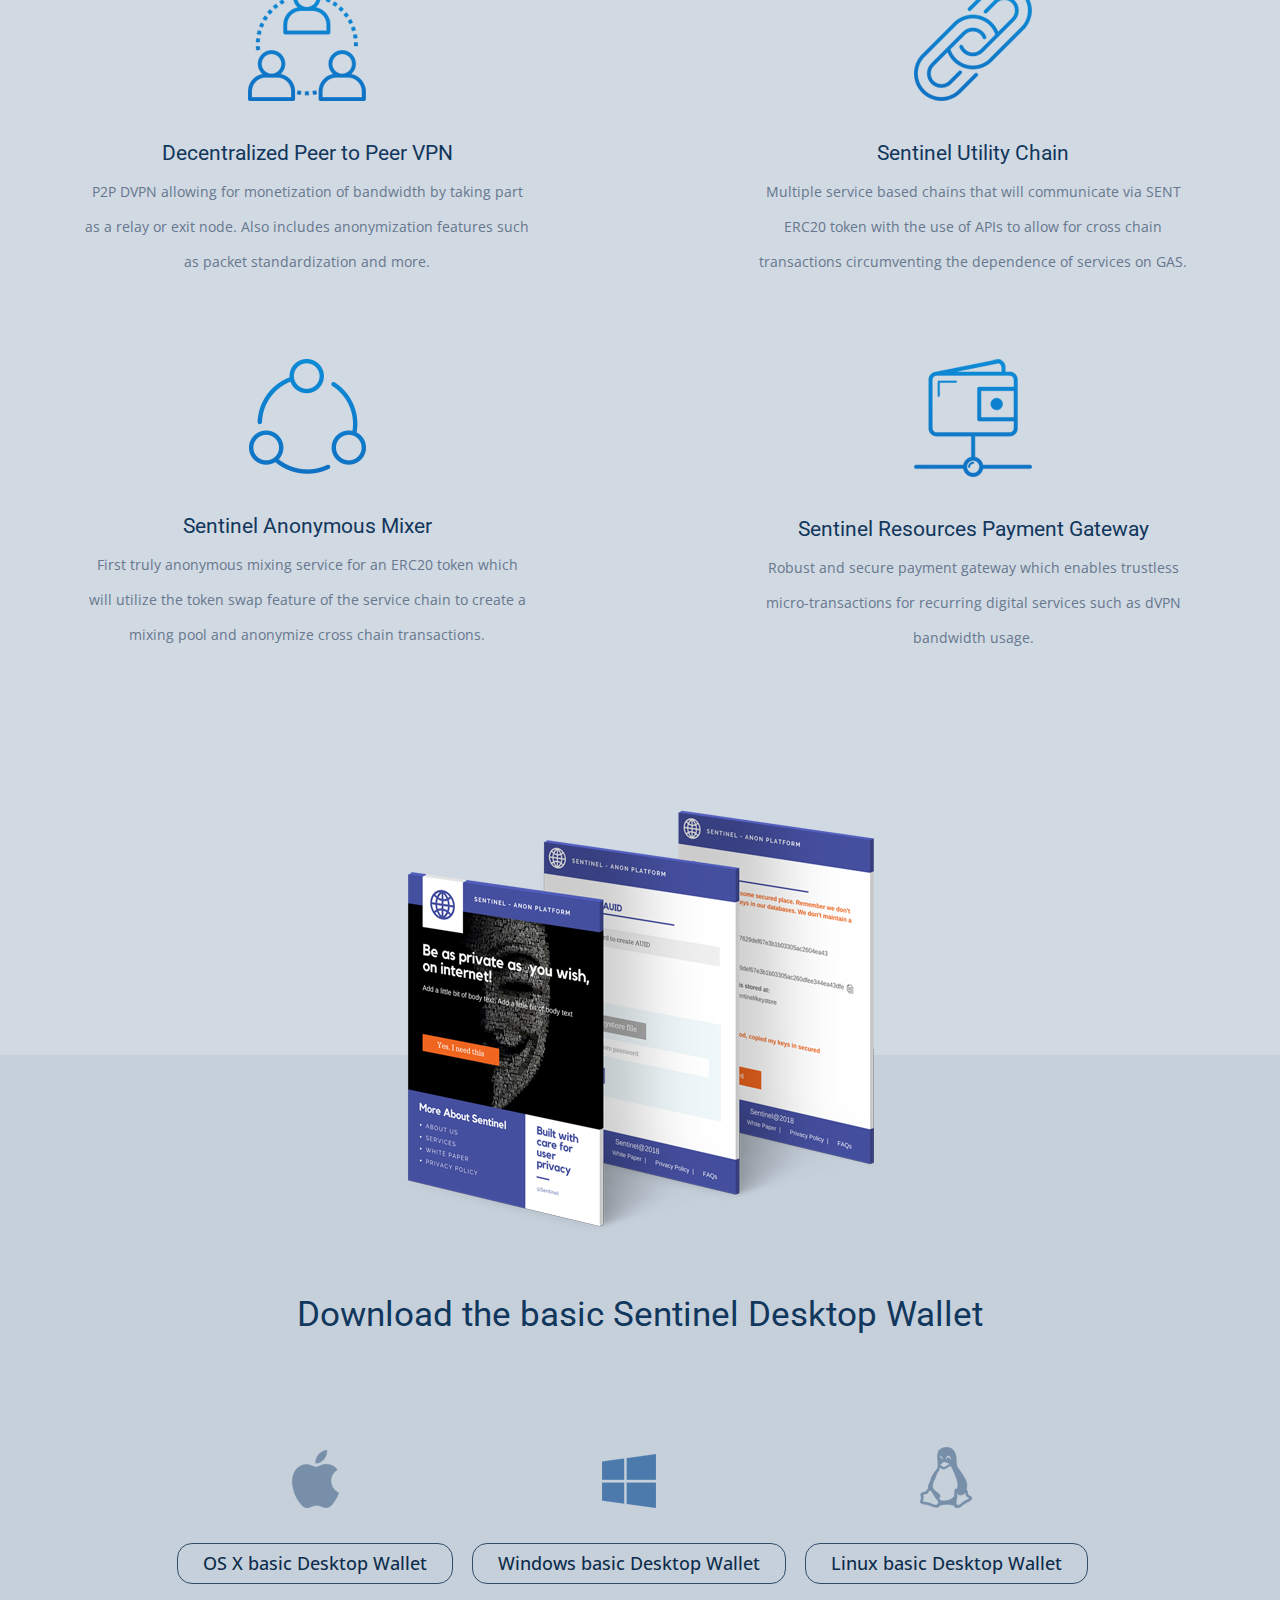
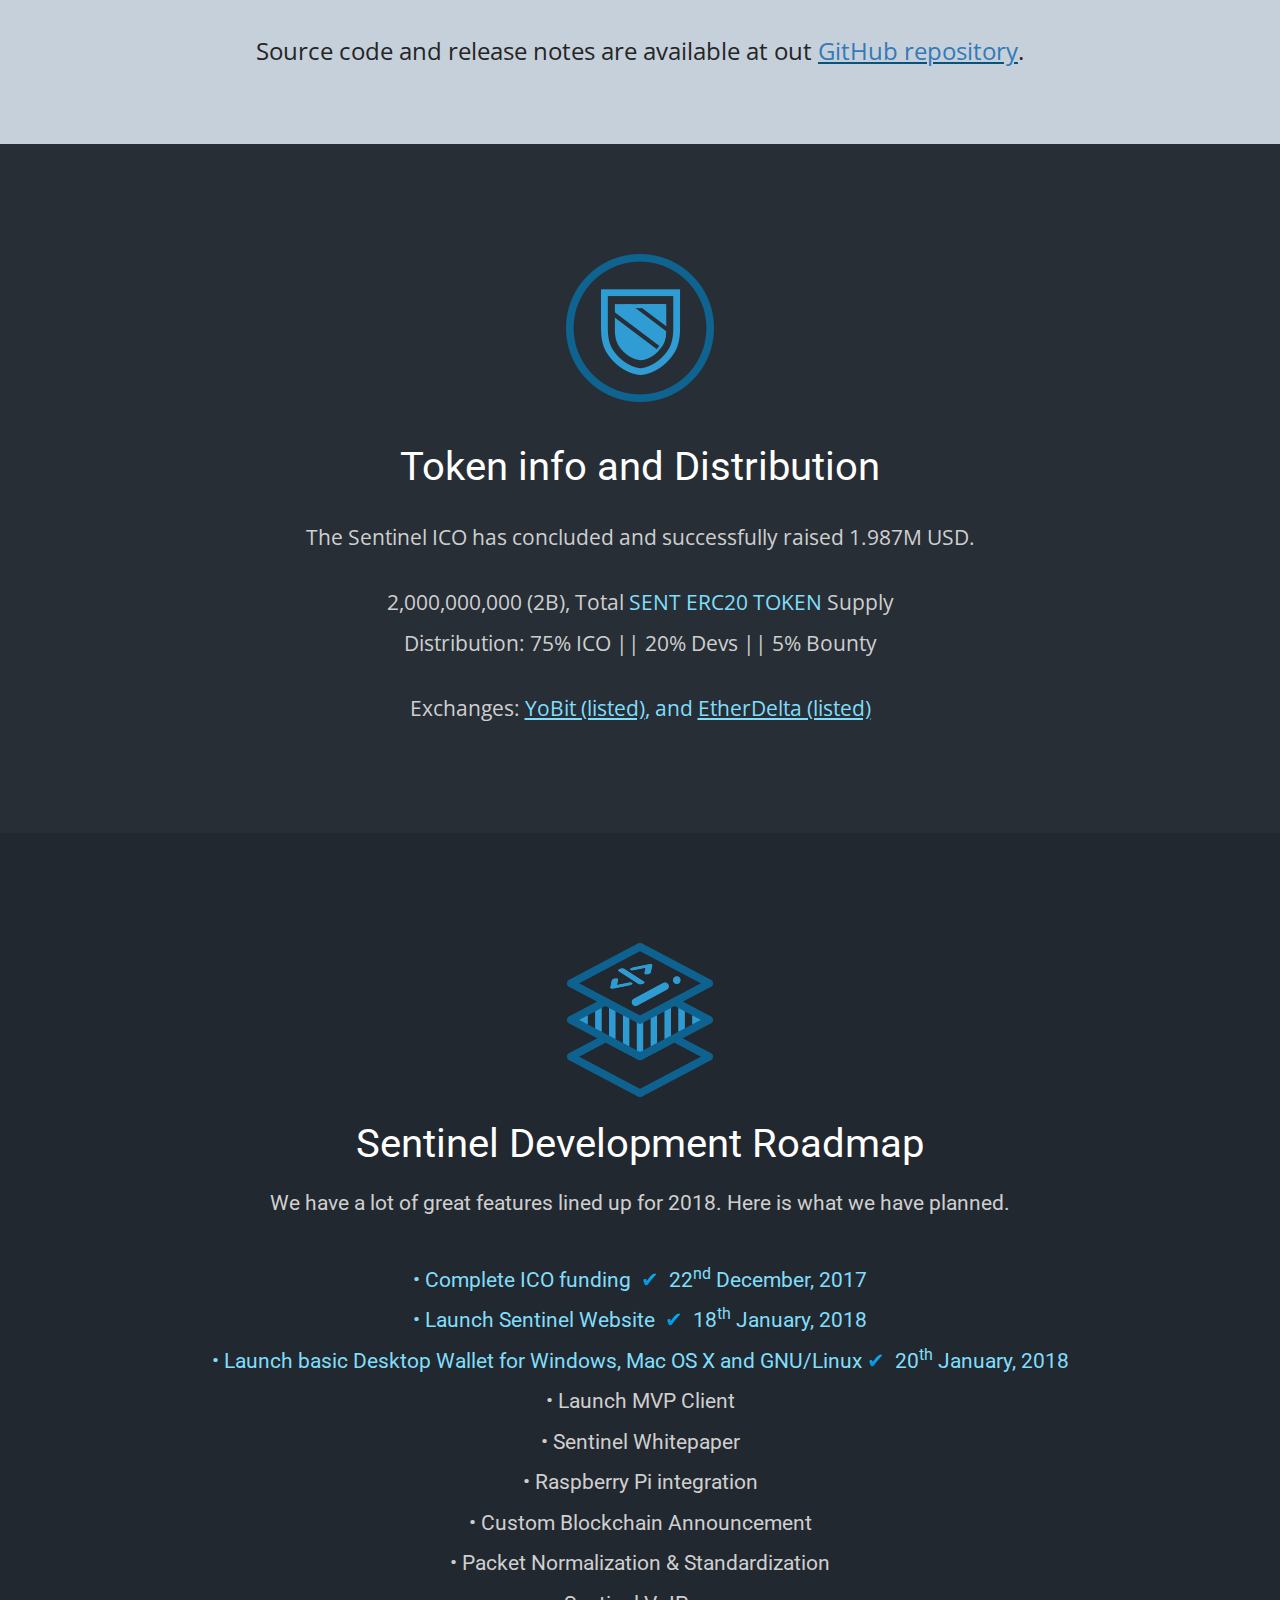
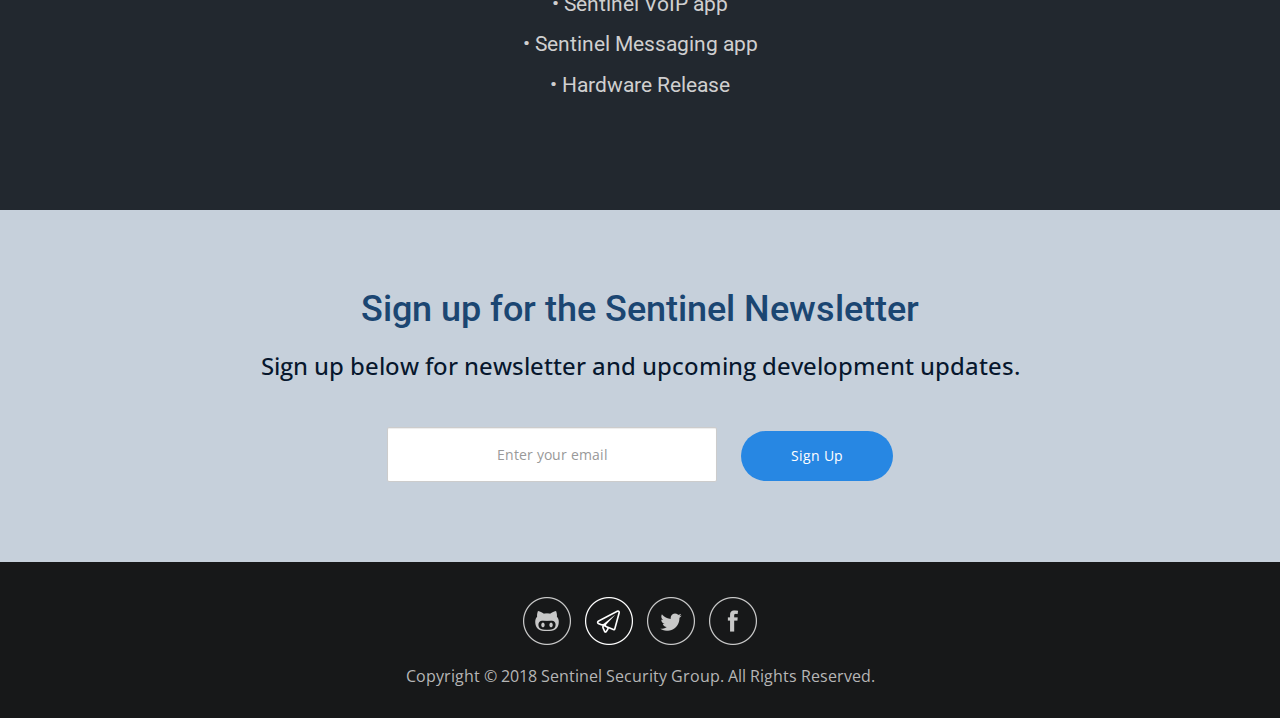
==== commit aa1b9946: "latest updated designs" ====
--- a/index.html
+++ b/index.html
@@ -31,6 +31,14 @@
     <!--[if lt IE 9]>
 		<script type="text/javascript" src="html5shiv.js"></script>
 		<![endif]-->
+	<!-- Global site tag (gtag.js) - Google Analytics -->
+	<script async src="https://www.googletagmanager.com/gtag/js?id=UA-112741757-1"></script>
+	<script>
+  		window.dataLayer = window.dataLayer || [];
+  		function gtag(){dataLayer.push(arguments);}
+  		gtag('js', new Date());
+		gtag('config', 'UA-112741757-1');
+	</script>
 </head>
 
 <body class="sentinel">
@@ -40,23 +48,14 @@
     <header id="header">
         <div class="container">
             <div id="logo" class="">
-                <a href="index.html"><img src="img/logo.png" class="img-responsive logo" alt="" title="" /></img></a>
+                <a href="index.html"><img src="img/logo.png" class="img-responsive logo" alt="Sentinel Security Group" title="Sentinel Security Group" /></img></a>
             </div>
             <nav id="nav-menu-container">
-
                 <ul class="nav-menu footer_list">
-                    <a href="https://github.com/sentinel-official">
-                        <li><img src="img/social_icon1.png" /></li>
-                    </a>
-                    <a href="#">
-                        <li><img src="img/social_icon2.png" /></li>
-                    </a>
-                    <a href="https://www.facebook.com/SentinelGroup.io/">
-                        <li><img src="img/social_icon3.png" /></li>
-                    </a>
-                    <a href="https://twitter.com/SentinelGroupio">
-                        <li><img src="img/social_icon4.png" /></li>
-                    </a>
+                     <li><a id="github" href="https://github.com/sentinel-official" target="new"></a></li>
+					  <li><a id="telegram" href="https:/t.me/sentinelsecuritygroup" target="new"></a></li>
+					 <li> <a id="twitter" href="https://www.facebook.com/SentinelGroup.io/" target="new"></a></li>
+					  <li><a id="facebook" href="https://twitter.com/SentinelGroupio" target="new"></a></li>
                 </ul>
             </nav>
             <!-- #nav-menu-container -->
@@ -116,7 +115,7 @@
                     <h1 class="activity_count">5</h1>
                 </li>
             </ul>
-            <h4 class="github_des font_opensans">Check out our <span class="sky_blue_color"><a href="#">GitHub repository</a></span> - Sentinel is an open-source and transparent project.</h4>
+            <h4 class="github_des font_opensans">Check out our <span class="sky_blue_color"><a href="https://github.com/sentinel-official/" target="new">GitHub repository</a></span> - Sentinel is an open-source and transparent project.</h4>
         </div>
 		
     </section>
@@ -129,7 +128,7 @@
                     <div class="second_section_list">
                         <div class="second_section_list_sub text-center">
                             <div class="text-center">
-                                <img src="img/icon_people.png" class="img-responsive img_block" />
+                                <img src="img/icon_people.png" alt="" class="img-responsive img_block" />
                             </div>
                             <h3 class="font_roboto blue_color heading_vpn">Decentralized Peer to Peer VPN</h3>
                             <h5 class="sub_headp font_opensans">P2P DVPN allowing for monetization of bandwidth by taking part as a relay or exit node. Also includes anonymization features such as packet standardization and more.</h5>
@@ -138,7 +137,7 @@
                     <div class="second_section_list right_side">
                         <div class="second_section_list_sub text-center">
                             <div class="text-center">
-                                <img src="img/icon_utilitychain.png" class="img-responsive img_block" />
+                                <img src="img/icon_utilitychain.png" alt="" class="img-responsive img_block" />
                             </div>
                             <h3 class="font_roboto blue_color heading_vpn">Sentinel Utility Chain</h3>
                             <h5 class="sub_headp font_opensans">Multiple service based chains that will communicate via SENT ERC20 token with the use of APIs to allow for cross chain transactions circumventing the dependence of services on GAS.</h5>
@@ -148,7 +147,7 @@
                     <div class="second_section_list right_side">
                         <div class="second_section_list_sub text-center">
                             <div class="text-center">
-                                <img src="img/icon_paymentgateway.png" class="img-responsive img_block" />
+                                <img src="img/icon_paymentgateway.png" alt="" class="img-responsive img_block" />
                             </div>
                             <h3 class="font_roboto blue_color heading_vpn">Sentinel Resources Payment Gateway</h3>
                             <h5 class="sub_headp font_opensans">Robust and secure payment gateway which enables trustless micro-transactions for recurring digital services such as dVPN bandwidth usage.</h5>
@@ -157,7 +156,7 @@
                     <div class="second_section_list">
                         <div class="second_section_list_sub text-center">
                             <div class="text-center">
-                                <img src="img/icon_anonymous.png" class="img-responsive img_block" />
+                                <img src="img/icon_anonymous.png" alt="" class="img-responsive img_block" />
                             </div>
                             <h3 class="font_roboto blue_color heading_vpn">Sentinel Anonymous Mixer</h3>
                             <h5 class="sub_headp font_opensans">First truly anonymous mixing service for an ERC20 token which will utilize the token swap feature of the service chain to create a mixing pool and anonymize cross chain transactions.</h5>
@@ -166,7 +165,7 @@
                 </div>
             </div>
         </div>
-        <img class="img-responsive sentinetal_img" src="img/download_sentinental.png" />
+        <img class="img-responsive sentinel_img" alt="" src="img/download_sentinental.png" />
     </section>
     <section class="mvp_client background">
         <div class="container">
@@ -218,7 +217,6 @@
 							  <p class="subint li_headit font_opensans">Distribution: 75% ICO || 20% Devs || 5% Bounty</p>
 						  </div>
                          <p class="subint li_headit font_opensans">Exchanges: <span class="sky_blue_color"><a href="https://yobit.net/en/trade/SENT/BTC" target="new">YoBit (listed)</a>, <span class="sky_blue_color"</a> and <a href="https://etherdelta.com/#0xa44e5137293e855b1b7bc7e2c6f8cd796ffcb037-ETH" target="new"><span class="sky_blue_color">EtherDelta (listed)</a></span></p>
-
                     </div>
                 </div>
             </div>
@@ -235,7 +233,6 @@
                             <h5 class="font_roboto">We have a lot of great features lined up for 2018. Here is what we have planned.</h5>
                         </div>
                         <div class="sub_heading_main">
-
                             <p class="sky_blue_color list_subhead">&#8226; Complete ICO funding <span class="blue_text">&nbsp;&#x2714;&nbsp;</span> 22<sup>nd</sup> December, 2017</p>
                             <p class="sky_blue_color list_subhead">&#8226; Launch Sentinel Website <span class="blue_text">&nbsp;&#x2714;&nbsp;</span> 18<sup>th</sup> January, 2018</p>
                            <p class="sky_blue_color list_subhead">&#8226; Launch basic Desktop Wallet for Windows, Mac OS X and GNU/Linux<span class="blue_text">&nbsp;&#x2714;&nbsp;</span> 20<sup>th</sup> January, 2018</p>
@@ -250,7 +247,6 @@
                         </div>
                     </div>
                 </div>
-
             </div>
         </div>
     </section>
@@ -272,10 +268,10 @@
 </section>
 <section class="footer_section">
 	<ul class="footer_list">
-		  <a href="https://github.com/sentinel-official"><li><img src="img/social_icon1.png"/></li></a>
-		  <a href="#"><li><img src="img/social_icon2.png"/></li></a>
-		  <a href="https://www.facebook.com/SentinelGroup.io/"><li><img src="img/social_icon3.png"/></li></a>
-		  <a href="https://twitter.com/SentinelGroupio"><li><img src="img/social_icon4.png"/></li></a>
+					<li><a id="github" href="https://github.com/sentinel-official" target="new"></a></li>
+					  <li><a id="telegram" href="https:/t.me/sentinelsecuritygroup" target="new"></a></li>
+					 <li> <a id="twitter" href="https://www.facebook.com/SentinelGroup.io/" target="new"></a></li>
+					  <li><a id="facebook" href="https://twitter.com/SentinelGroupio" target="new"></a></li>
 		  <p class="font_opensans copyright">Copyright &#169; 2018 Sentinel Security Group. All Rights Reserved. </p>
 	</ul>
 	
--- a/css/style.css
+++ b/css/style.css
@@ -21,6 +21,30 @@
 }
  .sentinel .token_head {
      margin-bottom: 20px;
+}
+.sentinel .footer_list li a {
+    float: left;
+    height: 48px;
+    overflow: hidden;
+    text-indent: -9999px;
+    width: 48px;
+    background: url(../img/social_sprite.png);
+}
+.sentinel .footer_list #github {
+    transition: all 0.5s ease-in-out;
+    background-position: 0px 0px;
+}
+.sentinel .footer_list #telegram {
+    transition: all 0.5s ease-in-out;
+    background-position: -61px 0px;
+}
+.sentinel .footer_list #twitter {
+    transition: all 0.5s ease-in-out;
+    background-position: -122px 0px;
+}
+.sentinel .footer_list #facebook {
+    transition: all 0.5s ease-in-out;
+    background-position: -183px 0px;
 }
  .sentinel .first_section {
 	
@@ -521,7 +545,7 @@
 	     font-size: 20pt;
      font-weight: 400;
 }
- .sentinel .sentinetal_img {
+ .sentinel .sentinel_img {
      position: absolute;
      right: 0;
      left: 0;
@@ -757,7 +781,7 @@
          line-height: 2;
          font-size: 14px;
     }
-     .sentinel .sentinetal_img {
+     .sentinel .sentinel_img {
          position: absolute;
          right: 0;
          left: 0;
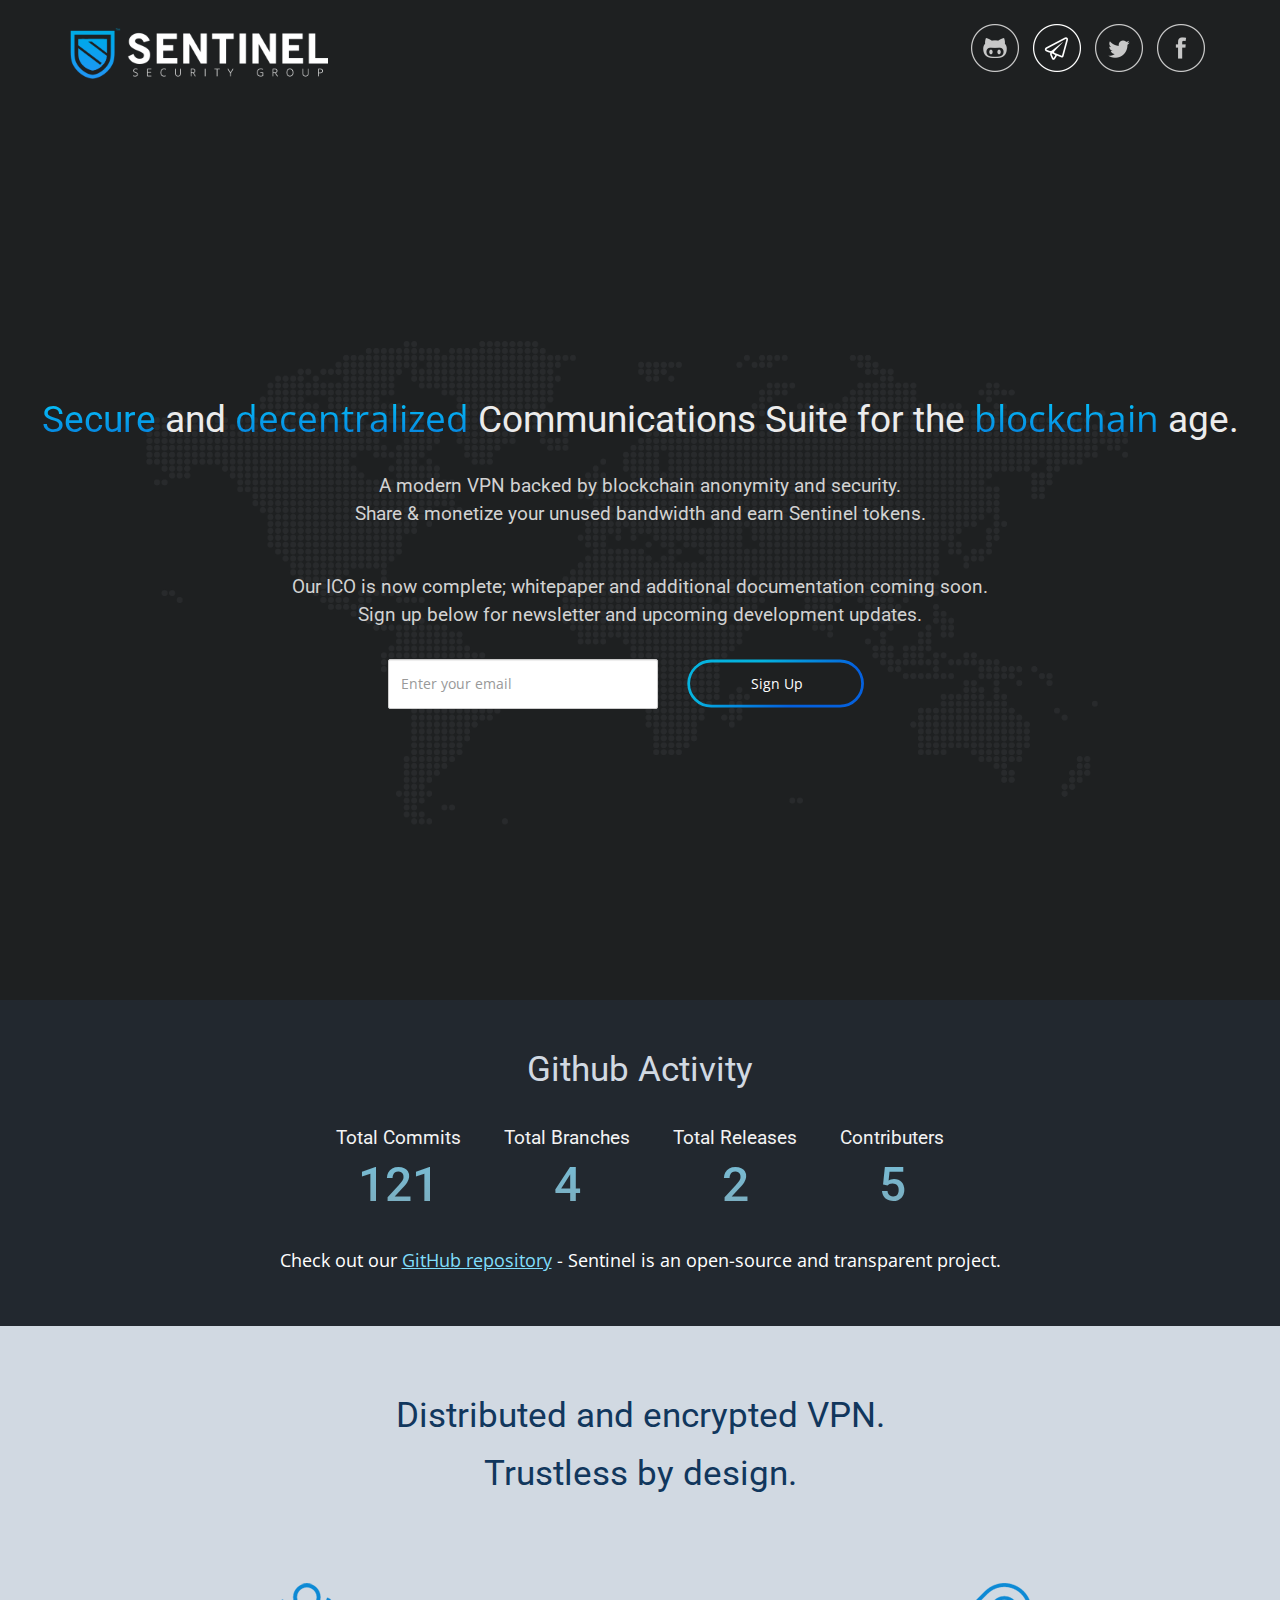
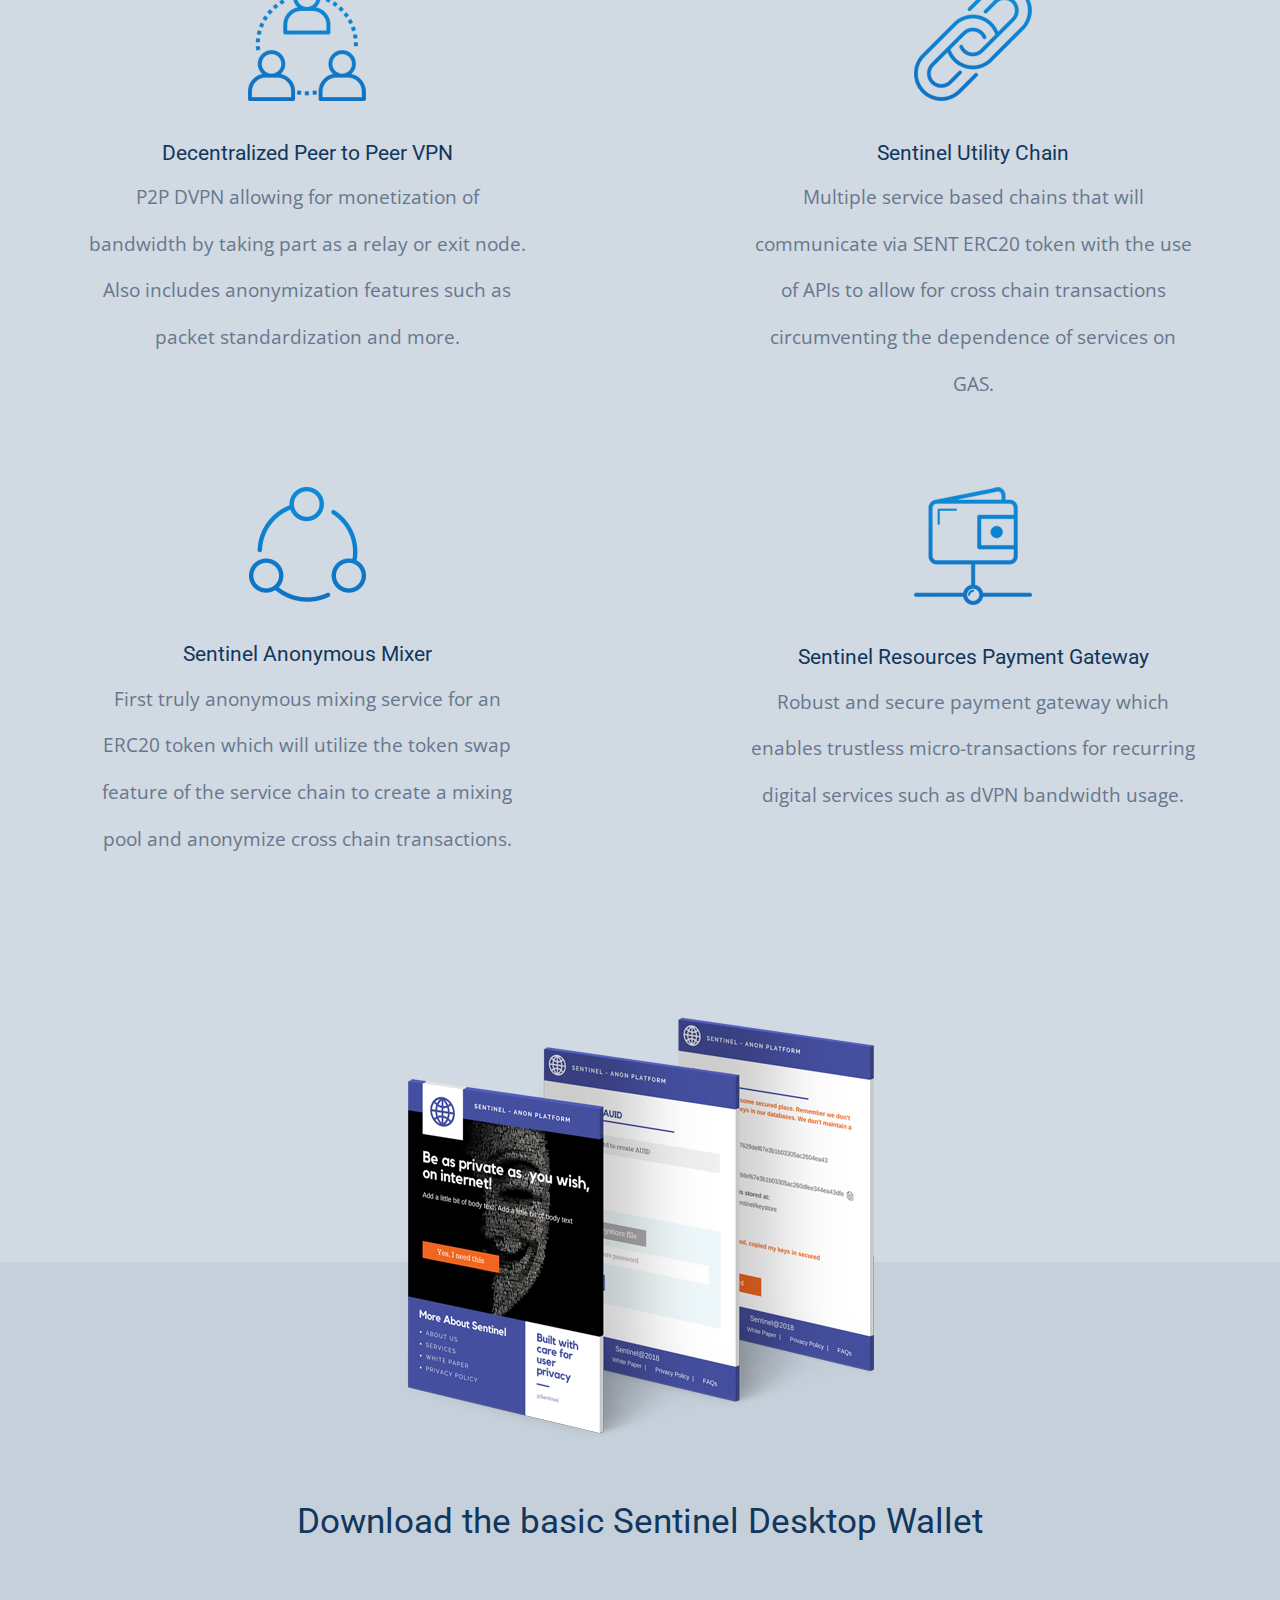
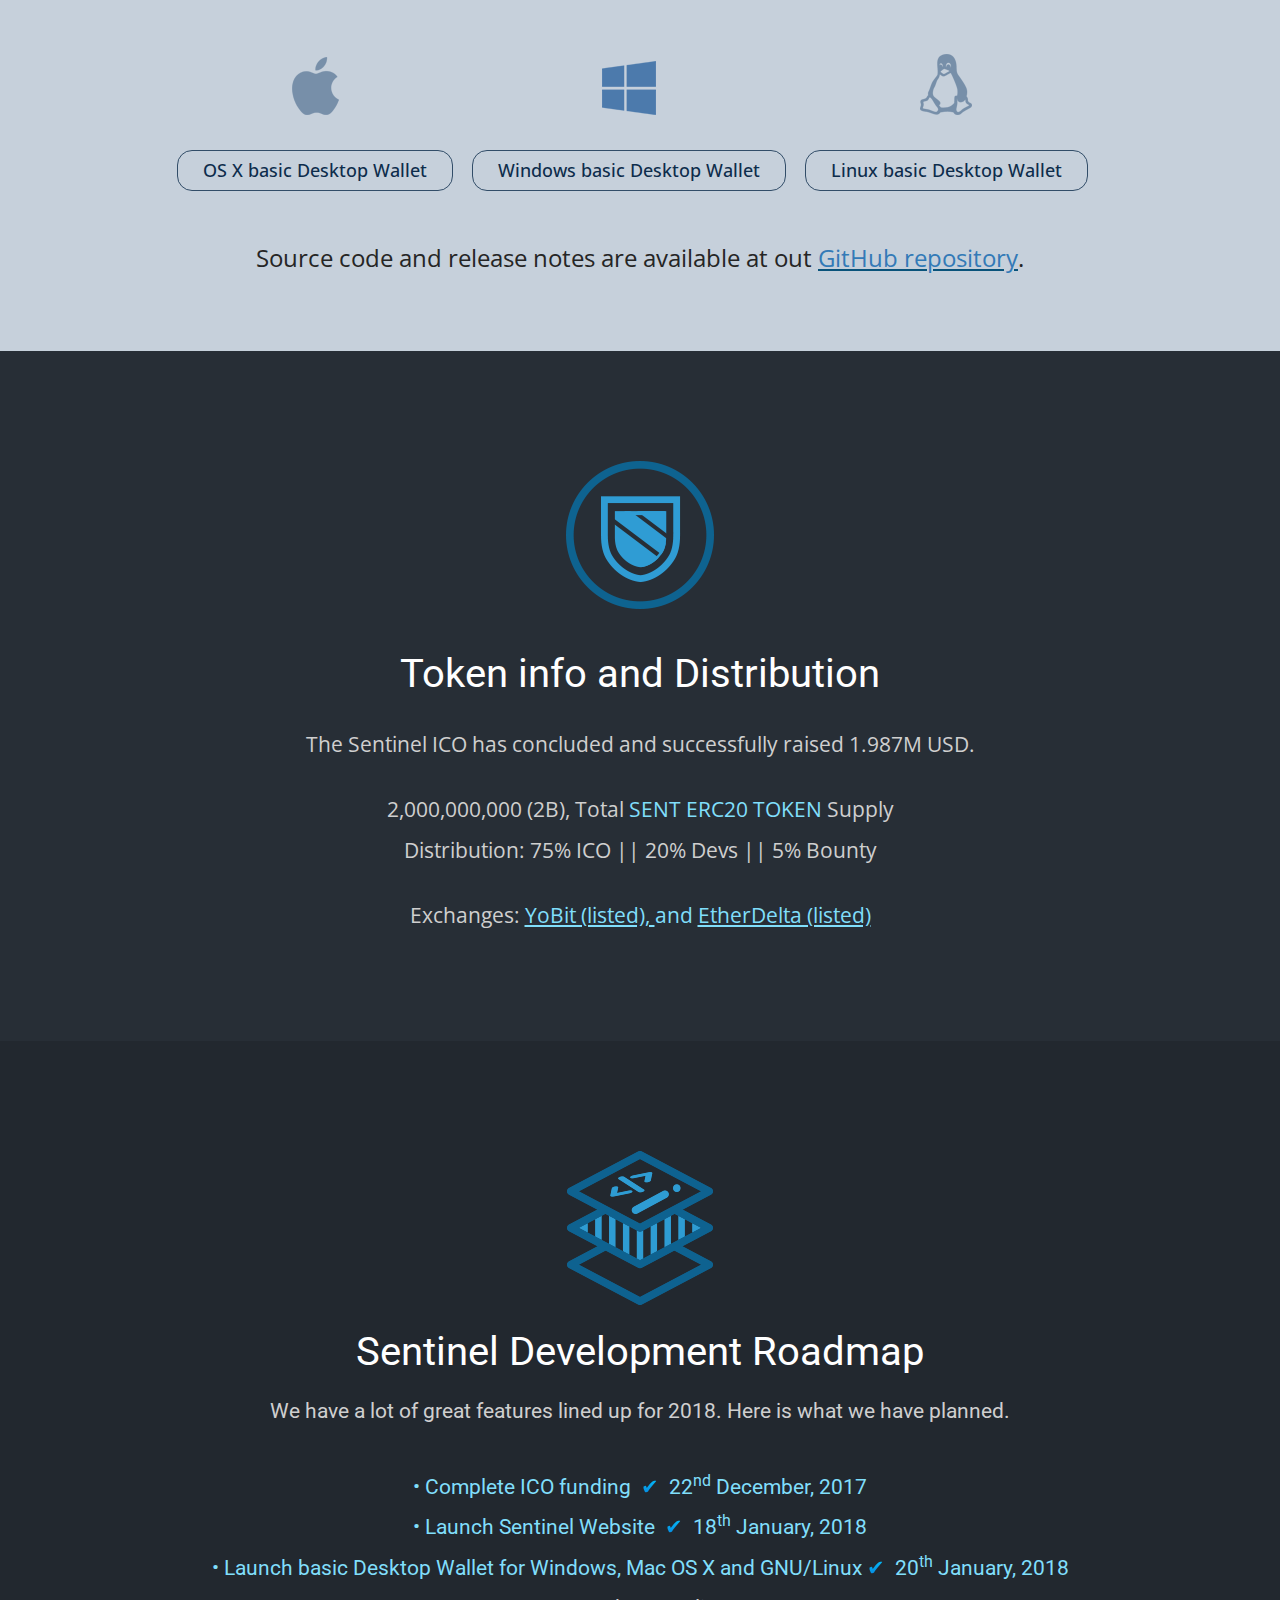
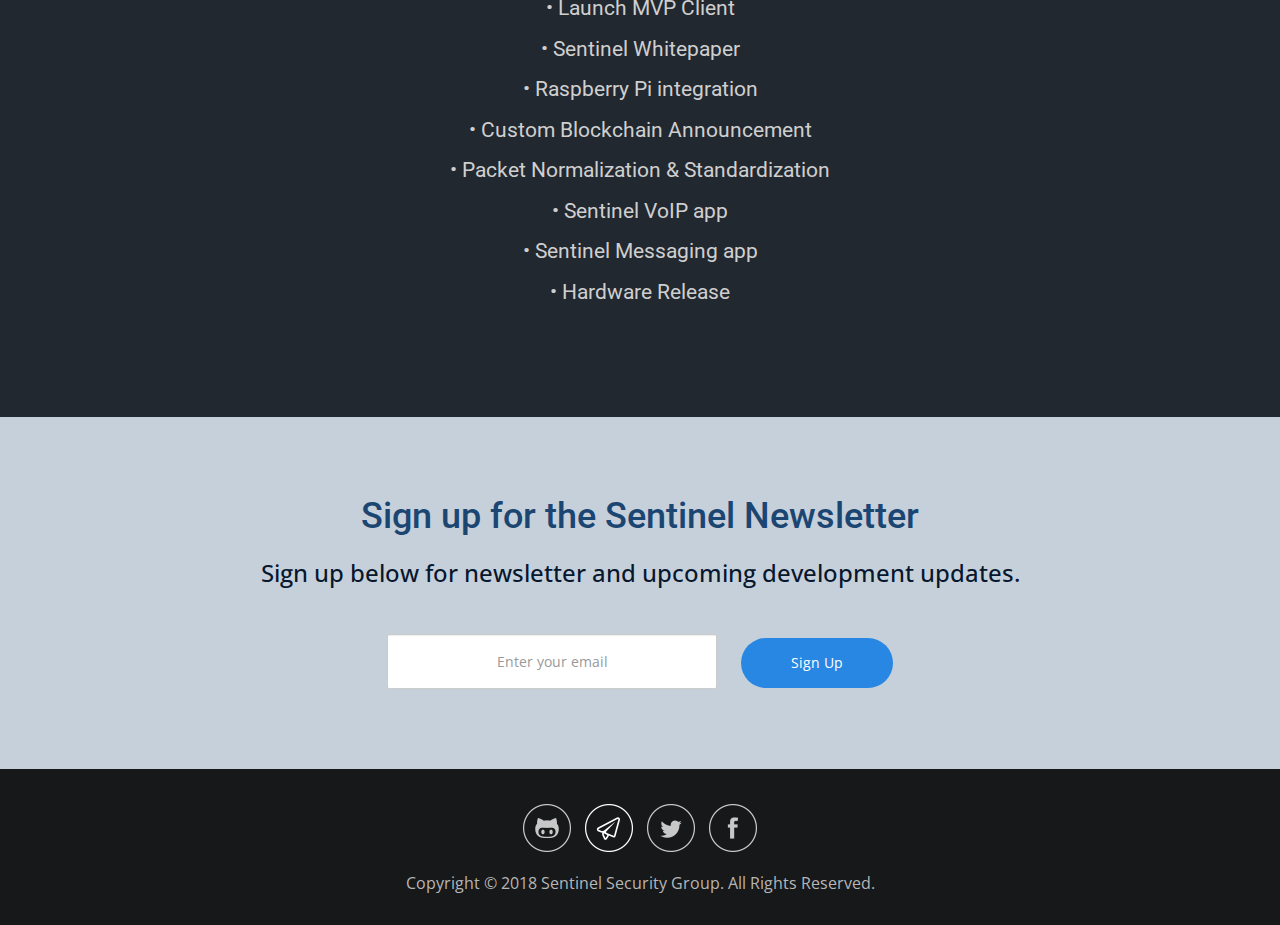
==== commit 971b3cd4: "Mobile Issues and content Changes" ====
--- a/index.html
+++ b/index.html
@@ -48,14 +48,14 @@
     <header id="header">
         <div class="container">
             <div id="logo" class="">
-                <a href="index.html"><img src="img/logo.png" class="img-responsive logo" alt="Sentinel Security Group" title="Sentinel Security Group" /></img></a>
+                <a href="index.html" target="new"><img src="img/logo.png" class="img-responsive logo" alt="Sentinel Security Group" title="Sentinel Security Group" /></img></a>
             </div>
             <nav id="nav-menu-container">
                 <ul class="nav-menu footer_list">
-                     <li><a id="github" href="https://github.com/sentinel-official" target="new"></a></li>
-					  <li><a id="telegram" href="https:/t.me/sentinelsecuritygroup" target="new"></a></li>
-					 <li> <a id="twitter" href="https://www.facebook.com/SentinelGroup.io/" target="new"></a></li>
-					  <li><a id="facebook" href="https://twitter.com/SentinelGroupio" target="new"></a></li>
+                     <li><a target="new" id="github" href="https://github.com/sentinel-official" target="new"></a></li>
+					  <li><a target="new" id="telegram" href="https:/t.me/sentinelsecuritygroup" target="new"></a></li>
+					 <li> <a target="new" id="twitter" href="https://www.facebook.com/SentinelGroup.io/" target="new"></a></li>
+					  <li><a target="new" id="facebook" href="https://twitter.com/SentinelGroupio" target="new"></a></li>
                 </ul>
             </nav>
             <!-- #nav-menu-container -->
@@ -115,7 +115,7 @@
                     <h1 class="activity_count">5</h1>
                 </li>
             </ul>
-            <h4 class="github_des font_opensans">Check out our <span class="sky_blue_color"><a href="https://github.com/sentinel-official/" target="new">GitHub repository</a></span> - Sentinel is an open-source and transparent project.</h4>
+            <h4 target="new" class="github_des font_opensans">Check out our <span class="sky_blue_color"><a href="https://github.com/sentinel-official/" target="new">GitHub repository</a></span> - Sentinel is an open-source and transparent project.</h4>
         </div>
 		
     </section>
@@ -216,7 +216,7 @@
 							  <p class="subint li_headit font_opensans">2,000,000,000 (2B), Total <span class="sky_blue_color">SENT ERC20 TOKEN</span> Supply</p>
 							  <p class="subint li_headit font_opensans">Distribution: 75% ICO || 20% Devs || 5% Bounty</p>
 						  </div>
-                         <p class="subint li_headit font_opensans">Exchanges: <span class="sky_blue_color"><a href="https://yobit.net/en/trade/SENT/BTC" target="new">YoBit (listed)</a>, <span class="sky_blue_color"</a> and <a href="https://etherdelta.com/#0xa44e5137293e855b1b7bc7e2c6f8cd796ffcb037-ETH" target="new"><span class="sky_blue_color">EtherDelta (listed)</a></span></p>
+                         <p class="subint li_headit font_opensans">Exchanges: <span class="sky_blue_color"><a  target="new" href="https://yobit.net/en/trade/SENT/BTC" target="new">YoBit (listed), <span class="sky_blue_color"></a> and <a target="new" href="https://etherdelta.com/#0xa44e5137293e855b1b7bc7e2c6f8cd796ffcb037-ETH" target="new"><span class="sky_blue_color">EtherDelta (listed)</a></span></p>
                     </div>
                 </div>
             </div>
--- a/css/style.css
+++ b/css/style.css
@@ -54,7 +54,7 @@
     height: 100vh;
     background: url(../img/map.png) top center;
     background-size: cover;
-	 margin-top: 50px;
+	     margin-top: 70px;
 }
  .sentinel #header {
      padding: 30px 0;
@@ -154,7 +154,7 @@
          margin-top: 45px;
 }
  .sentinel .email_id {
-     width: 300px;
+     width: 270px;
      height: 50px;
      display: inline-block;
      border-radius: 2px;
@@ -218,6 +218,7 @@
      color: #66778e;
      margin-bottom: 0;
      line-height: 2.5;
+	 font-size: 14pt;
      font-weight: 400;
 }
  .sentinel .fo_secmargin {
@@ -542,7 +543,7 @@
 /* Trust less design css starts here */
  .sentinel .heading_vpn {
      margin-top: 40px;
-	     font-size: 20pt;
+	     font-size: 22pt;
      font-weight: 400;
 }
  .sentinel .sentinel_img {
@@ -688,7 +689,7 @@
      .sentinel .first_section_div {
          margin: auto;
          position: relative;
-         padding: 30px;
+         padding: 0 15px;
          padding-bottom: 25px;
     }
      .sentinel .signup_section {
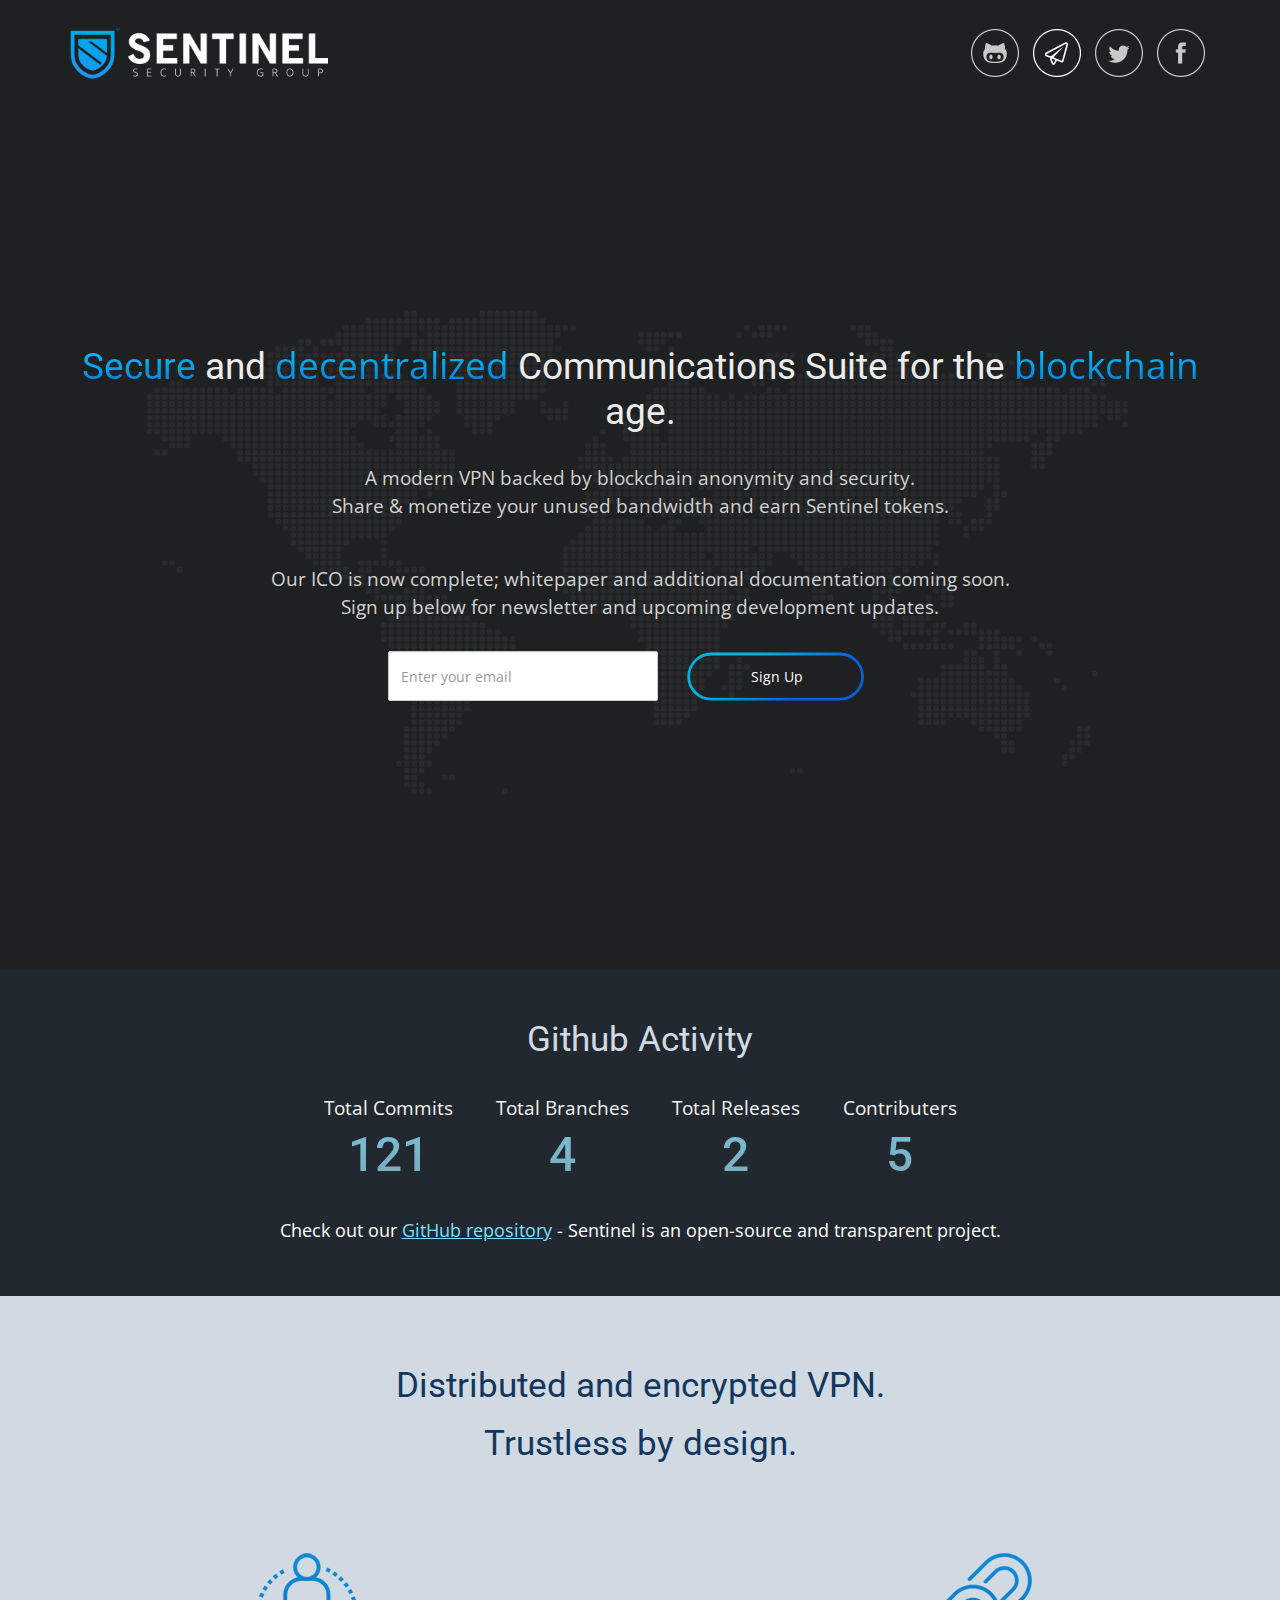
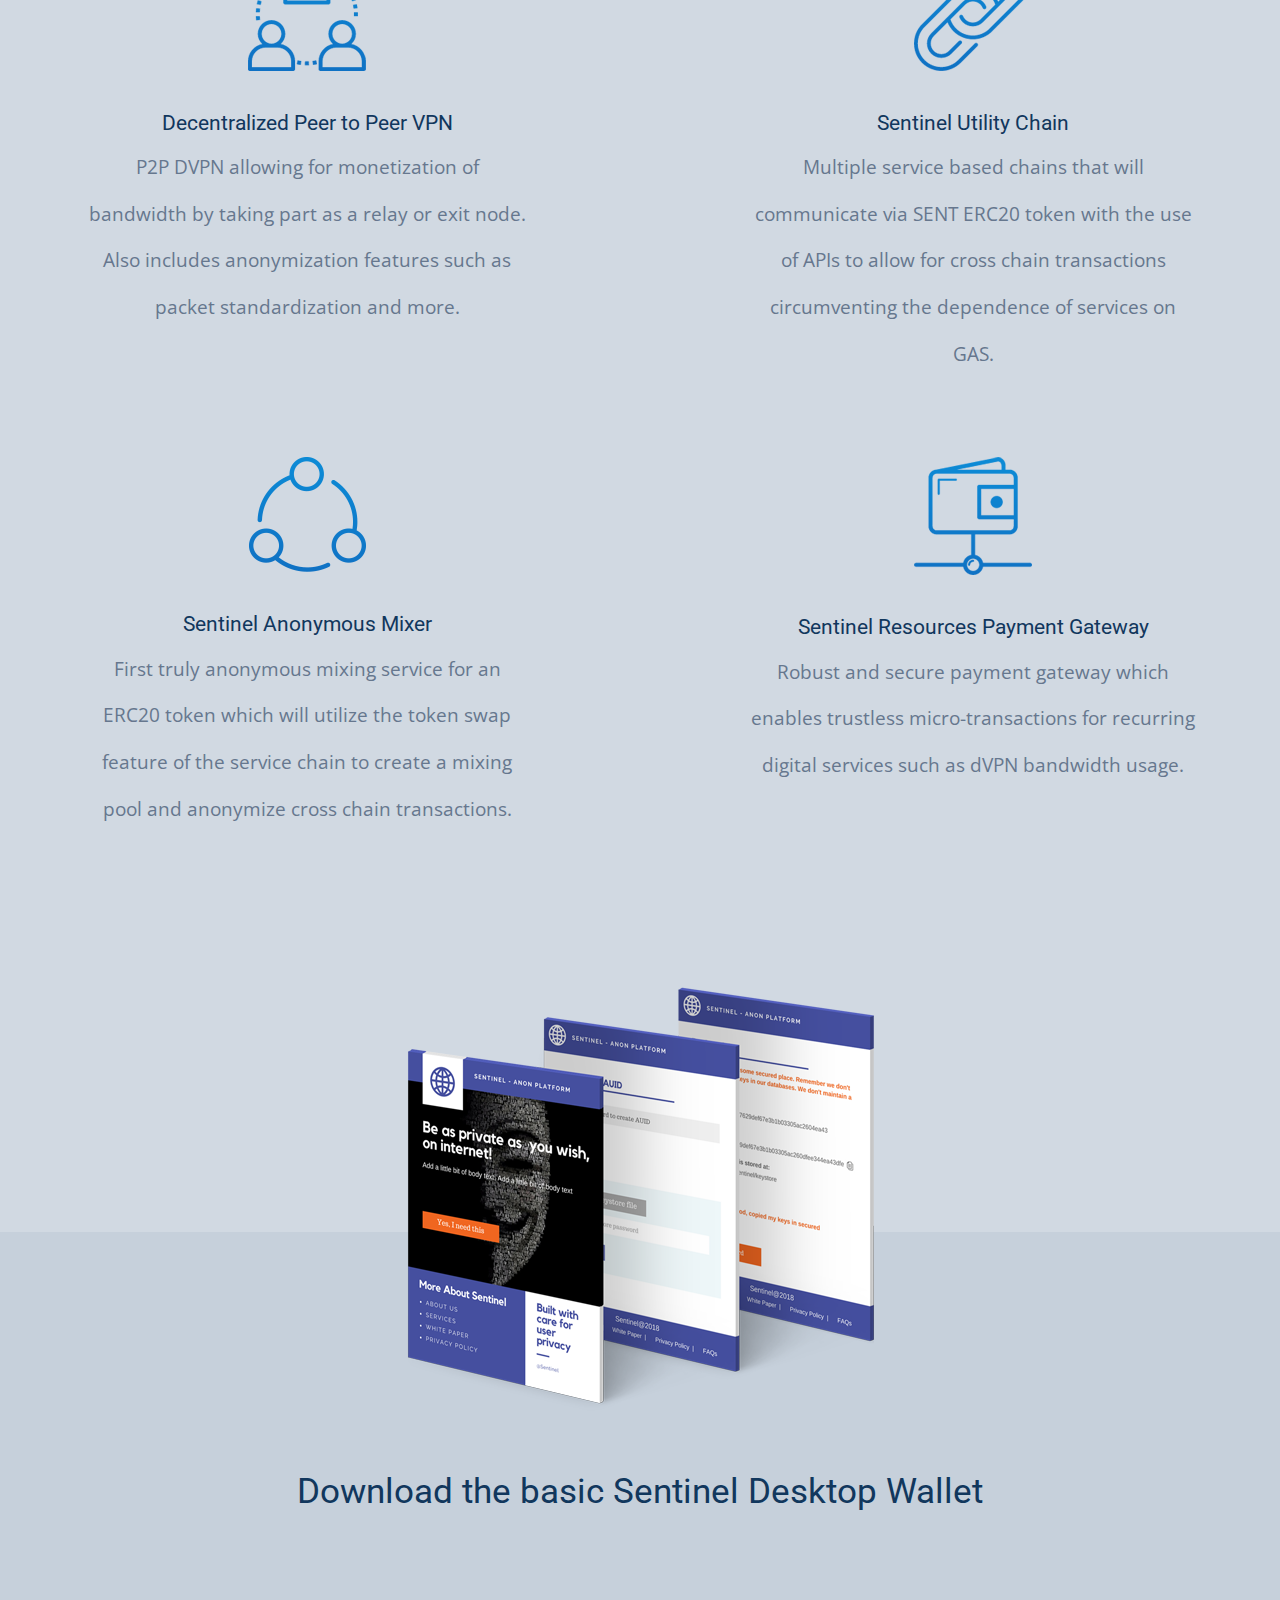
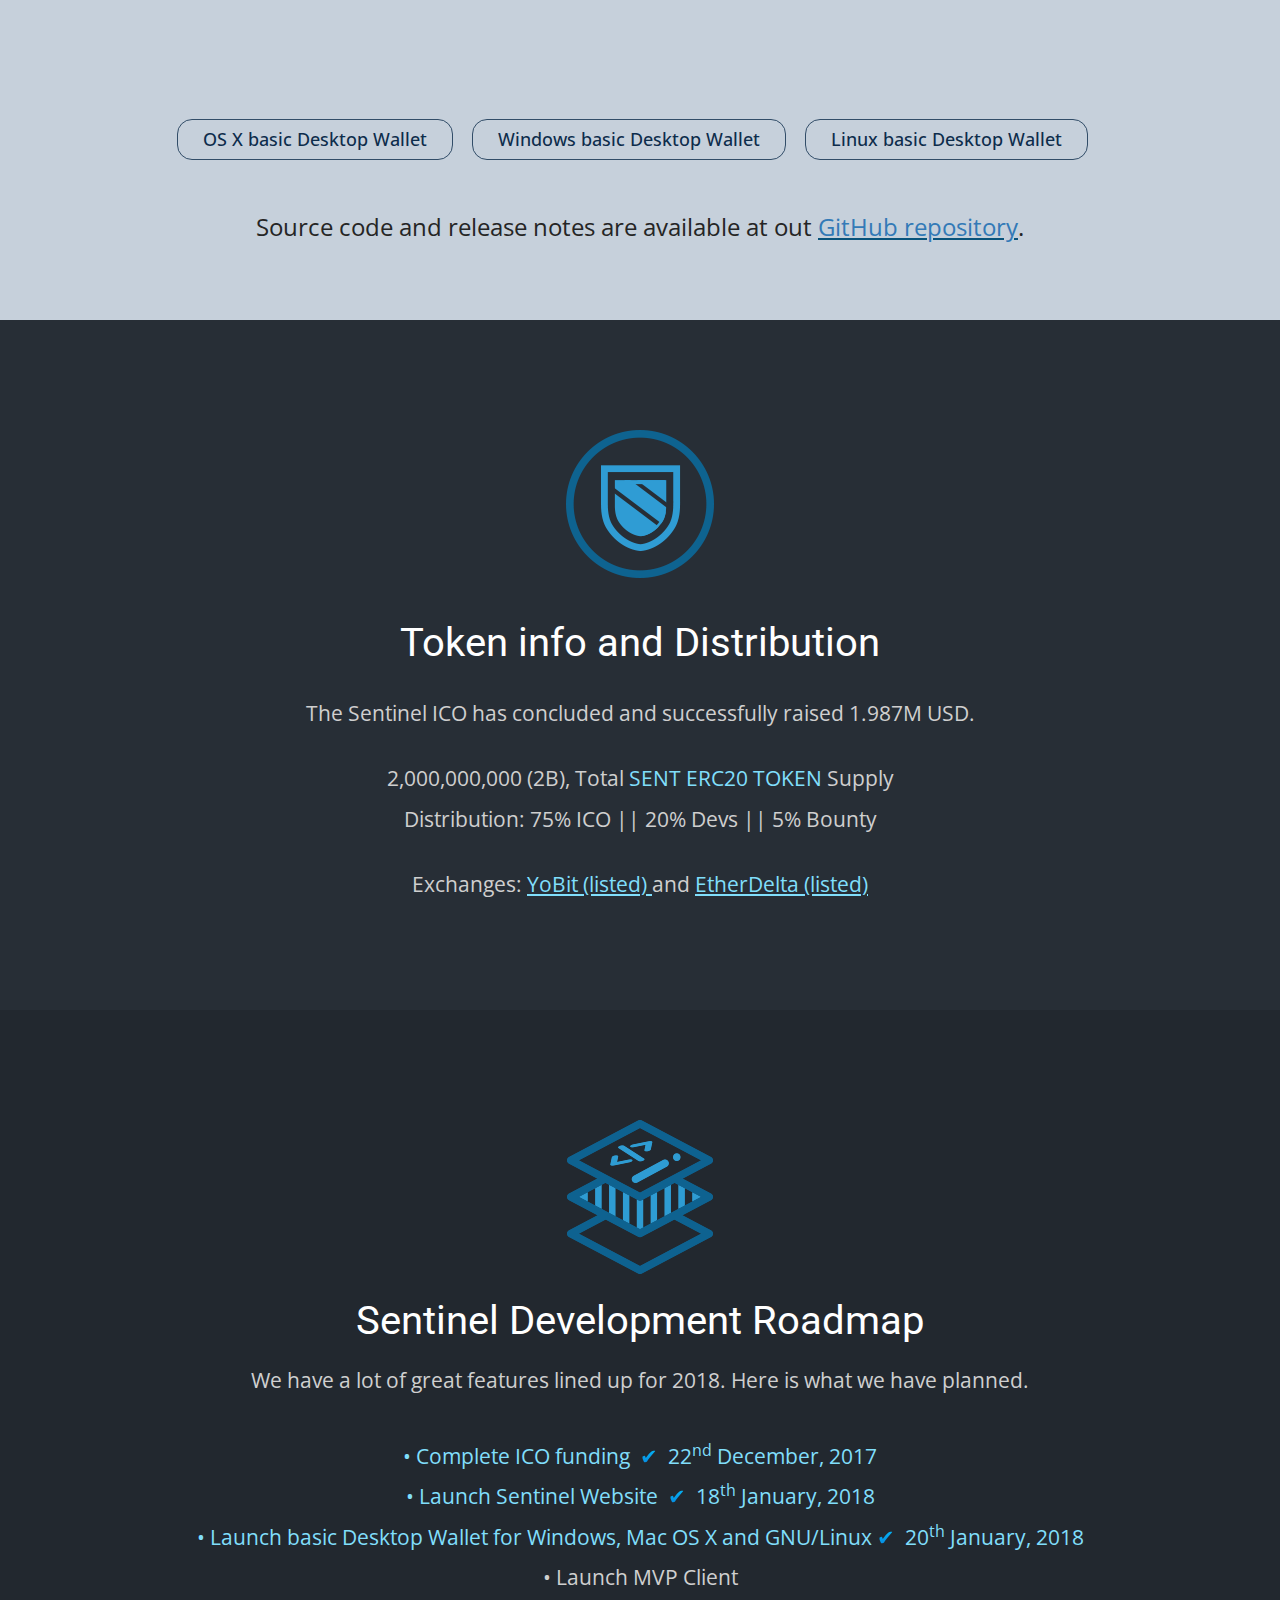
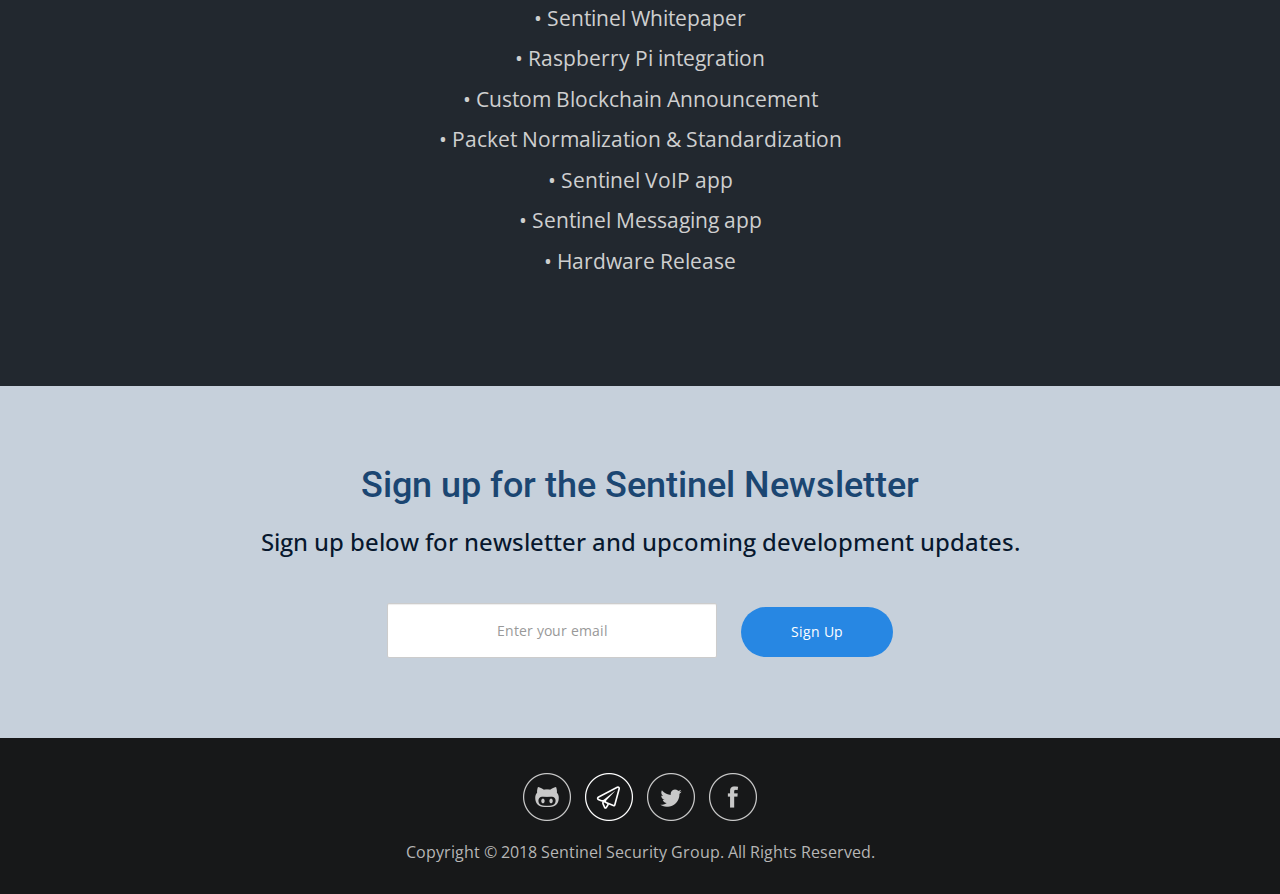
==== commit 283b7cf1: "Updated Font-family and Design Issues" ====
--- a/index.html
+++ b/index.html
@@ -69,10 +69,10 @@
                  <h1 class="main_head font_roboto">
                     <span class="blue_text font_roboto">Secure</span> and <span class="blue_text font_opensans">decentralized</span> Communications Suite for the <span class="blue_text font_opensans">blockchain</span> age.
                 </h1>
-               <h5 class="font_roboto main_head_sub">A modern VPN backed by blockchain anonymity and security.<br> Share &amp; monetize your unused bandwidth and earn Sentinel tokens.</h5>
+               <h5 class="font_opensans main_head_sub">A modern VPN backed by blockchain anonymity and security.<br> Share &amp; monetize your unused bandwidth and earn Sentinel tokens.</h5>
                 <div class="signup_section">
-                    <h5 class="font_roboto main_head_sub">Our ICO is now complete; whitepaper and additional documentation coming soon.<br>Sign up below for newsletter and upcoming development updates.</h5>
-                    <h5 class="font_roboto main_head_sub"></h5>
+                    <h5 class="font_opensans main_head_sub">Our ICO is now complete; whitepaper and additional documentation coming soon.<br>Sign up below for newsletter and upcoming development updates.</h5>
+                    <h5 class="font_opensans main_head_sub"></h5>
                 </div>
                 <div class="form-group">
 
@@ -97,22 +97,22 @@
     <section class="github_activity" id="next_section">
         <div class="phone_drawing">
             <ul class="tiles font_roboto">
-                <h2 class="section_head">Github Activity</h2>
-                <li>
-                    <h6 class="activity_list">Total Commits</h6>
-                    <h1 class="activity_count">121</h1>
-                </li>
-                <li>
-                    <h6 class="activity_list">Total Branches</h6>
-                    <h1 class="activity_count">4</h1>
-                </li>
-                <li>
-                    <h6 class="activity_list">Total Releases</h6>
-                    <h1 class="activity_count">2</h1>
-                </li>
-                <li>
-                    <h6 class="activity_list">Contributers</h6>
-                    <h1 class="activity_count">5</h1>
+                <h2 class="section_head font_roboto">Github Activity</h2>
+                <li>
+                    <h6 class="activity_list font_opensans">Total Commits</h6>
+                    <h1 class="activity_count font_roboto">121</h1>
+                </li>
+                <li>
+                    <h6 class="activity_list font_opensans">Total Branches</h6>
+                    <h1 class="activity_count font_roboto">4</h1>
+                </li>
+                <li>
+                    <h6 class="activity_list font_opensans">Total Releases</h6>
+                    <h1 class="activity_count font_roboto">2</h1>
+                </li>
+                <li>
+                    <h6 class="activity_list font_opensans">Contributers</h6>
+                    <h1 class="activity_count font_roboto">5</h1>
                 </li>
             </ul>
             <h4 target="new" class="github_des font_opensans">Check out our <span class="sky_blue_color"><a href="https://github.com/sentinel-official/" target="new">GitHub repository</a></span> - Sentinel is an open-source and transparent project.</h4>
@@ -178,19 +178,19 @@
                         <ul class="wallet_list">
 						  <a href="https://storage.googleapis.com/sentinel-packages/sentinel-wallet-1.0.0.dmg">
 								<li>
-									<img src="img/wallet2.png"/>
+									<div id="apple"></div>
 									<h4 class="wallet_des font_opensans">OS X basic Desktop Wallet</h4>
 								</li>
 							</a>
 							 <a href="https://storage.googleapis.com/sentinel-packages/SentinelWalletInstaller.exe">
 								<li>
-									<img src="img/wallet3.png"/>
+									<div id="windows"></div>
 									<h4 class="wallet_des font_opensans">Windows basic Desktop Wallet</h4>
 								</li>
 							</a>
 							 <a href="https://storage.googleapis.com/sentinel-packages/sentinelwallet_v1.0.0_amd64.deb">
 								<li>
-									<img src="img/wallet1.png"/>
+									<div id="linux"></div>
 									<h4 class="wallet_des font_opensans">Linux basic Desktop Wallet</h4>
 								</li>
 							</a>
@@ -216,7 +216,7 @@
 							  <p class="subint li_headit font_opensans">2,000,000,000 (2B), Total <span class="sky_blue_color">SENT ERC20 TOKEN</span> Supply</p>
 							  <p class="subint li_headit font_opensans">Distribution: 75% ICO || 20% Devs || 5% Bounty</p>
 						  </div>
-                         <p class="subint li_headit font_opensans">Exchanges: <span class="sky_blue_color"><a  target="new" href="https://yobit.net/en/trade/SENT/BTC" target="new">YoBit (listed), <span class="sky_blue_color"></a> and <a target="new" href="https://etherdelta.com/#0xa44e5137293e855b1b7bc7e2c6f8cd796ffcb037-ETH" target="new"><span class="sky_blue_color">EtherDelta (listed)</a></span></p>
+                         <p class="subint li_headit font_opensans">Exchanges: <span class="sky_blue_color text_hover"><a  target="new" href="https://yobit.net/en/trade/SENT/BTC" target="new">YoBit (listed) <span class="sky_blue_color text_hover"></a><span class="subint li_headit">and</span> <a target="new" href="https://etherdelta.com/#0xa44e5137293e855b1b7bc7e2c6f8cd796ffcb037-ETH" target="new"><span class="text_hover">EtherDelta (listed)</a></span></p>
                     </div>
                 </div>
             </div>
@@ -230,20 +230,20 @@
                         <img src="img/roadmap.png" class="img-responsive img_block footer_logo_sec fo_secmargin" />
                         <div class="roadmap_sectionhead">
                             <h1 class="roadmap_head font_roboto">Sentinel Development Roadmap</h1>
-                            <h5 class="font_roboto">We have a lot of great features lined up for 2018. Here is what we have planned.</h5>
-                        </div>
-                        <div class="sub_heading_main">
-                            <p class="sky_blue_color list_subhead">&#8226; Complete ICO funding <span class="blue_text">&nbsp;&#x2714;&nbsp;</span> 22<sup>nd</sup> December, 2017</p>
-                            <p class="sky_blue_color list_subhead">&#8226; Launch Sentinel Website <span class="blue_text">&nbsp;&#x2714;&nbsp;</span> 18<sup>th</sup> January, 2018</p>
-                           <p class="sky_blue_color list_subhead">&#8226; Launch basic Desktop Wallet for Windows, Mac OS X and GNU/Linux<span class="blue_text">&nbsp;&#x2714;&nbsp;</span> 20<sup>th</sup> January, 2018</p>
-                            <p class="list_subhead li_headit">&#8226; Launch MVP Client</p>
-                            <p class="list_subhead li_headit">&#8226; Sentinel Whitepaper</p>
-                            <p class="list_subhead li_headit">&#8226; Raspberry Pi integration</p>
-                            <p class="list_subhead li_headit">&#8226; Custom Blockchain Announcement</p>
-                            <p class="list_subhead li_headit">&#8226; Packet Normalization & Standardization</p>
-                            <p class="list_subhead li_headit">&#8226; Sentinel VoIP app</p>
-                            <p class="list_subhead li_headit">&#8226; Sentinel Messaging app</p>
-                            <p class="list_subhead li_headit">&#8226; Hardware Release</p>
+                            <h5 class="font_opensans">We have a lot of great features lined up for 2018. Here is what we have planned.</h5>
+                        </div>
+                        <div class="sub_heading_main font_opensans">
+                            <p class="sky_blue_color list_subhead font_opensans">&#8226; Complete ICO funding <span class="blue_text">&nbsp;&#x2714;&nbsp;</span> 22<sup>nd</sup> December, 2017</p>
+                            <p class="sky_blue_color list_subhead font_opensans">&#8226; Launch Sentinel Website <span class="blue_text">&nbsp;&#x2714;&nbsp;</span> 18<sup>th</sup> January, 2018</p>
+                           <p class="sky_blue_color list_subhead font_opensans">&#8226; Launch basic Desktop Wallet for Windows, Mac OS X and GNU/Linux<span class="blue_text">&nbsp;&#x2714;&nbsp;</span> 20<sup>th</sup> January, 2018</p>
+                            <p class="list_subhead li_headit font_opensans">&#8226; Launch MVP Client</p>
+                            <p class="list_subhead li_headit font_opensans">&#8226; Sentinel Whitepaper</p>
+                            <p class="list_subhead li_headit font_opensans">&#8226; Raspberry Pi integration</p>
+                            <p class="list_subhead li_headit font_opensans">&#8226; Custom Blockchain Announcement</p>
+                            <p class="list_subhead li_headit font_opensans">&#8226; Packet Normalization & Standardization</p>
+                            <p class="list_subhead li_headit font_opensans">&#8226; Sentinel VoIP app</p>
+                            <p class="list_subhead li_headit font_opensans">&#8226; Sentinel Messaging app</p>
+                            <p class="list_subhead li_headit font_opensans">&#8226; Hardware Release</p>
                         </div>
                     </div>
                 </div>
@@ -254,10 +254,10 @@
         <div class="container nopadding">
             <div class="col-md-12 col-sm-12 col-xs-12">
                 <div class="news_letter">
-                    <h1>Sign up for the Sentinel Newsletter</h1>
+                    <h1 class="font_roboto">Sign up for the Sentinel Newsletter</h1>
 			</div>
 			<div class="news_text">
-				<h3>Sign up below for newsletter and upcoming development updates.</h3>
+				<h3 class="font_opensans">Sign up below for newsletter and upcoming development updates.</h3>
 			</div>
 			<div class="form-group form">
 			  <input type="text" placeholder="Enter your email" class="form-control email_id font_opensans email" id="email">
--- a/css/style.css
+++ b/css/style.css
@@ -21,6 +21,25 @@
 }
  .sentinel .token_head {
      margin-bottom: 20px;
+}.sentinel .wallet_list li div {
+   height: 60px;
+    margin: auto;
+    overflow: hidden;
+    text-indent: -9999px;
+    width: 52px;
+    background: url(../img/desktop_wallet_icons.png);
+}
+.sentinel .wallet_list #apple {
+    transition: all 0.5s ease-in-out;
+    background-position: 0px 0px;
+}
+.sentinel .wallet_list #windows {
+    transition: all 0.5s ease-in-out;
+        background-position: -64px 0px;
+}
+.sentinel .wallet_list #linux {
+    transition: all 0.5s ease-in-out;
+   background-position: 52px 0px;
 }
 .sentinel .footer_list li a {
     float: left;
@@ -228,6 +247,9 @@
     font-weight: 400;
     margin-top: 10px;
     font-size: 30pt;
+}
+.sentinel .li_headit.sky_blue_color.text_hover a:hover {
+	color:#00a2ff;
 }
 .sentinel .subint.li_headit {
 	color: #cfcfcf;
@@ -614,7 +636,7 @@
      text-align: center;
     float: right;
     width: auto;
-    margin-top: -68px;
+    margin-top: -66px;
     list-style-type: none;
     padding: 0;
 }
@@ -672,10 +694,11 @@
      .sentinel .nav-menu.footer_list {
          float: none;
          margin-top: 15px;
-		 display: none;
+		 
     }
 	.sentinel .first_section {
 		width: 100%;
+		    margin-top: 130px;
 	}
      .sentinel #logo {
          display: block;
@@ -700,6 +723,7 @@
     }
      .sentinel #header {
              height: 90px;
+			 height: 150px;
     }
      .sentinel .logo {
         width: 170px;
@@ -859,8 +883,8 @@
 		font-size: 28pt;
 	}
 	.sentinel .first_section {
-		margin-top: 100px;
-		width: 100%;
+		margin-top: 70px;
+		width: 90%;
 	}
 	.sentinel .main_head_sub {
 		font-size: 14pt;
@@ -894,7 +918,7 @@
 		text-align: center;
 		float: right;
 		width: auto;
-		margin-top: -65px;
+		margin-top: -60px;
 		list-style-type: none;
 		padding: 0;
 	}
@@ -902,12 +926,19 @@
 }
 @media screen and (min-width:1400px) { 
 		.sentinel .main_head {
-			font-size: 46pt;
+			font-size: 42pt;
 		}
 		.sentinel .fo_secmargin {
 			font-size: 36pt;
 		}
+		.sentinel .first_section {
+			margin-top: 0;
+		}
 }
 .sentinel .padding_none {
 	padding:0px;
+}
+.sentinel a:hover, .sentinel a:focus {
+    color: transparnt;
+    text-decoration: none;
 }